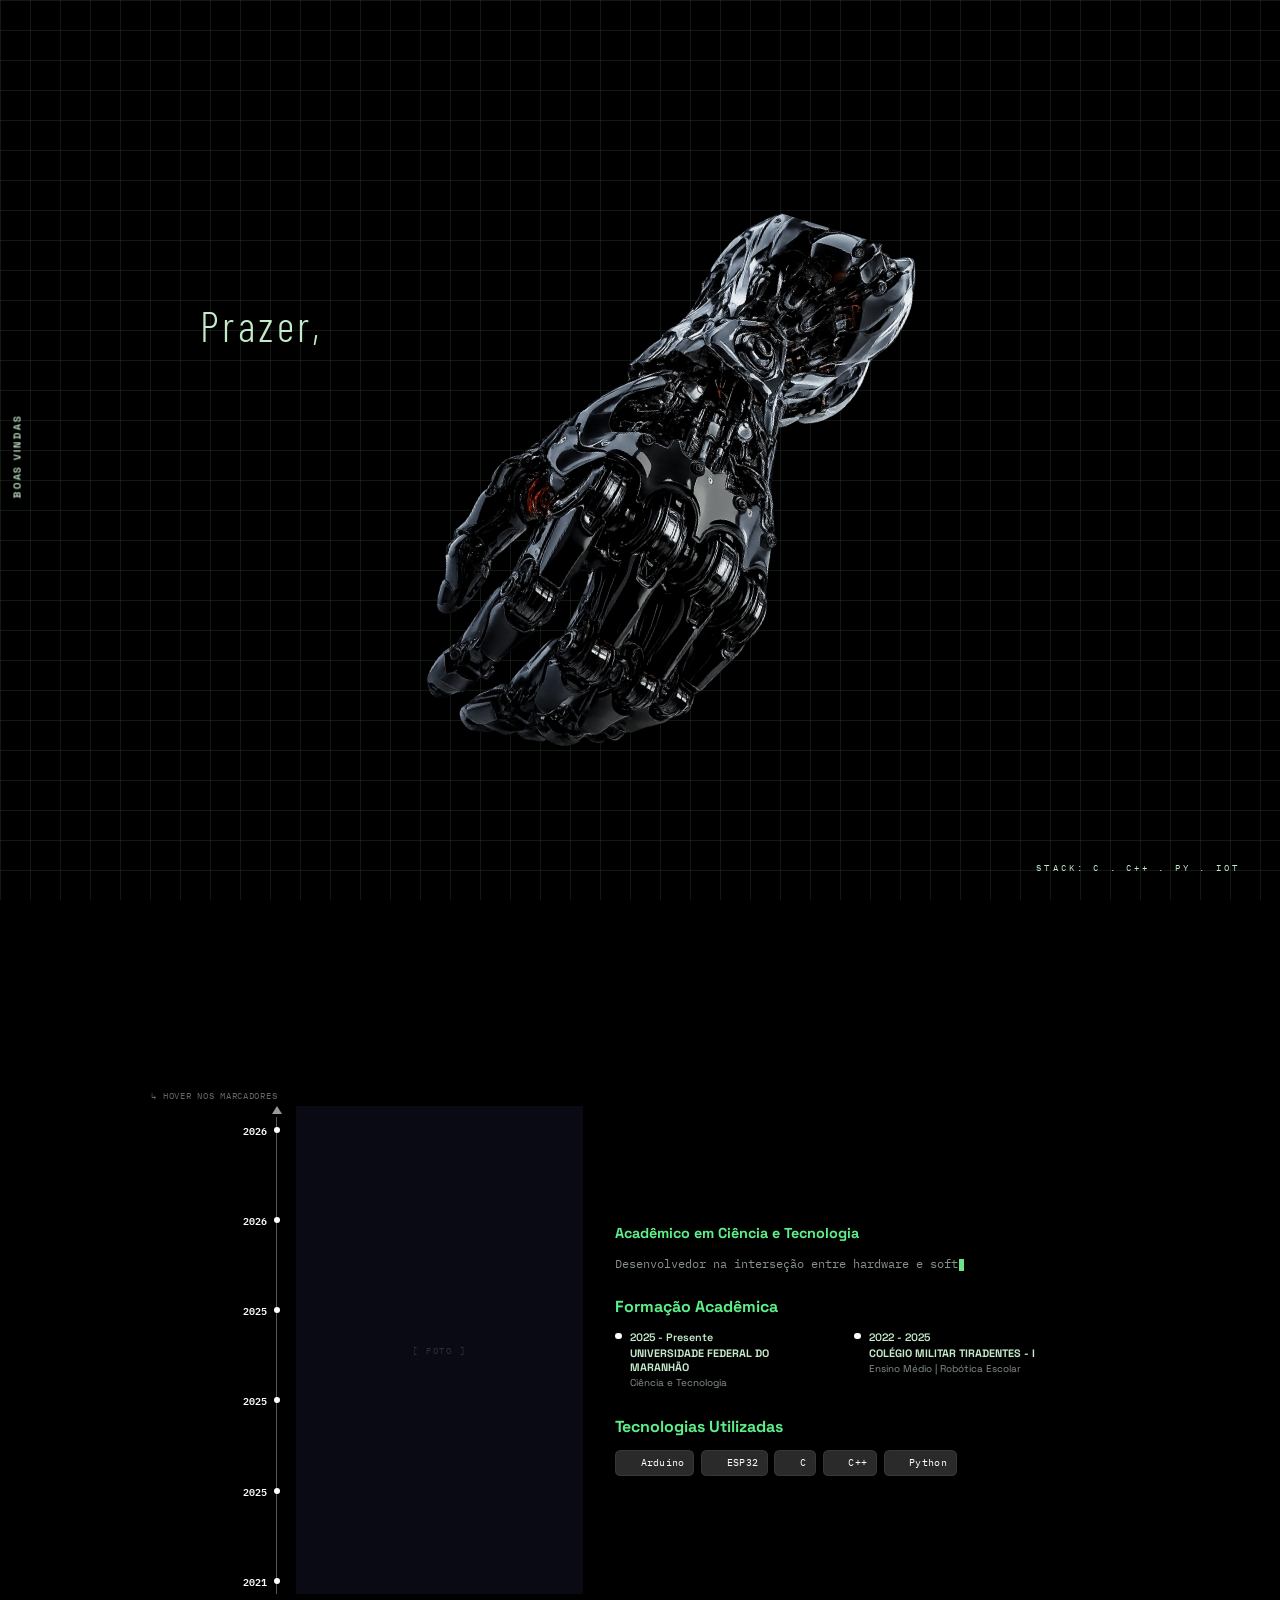
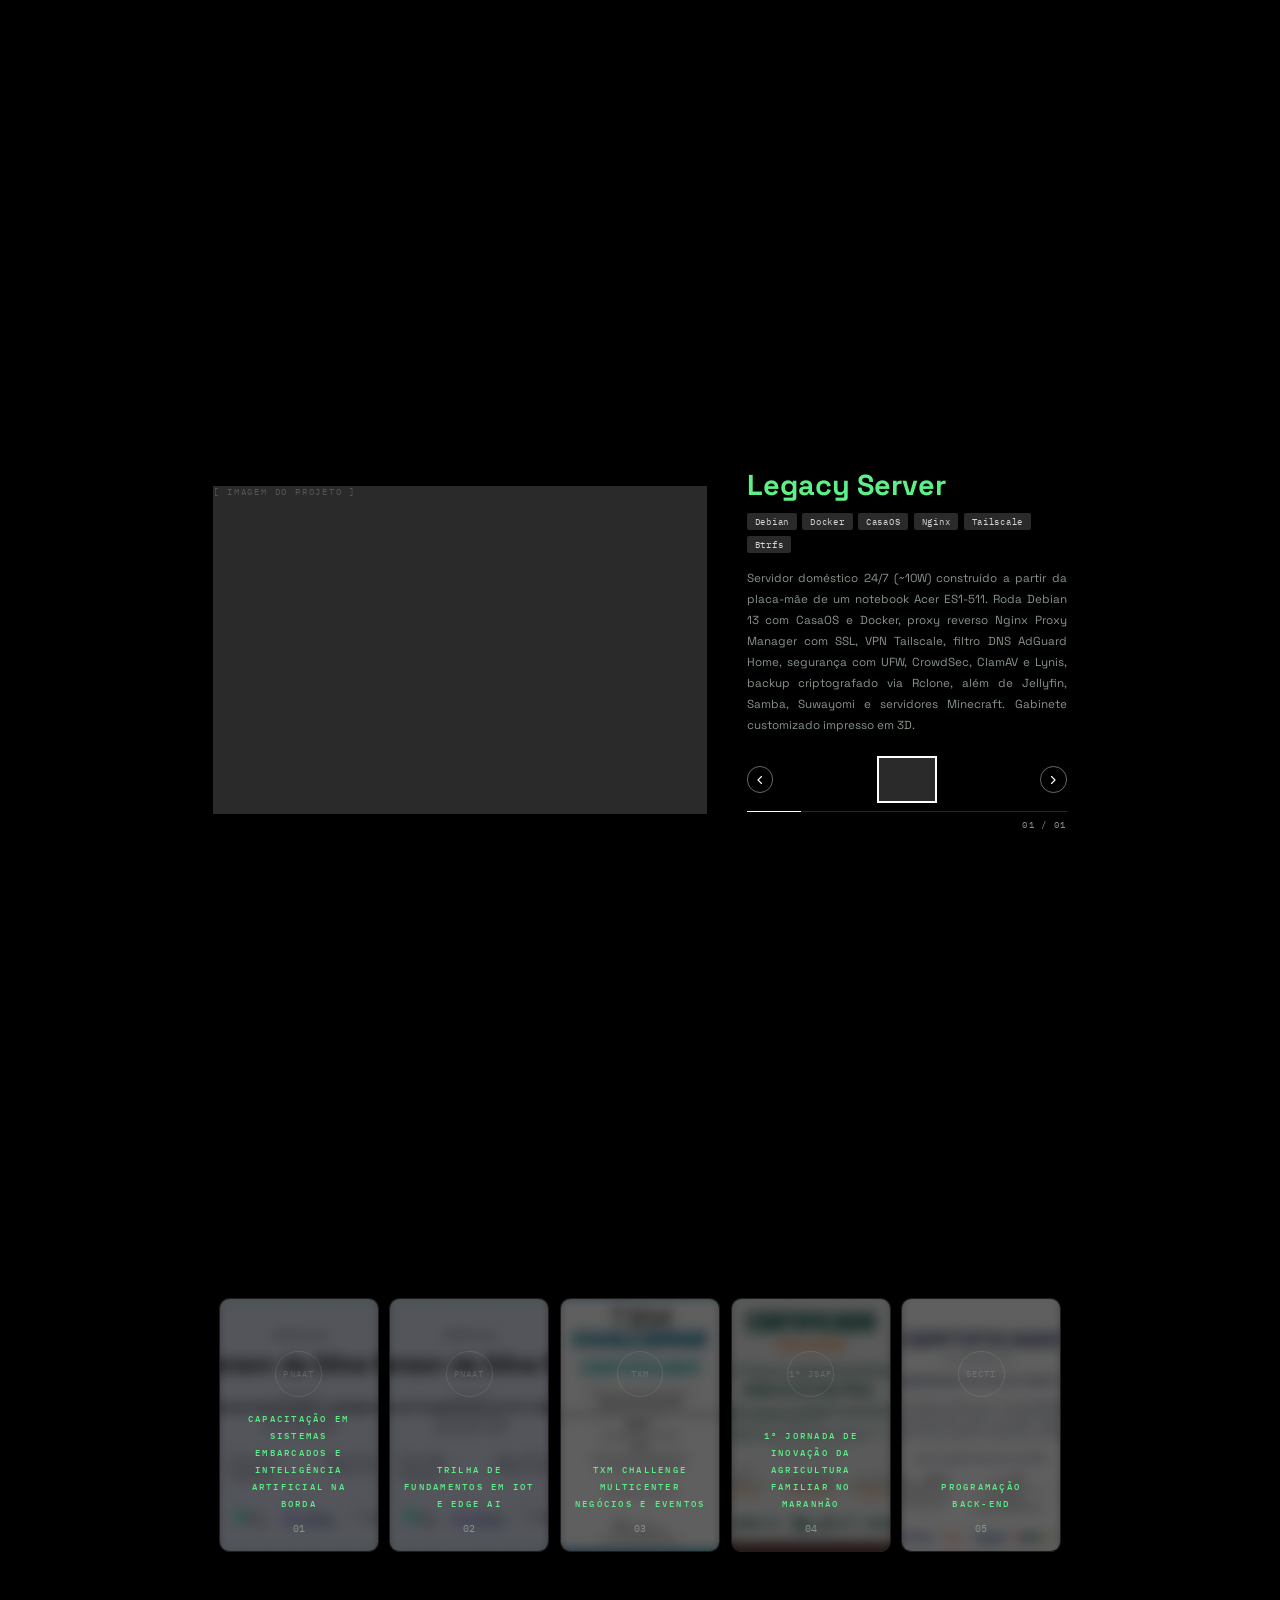
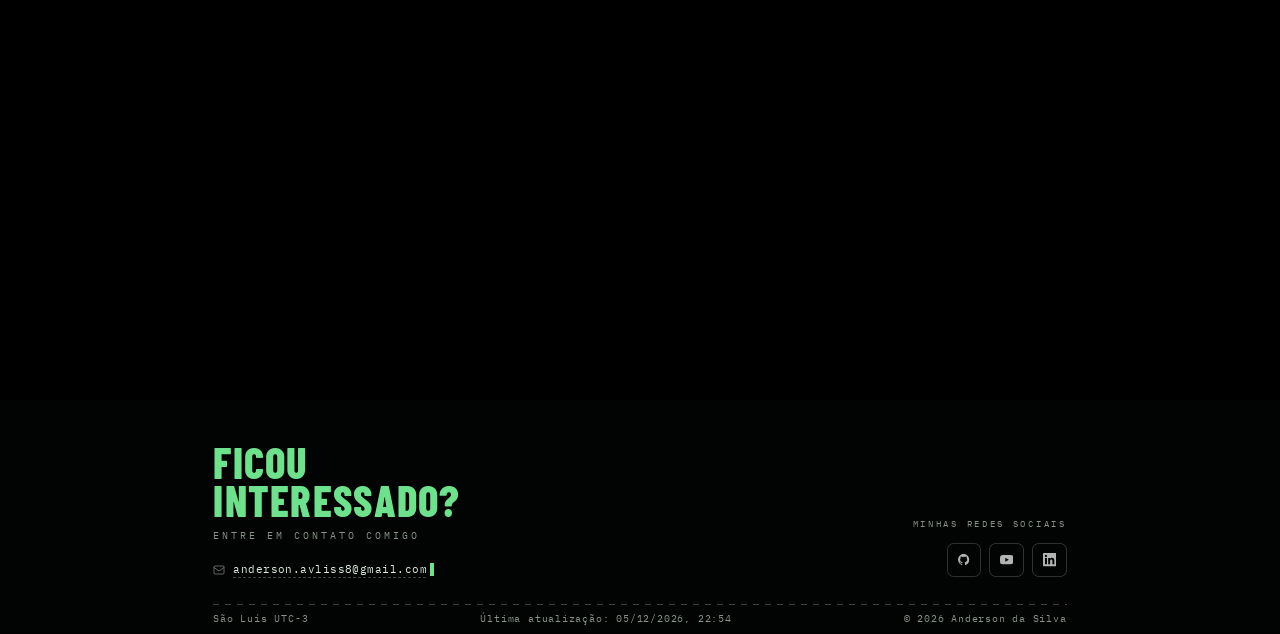
==== index.html @ a04d7fc9 "Add files via upload" ====
<!DOCTYPE html>
<html lang="pt-BR">
 
<head>
<meta charset="UTF-8">
<meta name="viewport" content="width=device-width, initial-scale=1, viewport-fit=cover">
<title>Ansi Labs</title>
<meta name="description" content="Portfólio de Anderson da Silva — Engenheiro de Computação e desenvolvedor IoT/Edge AI. Projetos, certificados e contato.">
<meta name="theme-color" content="#000000">
<meta property="og:type" content="website">
<meta property="og:title" content="Ansi Labs — Anderson da Silva">
<meta property="og:description" content="Engenheiro de Computação e desenvolvedor IoT/Edge AI. Projetos, certificados e contato.">
<meta property="og:locale" content="pt_BR">
<link rel="icon" href="data:image/svg+xml,%3Csvg xmlns='http://www.w3.org/2000/svg' viewBox='0 0 32 32'%3E%3Crect width='32' height='32' rx='6' fill='%23000'/%3E%3Cpath d='M8 9l8 7-8 7' fill='none' stroke='%236ee787' stroke-width='3' stroke-linecap='round' stroke-linejoin='round'/%3E%3Crect x='18' y='21' width='8' height='3' fill='%236ee787'/%3E%3C/svg%3E">
<link rel="preconnect" href="https://fonts.googleapis.com">
<link rel="preconnect" href="https://fonts.gstatic.com" crossorigin>
<link href="https://fonts.googleapis.com/css2?family=Space+Grotesk:wght@300;400;500;600;700&family=IBM+Plex+Mono:wght@300;400;500;600;700&family=Barlow+Condensed:wght@300;700;800&display=swap" rel="stylesheet">

<link rel="stylesheet" href="./css/global.css">
<link rel="stylesheet" href="./css/s0-boot.css">
<link rel="stylesheet" href="./css/s1-hero.css">
<link rel="stylesheet" href="./css/s2-about.css">
<link rel="stylesheet" href="./css/s4-projects.css">
<link rel="stylesheet" href="./css/s5-certificates.css">
<link rel="stylesheet" href="./css/s6-footer.css">
<link rel="stylesheet" href="./css/mobile.css">

<!-- Sem JavaScript: não deixa o site preso no loading nem com conteúdo invisível -->
<noscript><style>
  #loading-screen { display: none; }
  .site-header { opacity: 1; }
  [data-reveal], .timeline-v__point { opacity: 1; transform: none; }
</style></noscript>

<!-- Se a página foi recarregada pela logo, esconde o loading antes do 1º paint -->
<script>try{if(sessionStorage.getItem('skip-loading')==='1')document.documentElement.classList.add('skip-loading')}catch(e){}</script>
<script src="./js/loading.js" defer></script>
<script src="./js/section-certificates.js" defer></script>
<script src="./js/section-indicator.js" defer></script>
<script src="./js/timeline-affordance.js" defer></script>
<script src="./js/scroll-reveal.js" defer></script>
<script src="./js/bio-stream.js" defer></script>
<script src="./js/site-footer.js" defer></script>
<script src="./js/hero-typing.js" defer></script>
<script src="./js/stack-bars.js" defer></script>
<script src="./js/projects.js" defer></script>
<script src="./js/tab-title.js" defer></script>
<script src="./js/logo-reload.js" defer></script>
<script src="./js/mobile-menu.js" defer></script>
</head>

<body>

<!-- HEADER — fixo, visível em todos os tópicos -->
<header class="site-header">
  <a href="#hero" class="site-header__logo" aria-label="Voltar ao início">
    <svg class="site-header__logo-svg" viewBox="0 0 120 120" role="img" aria-label="Ansi Labs">
      <text x="60" y="64" class="site-header__logo-ansi" text-anchor="middle">ANSI</text>

      <g class="site-header__logo-bars">
        <rect x="13" y="76" width="10" height="7"/>
        <rect x="25" y="76" width="10" height="7"/>
        <rect x="37" y="76" width="10" height="7"/>
        <rect x="49" y="76" width="10" height="7"/>
        <rect x="61" y="76" width="10" height="7"/>
        <rect x="73" y="76" width="10" height="7"/>
        <rect x="85" y="76" width="10" height="7"/>
        <rect x="97" y="76" width="10" height="7"/>
      </g>

      <text x="60" y="108" class="site-header__logo-labs" text-anchor="middle">LABS</text>
    </svg>
  </a>

  <!-- SÓ MOBILE (oculto no desktop via CSS): redes + botão do menu -->
  <div class="site-header__actions">
    <a class="site-header__icon" href="https://github.com/Sllvalitz" target="_blank" rel="noopener" aria-label="GitHub"><svg viewBox="0 0 24 24" xmlns="http://www.w3.org/2000/svg"> <path d="M12 2C6.477 2 2 6.484 2 12.017c0 4.425 2.865 8.18 6.839 9.504.5.092.682-.217.682-.483 0-.237-.008-.868-.013-1.703-2.782.605-3.369-1.343 -3.369-1.343-.454-1.158-1.11-1.466-1.11-1.466 -.908-.62.069-.608.069-.608 1.003.07 1.531 1.032 1.531 1.032.892 1.53 2.341 1.088 2.91.832.092 -.647.35-1.088.636-1.338-2.22-.253-4.555-1.113 -4.555-4.951 0-1.093.39-1.988 1.029-2.688 -.103-.253-.446-1.272.098-2.65 0 0 .84-.27 2.75 1.026A9.564 9.564 0 0112 6.844c.85.004 1.705.115 2.504.337 1.909-1.296 2.747-1.027 2.747-1.027.546 1.379.202 2.398.1 2.651.64.7 1.028 1.595 1.028 2.688 0 3.848-2.339 4.695 -4.566 4.943.359.309.678.92.678 1.855 0 1.338-.012 2.419-.012 2.747 0 .268.18.58.688.482 A10.019 10.019 0 0022 12.017C22 6.484 17.522 2 12 2z"/> </svg></a>
    <a class="site-header__icon" href="https://linkedin.com/in/" target="_blank" rel="noopener" aria-label="LinkedIn"><svg viewBox="0 0 24 24" xmlns="http://www.w3.org/2000/svg"> <path d="M20.447 20.452h-3.554v-5.569c0-1.328-.027 -3.037-1.852-3.037-1.853 0-2.136 1.445-2.136 2.939v5.667H9.351V9h3.414v1.561h.046c.477-.9 1.637-1.85 3.37-1.85 3.601 0 4.267 2.37 4.267 5.455v6.286zM5.337 7.433a2.062 2.062 0 01-2.063 -2.065 2.064 2.064 0 112.063 2.065zm1.782 13.019H3.555V9h3.564v11.452zM22.225 0H1.771C.792 0 0 .774 0 1.729v20.542C0 23.227.792 24 1.771 24h20.451C23.2 24 24 23.227 24 22.271V1.729C24 .774 23.2 0 22.222 0h.003z"/> </svg></a>
    <a class="site-header__icon" href="https://www.youtube.com/@AnsiLabs" target="_blank" rel="noopener" aria-label="YouTube"><svg viewBox="0 0 24 24" xmlns="http://www.w3.org/2000/svg"> <path d="M23.498 6.186a3.016 3.016 0 00-2.122-2.136C19.505 3.545 12 3.545 12 3.545s-7.505 0-9.377.505A3.017 3.017 0 00.502 6.186C0 8.07 0 12 0 12s0 3.93.502 5.814a3.016 3.016 0 002.122 2.136c1.871.505 9.376.505 9.376.505s7.505 0 9.377-.505a3.015 3.015 0 002.122-2.136C24 15.93 24 12 24 12s0-3.93-.502-5.814zM9.545 15.568V8.432L15.818 12l-6.273 3.568z"/> </svg></a>
    <button class="site-header__menu-btn" id="menu-btn" type="button" aria-label="Abrir menu" aria-expanded="false" aria-controls="site-nav"><span></span><span></span><span></span></button>
  </div>

  <nav class="navbar" id="site-nav" aria-label="Navegação principal">
    <ul class="navbar__links">
      <li><a href="#about"><span class="navbar__chev" aria-hidden="true">&#8250;</span>Sobre Mim</a></li>
      <li><a href="#projects"><span class="navbar__chev" aria-hidden="true">&#8250;</span>Projetos</a></li>
      <li><a href="#certs"><span class="navbar__chev" aria-hidden="true">&#8250;</span>Certificados</a></li>
      <li><a href="#footer"><span class="navbar__chev" aria-hidden="true">&#8250;</span>Contato</a></li>
    </ul>
  </nav>
</header>

<!-- INDICADOR DE SEÇÃO ATIVA — único elemento fixo, texto trocado via JS
     conforme o scroll (substitui os antigos labels estáticos por seção) -->
<div class="section-indicator" id="section-indicator" aria-hidden="true">
  <span class="section-indicator__text">Boas Vindas</span>
</div>

<!-- SECTION 0: KERNEL BOOTSTRAP -->
  <div id="loading-screen" role="status" aria-label="Carregando portfólio">

    <!-- Coordenadas nos cantos -->
    <div class="coord coord-tl" aria-hidden="true">
      LAT: 2.5564° N<br>
      LON: 44.3039° W
    </div>
    <div class="coord coord-tr" aria-hidden="true">
      ALT: 032 M<br>
      UTC: -03:00
    </div>
    <div class="coord coord-bl" aria-hidden="true">
      GRID: 23M PF<br>
      ZONE: SA-02
    </div>
    <div class="coord coord-br" aria-hidden="true">
      FREQ: 2.4 GHz<br>
      NODE: ACTIVE
    </div>

    <!-- Campo de glyphs/terminal — populado via JS -->
    <div class="terminal-field" aria-hidden="true"></div>

    <!-- Centro: nome + portfólio -->
    <div class="loading-center">
      <p class="loading-name">Anderson da Silva</p>
      <div class="loading-divider"></div>
      <p class="loading-portfolio">Portfólio</p>
    </div>

  </div>

<!-- SECTION 1: HERO -->
<section id="hero">
  <h1 class="sr-only">Anderson da Silva</h1>

  <div class="hero__name-block">
    <span class="hero__prazer">Prazer,</span>
    <span class="hero__anderson" aria-hidden="true">ANDERSON</span>
    <span class="hero__da-silva" aria-hidden="true">DA SILVA</span>
    <span class="hero__subtitle">Engenheiro de Computação &amp; Dev IoT/Edge AI</span>
  </div>

  <!-- Robotic hand placeholder — replace src with your 3D render -->
  <div id="hero-image">
    <img src="./assets/imagens/hand.png" alt="Robotic Hand" decoding="async" fetchpriority="high">
  </div>

  <div class="hero__stack">
    <div class="stack__bars" id="stack-bars"></div>
    <div class="stack__label">STACK: C . C++ . PY . IOT</div>
  </div>
</section>

<!-- SECTION 2: ABOUT -->
<section id="about">

  <div class="about__container container">
    <div class="about__left-col" data-reveal>
      <!-- Linha do tempo vertical — data mais recente no topo -->
      <div class="timeline-v" id="timeline-v">
        <div class="timeline-v__arrow"></div>
        <div class="timeline-v__line"></div>
        <span class="timeline-v__hint" id="timeline-hint">↳ HOVER NOS MARCADORES</span>

        <div class="timeline-v__point" tabindex="0">
          <span class="timeline-v__year">2026</span>
          <span class="timeline-v__dot"></span>
          <div class="timeline-v__card">Participação no Programa Nacional de Aprendizado Acelerado (Sistemas Embarcados e Edge AI).</div>
        </div>

        <div class="timeline-v__point" tabindex="0">
          <span class="timeline-v__year">2026</span>
          <span class="timeline-v__dot"></span>
          <div class="timeline-v__card">Idealizador e Líder no Projeto Ager (Agência Marandu).</div>
        </div>

        <div class="timeline-v__point" tabindex="0">
          <span class="timeline-v__year">2025</span>
          <span class="timeline-v__dot"></span>
          <div class="timeline-v__card">Ingresso na UFMA — Bacharelado em Ciência e Tecnologia.</div>
        </div>

        <div class="timeline-v__point" tabindex="0">
          <span class="timeline-v__year">2025</span>
          <span class="timeline-v__dot"></span>
          <div class="timeline-v__card">3° Lugar no Hackathon SESI e idealização da Protec — monitoramento de sinais vitais industriais.</div>
        </div>

        <div class="timeline-v__point" tabindex="0">
          <span class="timeline-v__year">2025</span>
          <span class="timeline-v__dot"></span>
          <div class="timeline-v__card">Bolsista Back-end no Trilhas Inova 2B e líder de equipes multidisciplinares.</div>
        </div>

        <div class="timeline-v__point" tabindex="0">
          <span class="timeline-v__year">2021</span>
          <span class="timeline-v__dot"></span>
          <div class="timeline-v__card">Ingresso no Espaço Maker do CMT I — início da trajetória em robótica escolar.</div>
        </div>
      </div>

      <div class="about__photo">
        <!-- Replace src with your actual photo -->
        <div class="about__photo-placeholder">[ FOTO ]</div>
        <!-- <img src="anderson.jpg" alt="Anderson da Silva"> -->
      </div>
    </div>

    <!-- Right Col -->
    <div class="about__right-col">
      <div class="about__bio-title" data-reveal>Acadêmico em Ciência e Tecnologia</div>
      <p class="about__bio-text" data-reveal data-reveal-delay="90">
        Desenvolvedor na interseção entre hardware e software, com foco em sistemas embarcados, Edge AI e IoT. Desenvolvo firmware em C/C++ e Python para microcontroladores como o ESP32, integrando sensores, comunicação e processamento de dados na borda. Também trabalho com visão computacional e infraestrutura Linux/Docker, do protótipo eletrônico ao serviço em execução. Tenho base prática em robótica e eletrônica e busco aplicar IA a sistemas robóticos autônomos, em projetos de P&D que unam sistemas de baixo nível e inteligência embarcada.
      </p>

      <div class="about__education" data-reveal data-reveal-delay="180">
        <div class="about__edu-title">Formação Acadêmica</div>
        <div class="about__edu-grid">
          <div class="about__edu-item">
            <div class="about__edu-dot"></div>
            <div>
              <div class="about__edu-year">2025 - Presente</div>
              <div class="about__edu-inst">UNIVERSIDADE FEDERAL DO MARANHÃO</div>
              <div class="about__edu-course">Ciência e Tecnologia</div>
            </div>
          </div>
          <div class="about__edu-item">
            <div class="about__edu-dot"></div>
            <div>
              <div class="about__edu-year">2022 - 2025</div>
              <div class="about__edu-inst">COLÉGIO MILITAR TIRADENTES - I</div>
              <div class="about__edu-course">Ensino Médio | Robótica Escolar</div>
            </div>
          </div>
        </div>
      </div>

      <!-- Stack -->
      <div class="about__stack" data-reveal data-reveal-delay="270">
        <div class="about__edu-title">Tecnologias Utilizadas</div>
        <div class="about__chips">
          <div class="about__chip"><img class="about__chip-icon" src="https://cdn.simpleicons.org/arduino/ffffff" alt="" width="16" height="16" loading="lazy" decoding="async"><span class="about__chip-label">Arduino</span></div>
          <div class="about__chip"><img class="about__chip-icon" src="https://cdn.simpleicons.org/espressif/ffffff" alt="" width="16" height="16" loading="lazy" decoding="async"><span class="about__chip-label">ESP32</span></div>
          <div class="about__chip"><img class="about__chip-icon" src="https://cdn.simpleicons.org/c/ffffff" alt="" width="16" height="16" loading="lazy" decoding="async"><span class="about__chip-label">C</span></div>
          <div class="about__chip"><img class="about__chip-icon" src="https://cdn.simpleicons.org/cplusplus/ffffff" alt="" width="16" height="16" loading="lazy" decoding="async"><span class="about__chip-label">C++</span></div>
          <div class="about__chip"><img class="about__chip-icon" src="https://cdn.simpleicons.org/python/ffffff" alt="" width="16" height="16" loading="lazy" decoding="async"><span class="about__chip-label">Python</span></div>
        </div>
      </div>
    </div>
  </div>
</section>

<!-- SECTION 4: PROJECTS -->
<section id="projects">

  <div class="projects__main container" data-reveal>
    <!-- Featured Image -->
    <div>
      <div id="featured-project-image">
        <div class="featured-project-image__content" id="featured-project-image-content">
          <div class="img-placeholder">[ IMAGEM DO PROJETO ]</div>
        </div>
        <div class="featured-project-image__overlay" aria-hidden="true">
          <span class="featured-project-image__overlay-text">EXPLORAR PROJETO</span>
        </div>
      </div>
    </div>

    <!-- Content -->
    <div class="project__content">
      <h2 class="project__title" id="proj-title">Título do Projeto</h2>
      <div class="project__tags" id="proj-tags">
        <span class="project__tag">C++</span>
        <span class="project__tag">IoT</span>
        <span class="project__tag">RTOS</span>
      </div>
      <p class="project__desc" id="proj-desc">
        Descrição resumida do projeto. Substitua este texto com a descrição real do projeto ao preencher o array de dados abaixo.
      </p>

      <!-- Carousel -->
      <div class="project__carousel">
        <button class="carousel__nav" id="prev-btn" aria-label="Projeto anterior"><svg viewBox="0 0 24 24" fill="none" stroke="currentColor" stroke-width="2.25" stroke-linecap="round" stroke-linejoin="round" aria-hidden="true"><path d="M15 5l-7 7 7 7"/></svg></button>
        <div class="carousel__thumbs" id="carousel-thumbs"></div>
        <button class="carousel__nav" id="next-btn" aria-label="Próximo projeto"><svg viewBox="0 0 24 24" fill="none" stroke="currentColor" stroke-width="2.25" stroke-linecap="round" stroke-linejoin="round" aria-hidden="true"><path d="M9 5l7 7-7 7"/></svg></button>
      </div>
      <div class="carousel__progress">
        <div class="carousel__progress-fill" id="progress-fill"></div>
      </div>
      <div class="carousel__counter" id="carousel-counter">01 / 03</div>
    </div>
  </div>
</section>

<!-- ====================================================================
     MODAL DE EXPANSÃO DE PROJETO — camada sobre a página (não é rota).
     Etapa 2: conteúdo das duas guias (Visão Geral com carrossel de
     imagens próprio do projeto, e Guia do Projeto em Markdown + PDF).
     ==================================================================== -->
<div class="project-modal" id="project-modal" hidden>
  <div class="project-modal__backdrop" id="project-modal-backdrop"></div>

  <div class="project-modal__box" role="dialog" aria-modal="true" aria-label="Detalhes do projeto">
    <header class="project-modal__header">
      <button class="project-modal__nav-arrow" id="project-modal-prev" aria-label="Projeto anterior" title="Projeto anterior"><svg viewBox="0 0 24 24" fill="none" stroke="currentColor" stroke-width="2.25" stroke-linecap="round" stroke-linejoin="round" aria-hidden="true"><path d="M15 5l-7 7 7 7"/></svg></button>

      <div class="project-modal__tabs" role="tablist">
        <button class="project-modal__tab is-active" id="tab-overview" type="button"
                role="tab" aria-selected="true" aria-controls="panel-overview">Visão Geral</button>
        <button class="project-modal__tab" id="tab-guide" type="button"
                role="tab" aria-selected="false" aria-controls="panel-guide">Guia do Projeto</button>
      </div>

      <button class="project-modal__nav-arrow" id="project-modal-next" aria-label="Próximo projeto" title="Próximo projeto"><svg viewBox="0 0 24 24" fill="none" stroke="currentColor" stroke-width="2.25" stroke-linecap="round" stroke-linejoin="round" aria-hidden="true"><path d="M9 5l7 7-7 7"/></svg></button>

      <span class="project-modal__counter" id="project-modal-counter" aria-live="polite">01 / 03</span>

      <button class="project-modal__close" id="project-modal-close" aria-label="Fechar detalhes do projeto">&#10005;</button>
    </header>

    <div class="project-modal__body">

      <!-- GUIA 1: VISÃO GERAL -->
      <div class="project-modal__panel" id="panel-overview" role="tabpanel" aria-labelledby="tab-overview">
        <div class="project-overview">

          <div class="project-overview__top">
            <!-- Carrossel de imagens específico do projeto -->
            <div class="project-overview__gallery">
              <div class="project-overview__image-wrap">
                <img class="project-overview__image" id="overview-image" alt="" hidden>
                <div class="project-overview__image-placeholder" id="overview-image-placeholder">[ SEM IMAGENS CADASTRADAS ]</div>

                <button class="project-overview__nav project-overview__nav--prev" id="overview-img-prev"
                        type="button" aria-label="Imagem anterior" hidden>&#8249;</button>
                <button class="project-overview__nav project-overview__nav--next" id="overview-img-next"
                        type="button" aria-label="Próxima imagem" hidden>&#8250;</button>
              </div>
              <div class="project-overview__counter" id="overview-img-counter" aria-live="polite">00 / 00</div>
            </div>

            <!-- Informações completas do projeto -->
            <div class="project-overview__info">
              <div class="project-overview__difficulty">
                <span class="project-overview__difficulty-label">Dificuldade</span>
                <div class="project-overview__stars" id="overview-stars"></div>
              </div>

              <h3 class="project-overview__title" id="overview-title">Título do Projeto</h3>
              <div class="project-overview__tags" id="overview-tags"></div>
              <div class="project-overview__links" id="overview-links"></div>
            </div>
          </div>

          <!-- Descrição — abaixo da composição galeria + informações -->
          <div class="project-overview__desc-wrap">
            <h4 class="project-overview__desc-title">Descrição do Projeto</h4>
            <p class="project-overview__desc" id="overview-desc"></p>
          </div>

        </div>
      </div>      

      <!-- GUIA 2: GUIA DO PROJETO -->
      <div class="project-modal__panel" id="panel-guide" hidden role="tabpanel" aria-labelledby="tab-guide">
        <div class="project-guide">
          <div class="project-guide__markdown" id="guide-markdown-content">
            <p class="project-guide__empty">Guia técnica ainda não disponível para este projeto.</p>
          </div>

          <div class="project-guide__pdf-wrap">
            <a class="project-guide__pdf-btn" id="guide-pdf-btn" href="#" target="_blank" rel="noopener" hidden>
              <svg width="13" height="13" viewBox="0 0 24 24" fill="none" stroke="currentColor" stroke-width="2" stroke-linecap="round" stroke-linejoin="round">
                <path d="M21 15v4a2 2 0 01-2 2H5a2 2 0 01-2-2v-4M7 10l5 5 5-5M12 15V3"/>
              </svg>
              VER GUIA EM PDF
            </a>
          </div>
        </div>
      </div>

    </div>
  </div>
</div>


<!-- SECTION 5: CERTIFICADOS -->
<section id="certs">

  <div class="certs__container container">
    <!-- Cards row — gerado via JS a partir do array CERTS -->
    <div class="certs__row" id="certs-row"></div>

    <!-- Painel de detalhes — inline, abaixo da galeria (não é modal) -->
    <div class="cert-panel" id="cert-panel" hidden>
      <div class="cert-panel__preview">
        <img class="cert-panel__preview-img" id="panel-preview-img" alt="" hidden>
        <div class="cert-panel__preview-placeholder" id="panel-preview-placeholder">[ CERTIFICADO ]</div>
      </div>
      <div class="cert-panel__info">
        <p class="cert-panel__counter" id="panel-counter">01 / 05</p>
        <h3 class="cert-panel__title" id="panel-title">TÍTULO</h3>

        <div class="cert-panel__field">
          <p class="cert-panel__label">Instituição</p>
          <p class="cert-panel__value" id="panel-inst">—</p>
        </div>
        <div class="cert-panel__field" id="panel-carga-wrap">
          <p class="cert-panel__label">Carga Horária</p>
          <p class="cert-panel__value" id="panel-carga">—</p>
        </div>
        <div class="cert-panel__field">
          <p class="cert-panel__label">Conclusão</p>
          <p class="cert-panel__value" id="panel-conclusao">—</p>
        </div>

        <button class="cert-panel__cta" id="panel-cta" type="button">
          <svg width="14" height="14" viewBox="0 0 24 24" fill="none" stroke="currentColor" stroke-width="1.5" stroke-linecap="round" stroke-linejoin="round">
            <path d="M8 3H3v5M16 3h5v5M21 16v5h-5M8 21H3v-5"/>
          </svg>
          VER EM TELA CHEIA
        </button>
      </div>
    </div>
  </div>

</section>

<!-- ==================== FOOTER (contato + redes + metadados) ==================== -->
<footer id="footer" class="site-footer">
  <div class="site-footer__inner container">

    <div class="site-footer__main">

      <!-- Esquerda: CTA + e-mail -->
      <div class="site-footer__cta" data-reveal>
        <h2 class="site-footer__title">FICOU<br>INTERESSADO?</h2>
        <p class="site-footer__subtitle">ENTRE EM CONTATO COMIGO</p>
        <div class="site-footer__email-row">
          <!-- Envelope icon (inline SVG, no external dependency) -->
          <svg class="site-footer__email-icon" viewBox="0 0 24 24" fill="none"
               xmlns="http://www.w3.org/2000/svg" aria-hidden="true">
            <rect x="2" y="4" width="20" height="16" rx="2"
                  stroke="white" stroke-width="1.5"/>
            <path d="M2 7l10 7 10-7"
                  stroke="white" stroke-width="1.5" stroke-linecap="round"/>
          </svg>
          <span class="site-footer__email-line">
            <a href="mailto:anderson.avliss8@gmail.com" class="site-footer__email">anderson.avliss8@gmail.com</a>
            <span class="site-footer__caret" aria-hidden="true"></span>
          </span>
        </div>
      </div>

      <!-- Direita: redes sociais -->
      <div class="site-footer__social" data-reveal data-reveal-delay="90">
        <p class="site-footer__social-title">Minhas Redes Sociais</p>
        <div class="site-footer__social-links">

      <!-- GitHub -->
      <a href="https://github.com/Sllvalitz" target="_blank" rel="noopener"
         class="site-footer__social-btn" title="GitHub" aria-label="GitHub">
        <svg viewBox="0 0 24 24" xmlns="http://www.w3.org/2000/svg">
          <path d="M12 2C6.477 2 2 6.484 2 12.017c0 4.425
            2.865 8.18 6.839 9.504.5.092.682-.217.682-.483
            0-.237-.008-.868-.013-1.703-2.782.605-3.369-1.343
            -3.369-1.343-.454-1.158-1.11-1.466-1.11-1.466
            -.908-.62.069-.608.069-.608 1.003.07 1.531 1.032
            1.531 1.032.892 1.53 2.341 1.088 2.91.832.092
            -.647.35-1.088.636-1.338-2.22-.253-4.555-1.113
            -4.555-4.951 0-1.093.39-1.988 1.029-2.688
            -.103-.253-.446-1.272.098-2.65 0 0 .84-.27
            2.75 1.026A9.564 9.564 0 0112 6.844c.85.004
            1.705.115 2.504.337 1.909-1.296 2.747-1.027
            2.747-1.027.546 1.379.202 2.398.1 2.651.64.7
            1.028 1.595 1.028 2.688 0 3.848-2.339 4.695
            -4.566 4.943.359.309.678.92.678 1.855 0
            1.338-.012 2.419-.012 2.747 0 .268.18.58.688.482
            A10.019 10.019 0 0022 12.017C22 6.484 17.522 2
            12 2z"/>
        </svg>
      </a>

      <!-- YouTube -->
      <a href="https://www.youtube.com/@AnsiLabs" target="_blank" rel="noopener"
         class="site-footer__social-btn" title="YouTube" aria-label="YouTube">
        <svg viewBox="0 0 24 24" xmlns="http://www.w3.org/2000/svg">
          <path d="M23.498 6.186a3.016 3.016 0 00-2.122-2.136C19.505
            3.545 12 3.545 12 3.545s-7.505 0-9.377.505A3.017 3.017 0
            00.502 6.186C0 8.07 0 12 0 12s0 3.93.502 5.814a3.016
            3.016 0 002.122 2.136c1.871.505 9.376.505 9.376.505s7.505
            0 9.377-.505a3.015 3.015 0 002.122-2.136C24 15.93 24 12
            24 12s0-3.93-.502-5.814zM9.545 15.568V8.432L15.818
            12l-6.273 3.568z"/>
        </svg>
      </a>

      <!-- LinkedIn -->
      <a href="https://linkedin.com/in/" target="_blank" rel="noopener"
         class="site-footer__social-btn" title="LinkedIn" aria-label="LinkedIn">
        <svg viewBox="0 0 24 24" xmlns="http://www.w3.org/2000/svg">
          <path d="M20.447 20.452h-3.554v-5.569c0-1.328-.027
            -3.037-1.852-3.037-1.853 0-2.136 1.445-2.136
            2.939v5.667H9.351V9h3.414v1.561h.046c.477-.9
            1.637-1.85 3.37-1.85 3.601 0 4.267 2.37 4.267
            5.455v6.286zM5.337 7.433a2.062 2.062 0 01-2.063
            -2.065 2.064 2.064 0 112.063 2.065zm1.782
            13.019H3.555V9h3.564v11.452zM22.225 0H1.771C.792
            0 0 .774 0 1.729v20.542C0 23.227.792 24 1.771
            24h20.451C23.2 24 24 23.227 24 22.271V1.729C24
            .774 23.2 0 22.222 0h.003z"/>
        </svg>
      </a>


        </div>
      </div>

    </div>

    <p class="site-footer__rule" aria-hidden="true"></p>

    <div class="site-footer__meta">
      <span class="site-footer__meta-item">São Luís UTC-3</span>
      <span class="site-footer__meta-item" id="footer-updated-item" hidden>Última atualização: <time id="footer-updated"></time></span>
      <span class="site-footer__meta-item">&copy; 2026 Anderson da Silva</span>
    </div>

  </div>
</footer>

<!-- ==================== JAVASCRIPT ==================== -->


<!-- Sentinela de fim de página — usado por section-indicator.js para
     detectar quando o scroll chegou ao fundo real do documento -->
<div id="bottom-sentinel" aria-hidden="true"></div>

</body>
</html>
---- css/global.css ----
:root {
  /* ═════════════ PALETA — fonte única de cores do site ═════════════
     Nenhum outro arquivo CSS deve ter cor literal: tudo sai daqui.
     Todas as cores são declaradas em oklch(). */

  /* ---- Base ---- */
  --black:      oklch(0 0 0);
  --white:      oklch(1 0 0);
  --gray-mid:   oklch(0.285 0 0);

  /* ---- Superfícies escuras (painéis, cards, modais) ---- */
  --surface-0:     oklch(0.1448 0 0);
  --surface-photo: oklch(0.1505 0.0214 283.53);
  --surface-1:     oklch(0.1591 0 0);
  --surface-2:     oklch(0.1776 0 0);
  --surface-hover: oklch(0.3211 0 0);

  /* ---- Verde de acento (matiz 150) ---- */
  --accent-green:       oklch(0.82 0.16 150);  /* caret, textos em destaque */
  --text-heading:       oklch(0.85 0.19 150);  /* títulos de destaque */
  --text-soft:          oklch(0.90 0.06 150);  /* texto secundário claro */
  --text-muted:         oklch(0.65 0.02 150);  /* texto de apoio/corpo */
  --nav-link:           var(--text-soft);      /* navbar — repouso */
  --nav-link-hover:     var(--text-heading);   /* navbar — hover/ativo */
  --grid-line:          oklch(0.62 0.06 150 / 0.16);  /* grid CRT do Hero */

  /* ---- Footer ---- */
  --footer-bg:     oklch(0.1 0.014 160);
  --footer-email:  oklch(0.93 0.02 150);
  --footer-muted:  var(--text-muted);
  --footer-rule:   oklch(0.65 0.02 150 / 0.45);

  /* ---- Branco com transparência (texto, bordas, fundos de vidro) ---- */
  --white-a00: oklch(1 0 0 / 0);
  --white-a018: oklch(1 0 0 / 0.018);
  --white-a03: oklch(1 0 0 / 0.03);
  --white-a04: oklch(1 0 0 / 0.04);
  --white-a05: oklch(1 0 0 / 0.05);
  --white-a06: oklch(1 0 0 / 0.06);
  --white-a07: oklch(1 0 0 / 0.07);
  --white-a08: oklch(1 0 0 / 0.08);
  --white-a10: oklch(1 0 0 / 0.10);
  --white-a12: oklch(1 0 0 / 0.12);
  --white-a14: oklch(1 0 0 / 0.14);
  --white-a15: oklch(1 0 0 / 0.15);
  --white-a16: oklch(1 0 0 / 0.16);
  --white-a18: oklch(1 0 0 / 0.18);
  --white-a20: oklch(1 0 0 / 0.20);
  --white-a22: oklch(1 0 0 / 0.22);
  --white-a25: oklch(1 0 0 / 0.25);
  --white-a28: oklch(1 0 0 / 0.28);
  --white-a30: oklch(1 0 0 / 0.30);
  --white-a32: oklch(1 0 0 / 0.32);
  --white-a35: oklch(1 0 0 / 0.35);
  --white-a40: oklch(1 0 0 / 0.40);
  --white-a45: oklch(1 0 0 / 0.45);
  --white-a50: oklch(1 0 0 / 0.50);
  --white-a55: oklch(1 0 0 / 0.55);
  --white-a60: oklch(1 0 0 / 0.60);
  --white-a75: oklch(1 0 0 / 0.75);
  --white-a80: oklch(1 0 0 / 0.80);
  --white-a85: oklch(1 0 0 / 0.85);

  /* ---- Preto com transparência (overlays, sombras) ---- */
  --black-a40: oklch(0 0 0 / 0.40);
  --black-a45: oklch(0 0 0 / 0.45);
  --black-a50: oklch(0 0 0 / 0.50);
  --black-a55: oklch(0 0 0 / 0.55);
  --black-a60: oklch(0 0 0 / 0.60);
  --black-a70: oklch(0 0 0 / 0.70);
  --black-a72: oklch(0 0 0 / 0.72);

  /* ═════════════ FONTES / ALIASES / MOVIMENTO ═════════════ */
  --mono:    'IBM Plex Mono', monospace;
  --display: 'Barlow Condensed', sans-serif;
  --body:    'Space Grotesk', sans-serif;


  --ease-out-expo: cubic-bezier(0.16, 1, 0.3, 1);

  --dur-hover: 200ms;
  --dur-carousel: 320ms;
  --dur-modal: 350ms;
  --dur-section: 600ms;

  /* ═════════════ ESCALA FLUIDA (desktop-first) ═════════════
     1 u = 1px na composição de referência 1920×960 (monitor Full HD
     com a barra do navegador). A unidade segue o MENOR entre largura e
     altura da janela, então a composição inteira cabe de notebook
     pequeno (~1280×600) a ultrawide (3440×1440+), sempre com as mesmas
     proporções. O piso/teto evitam extremos.
       • dimensões, espaços e posições:  calc(N * var(--u))
       • textos: max(piso, calc(N * var(--u))) — o piso mantém a leitura
         em telas pequenas */
  --u: clamp(0.56px, min(100vw / 1920, 100vh / 960), 1.6px);
}

/* ---- ACESSIBILIDADE: visível só para leitores de tela ---- */
.sr-only {
  position: absolute;
  width: 1px;
  height: 1px;
  margin: -1px;
  overflow: hidden;
  clip-path: inset(50%);
  white-space: nowrap;
}

/* ---- RESET ---- */
*, *::before, *::after {
  box-sizing: border-box;
  margin: 0;
  padding: 0;
}

/* ---- ROOT SCROLL ENGINE ----
   'proximity' em vez de 'mandatory': as seções 1–4 (hero/about/skills/
   projects) continuam encaixando suavemente quando o scroll passa perto
   delas, mas o scroll não fica "preso" tentando voltar a um ponto de
   snap quando o usuário desce para certificados/contato (que não têm
   scroll-snap-align e, portanto, rolagem livre). */
html {
  scroll-snap-type: y proximity;
  scroll-behavior: smooth;
  overflow-y: scroll;
  height: 100%;
  background: var(--black);

  /* Esconde a scrollbar visualmente, sem desativar o scroll */
  scrollbar-width: none;     /* Firefox */
  -ms-overflow-style: none;  /* IE/Edge legado */
}

/* Chrome, Safari, Edge (Blink/WebKit) */
html::-webkit-scrollbar {
  display: none;
}

body {
  font-family: var(--body);
  background: var(--black);
  color: var(--white);
  height: 100%;
}

/* ---- SECTION BASE ---- */
section {
  scroll-snap-align: start;
  min-height: 100vh; /* cresce se o conteúdo não couber (janelas muito baixas) */
  width: 100%;
  position: relative;
  overflow: hidden;
}

/* ---- CONTAINER (compartilhado por todas as seções) ----
   Hierarquia: viewport → container centralizado → grid/flex das
   colunas → largura de leitura dos blocos de texto (definida em
   cada seção, não aqui). Não usar margin-left/padding-left avulso
   por elemento — a seção inteira nasce dentro deste container. */
.container {
  width: calc(1280 * var(--u));
  max-width: calc(100% - 48px); /* segurança em janelas muito estreitas */
  margin-inline: auto;
}

/* Sentinela de fim de página (ver section-indicator.js) — precisa de
   altura real para ser observável, mas não deve ocupar espaço visual */
#bottom-sentinel {
  height: 1px;
  width: 100%;
}

/* ---- HEADER (fixo — visível em todos os tópicos) ----
   Logo e menu são posicionados de forma independente: a logo fica
   ancorada perto do canto superior esquerdo, e o menu é centralizado
   em relação à VIEWPORT INTEIRA (left:50% do próprio .navbar, que é
   full-width), não em relação ao espaço sobrando ao lado da logo. */
.site-header {
  position: fixed;
  top: 0;
  left: 0;
  width: 100%;
  height: calc(130 * var(--u));
  z-index: 40;
  pointer-events: none;

  opacity: 0;
  transition: opacity 0.7s var(--ease-out-expo) 0.1s;
}

/* nav-ready → sai do boot screen; a partir daí o header fica sempre visível */
body.nav-ready .site-header {
  opacity: 1;
}

.site-header__logo {
  position: absolute;
  top: calc(42 * var(--u));
  left: calc(100 * var(--u));
  width: max(36px, calc(46 * var(--u)));
  height: max(36px, calc(46 * var(--u)));

  display: flex;
  align-items: center;
  justify-content: center;

  border: 1px solid var(--white-a32);
  background: var(--white-a03);

  pointer-events: auto;
  overflow: hidden;
  text-decoration: none;

  transition:
    border-color 0.2s,
    background 0.2s;
}

.site-header__logo-svg {
  width: 100%;
  height: 100%;
  display: block;
}

.site-header__logo-ansi {
  font-family: var(--display);
  font-size: 58px;
  font-weight: 800;
  fill: var(--white);
}

.site-header__logo-labs {
  font-family: var(--display);
  font-size: 24px;
  font-weight: 600;
  letter-spacing: 9px;
  fill: var(--text-muted);
}

.site-header__logo-bars rect {
  fill: var(--gray-mid);
  opacity: 0.8;
}

.site-header__logo-bars rect:nth-child(-n + 5) {
  fill: var(--accent-green);
  opacity: 1;
}

/* ANIMAÇÃO DA BARRA */

.site-header__logo-bars rect:nth-child(6) {
  animation: logo-bar-6 3.6s steps(1) infinite;
}

.site-header__logo-bars rect:nth-child(7) {
  animation: logo-bar-7 3.6s steps(1) infinite;
}

.site-header__logo-bars rect:nth-child(8) {
  animation: logo-bar-8 3.6s steps(1) infinite;
}

@keyframes logo-bar-6 {
  0%, 16% {
    fill: var(--gray-mid);
  }
  17%, 78% {
    fill: var(--accent-green);
  }
  79%, 100% {
    fill: var(--gray-mid);
  }
}

@keyframes logo-bar-7 {
  0%, 32% {
    fill: var(--gray-mid);
  }
  33%, 78% {
    fill: var(--accent-green);
  }
  79%, 100% {
    fill: var(--gray-mid);
  }
}

@keyframes logo-bar-8 {
  0%, 48% {
    fill: var(--gray-mid);
  }
  49%, 78% {
    fill: var(--accent-green);
  }
  79%, 100% {
    fill: var(--gray-mid);
  }
}

.site-header__logo:hover {
  border-color: var(--white-a60);
  background: var(--white-a06);
}

.navbar {
  position: absolute;
  top: 0;
  left: 0;
  width: 100%;
  height: 100%;
  display: flex;
  align-items: center;
  justify-content: center;
  pointer-events: none;
}

.navbar__links {
  display: flex;
  align-items: center;
  justify-content: center;
  gap: calc(57.6 * var(--u));
  list-style: none;
  pointer-events: auto;
}

.navbar__links li a {
  position: relative;
  display: inline-flex;
  align-items: baseline;
  font-family:    var(--mono);
  font-weight:    300;
  font-size: max(10.1px, calc(11.2 * var(--u)));
  letter-spacing: 0.22em;
  text-transform: uppercase;
  color: var(--nav-link);
  text-decoration: none;
  white-space: nowrap;

  transition: color 0.25s ease;
}

.navbar__links li a:hover,
.navbar__links li a:focus-visible,
.navbar__links li a.is-active {
  color: var(--nav-link-hover);
}

/* Prompt de terminal ('›') que desliza da esquerda, como uma linha de
   shell nova — aparece no hover/foco e permanece fixo no item ativo
   (estado atualizado via JS em section-indicator.js). Ref.: CodeFronts
   "CSS Blinking Cursor Underline Hover Effect", variante C. */
.navbar__chev {
  display: inline-block;
  width: 0;
  overflow: hidden;
  color: var(--nav-link-hover);
  translate: -8px 0;
  opacity: 0;
  transition: width 0.3s, translate 0.3s cubic-bezier(.3,1.3,.4,1), opacity 0.25s;
}

.navbar__links li a:hover .navbar__chev,
.navbar__links li a:focus-visible .navbar__chev,
.navbar__links li a.is-active .navbar__chev {
  width: 1.4ch;
  translate: 0 0;
  opacity: 1;
}

@media (prefers-reduced-motion: reduce) {
  .navbar__chev {
    transition: none;
  }
}

/* ---- SECTION INDICATOR ----
   Indicador único e fixo (substitui os antigos v-labels estáticos por
   seção). O texto é trocado via JS (section-indicator.js) conforme a
   seção ativa muda durante o scroll livre — sem scroll-snap. Girado
   90° (mesma lógica dos antigos v-labels: top:50% + translateX(-50%)
   + rotate, sem precisar de translateY). Some após alguns segundos
   parado (.is-idle) e volta a aparecer a cada troca de seção. */
.section-indicator {
  position: fixed;
  left: calc(26 * var(--u));
  top: 50%;
  transform: translateX(-50%) rotate(-90deg);
  transform-origin: center center;
  z-index: 35;
  pointer-events: none;

  opacity: 0;
  transition: opacity 0.5s var(--ease-out-expo);
}

.section-indicator.is-visible {
  opacity: 1;
}

.section-indicator.is-idle {
  opacity: 0;
}

.section-indicator__text {
  display: block;
  font-family: var(--body);
  font-size: max(9.9px, calc(11 * var(--u)));
  font-weight: 600;
  letter-spacing: 0.18em;
  text-transform: uppercase;
  color: var(--text-soft);
  white-space: nowrap;

  opacity: 1;
  transform: translateY(0);
  transition: opacity 0.28s ease, transform 0.28s ease;
}

.section-indicator.is-changing .section-indicator__text {
  opacity: 0;
  transform: translateY(6px);
}

/* ---- SCROLL REVEAL — entrada das seções + stagger ---- */
[data-reveal] {
  opacity: 0;
  transform: translateY(20px);
  transition: opacity var(--dur-section) var(--ease-out-expo),
              transform var(--dur-section) var(--ease-out-expo);
}

[data-reveal].reveal-in {
  opacity: 1;
  transform: translateY(0);
}

/* ---- REDUÇÃO DE MOVIMENTO ---- */
@media (prefers-reduced-motion: reduce) {
  [data-reveal] {
    transition: none !important;
    opacity: 1 !important;
    transform: none !important;
  }

  *, *::before, *::after {
    animation-duration: 0.001ms !important;
    animation-iteration-count: 1 !important;
    transition-duration: 0.001ms !important;
    scroll-behavior: auto !important;
  }
}

.site-header__logo:hover {
  border-color: var(--white-a60);
  background: var(--white-a06);
}

/* Barra de redes + botão de menu: só existem no mobile (ver mobile.css) */
.site-header__actions { display: none; }
---- css/s0-boot.css ----
/* =============================================================
   s0-boot.css — Kernel Bootstrap / Loading Screen
   Portfolio: Anderson da Silva
   ============================================================= */

#loading-screen {
  position: fixed;
  inset: 0;
  background: var(--black);
  z-index: 9999;
  display: flex;
  align-items: center;
  justify-content: center;
  overflow: hidden;

  /* Shutter: saída por dois painéis que fecham para cima/baixo */
  transition: none;
}

/* Recarga pela logo do header: pula o loading (ver logo-reload.js) */
.skip-loading #loading-screen {
  display: none;
}

/* ── Shutter panels (fade-out via clip) ── */
#loading-screen.hide {
  animation: loading-fadeout 0.55s cubic-bezier(0.76, 0, 0.24, 1) forwards;
}

@keyframes loading-fadeout {
  0%   { opacity: 1; transform: scaleY(1); }
  60%  { opacity: 1; transform: scaleY(1); }
  100% { opacity: 0; transform: scaleY(0.96); pointer-events: none; }
}

/* ── Scanline overlay ── */
#loading-screen::before {
  content: '';
  position: absolute;
  inset: 0;
  background: repeating-linear-gradient(
    to bottom,
    transparent 0px,
    transparent 3px,
    var(--white-a018) 3px,
    var(--white-a018) 4px
  );
  pointer-events: none;
  z-index: 1;
}

/* ── Vignette ── */
#loading-screen::after {
  content: '';
  position: absolute;
  inset: 0;
  background: radial-gradient(ellipse at center,
    transparent 40%,
    var(--black-a70) 100%
  );
  pointer-events: none;
  z-index: 1;
}

/* ══════════════════════════════════════
   TERMINAL NOISE — glyphs flutuantes
══════════════════════════════════════ */
.terminal-field {
  position: absolute;
  inset: 0;
  z-index: 2;
  pointer-events: none;
  overflow: hidden;
}

.t-glyph {
  position: absolute;
  font-family: var(--mono);
  font-size: max(8.9px, calc(9.92 * var(--u)));
  color: var(--white-a28);
  white-space: nowrap;
  line-height: 1.4;
  animation: glyph-flicker var(--dur, 0.18s) step-start infinite;
  animation-delay: var(--delay, 0s);
}

@keyframes glyph-flicker {
  0%  { opacity: var(--op-a, 0.28); content: attr(data-a); }
  50% { opacity: var(--op-b, 0.08); }
  100%{ opacity: var(--op-a, 0.28); }
}

/* Grupo de texto estático rápido — VALIDATING / SYSTEM CHECK */
.t-status {
  position: absolute;
  font-family: var(--mono);
  font-size: max(8.4px, calc(9.28 * var(--u)));
  letter-spacing: 0.1em;
  color: var(--white-a22);
  animation: status-blink var(--blink, 0.4s) step-start infinite;
  animation-delay: var(--delay, 0s);
}

@keyframes status-blink {
  0%, 49% { opacity: 1; }
  50%, 100%{ opacity: 0; }
}

/* ══════════════════════════════════════
   CENTRO — Nome + Portfólio
══════════════════════════════════════ */
.loading-center {
  position: relative;
  z-index: 3;
  display: flex;
  flex-direction: column;
  align-items: center;
  gap: 0;
  text-align: center;
}

/* Linha fina acima do nome */
.loading-center::before {
  content: '';
  display: block;
  width: 1px;
  height: calc(40 * var(--u));
  background: var(--white-a35);
  margin-bottom: calc(18 * var(--u));
  animation: line-grow 0.5s var(--ease-out-expo) forwards;
  transform-origin: top;
}

/* Linha fina abaixo de Portfólio */
.loading-center::after {
  content: '';
  display: block;
  width: 1px;
  height: calc(40 * var(--u));
  background: var(--white-a35);
  margin-top: calc(18 * var(--u));
  animation: line-grow 0.5s var(--ease-out-expo) 0.2s forwards;
  transform-origin: bottom;
}

@keyframes line-grow {
  from { transform: scaleY(0); opacity: 0; }
  to   { transform: scaleY(1); opacity: 1; }
}

.loading-name {
  font-family: var(--display);
  font-weight: 300;
  font-size: max(18.6px, calc(23.2 * var(--u)));
  letter-spacing: 0.35em;
  text-transform: uppercase;
  color: var(--white);
  opacity: 0;
  animation: text-appear 0.5s ease forwards 0.1s;
}

.loading-divider {
  width: calc(32 * var(--u));
  height: 1px;
  background: var(--white-a30);
  margin: calc(14 * var(--u)) auto calc(14 * var(--u));
  opacity: 0;
  animation: text-appear 0.4s ease forwards 0.25s;
}

.loading-portfolio {
  font-family: var(--display);
  font-weight: 700;
  font-size: max(11.2px, calc(12.48 * var(--u)));
  letter-spacing: 0.5em;
  text-transform: uppercase;
  color: var(--white-a50);
  opacity: 0;
  animation: text-appear 0.4s ease forwards 0.35s;
}

@keyframes text-appear {
  from { opacity: 0; transform: translateY(6px); }
  to   { opacity: 1; transform: translateY(0);   }
}

/* ── Saída (reverso da entrada) ──
   Ordem de entrada foi: nome → divisor → portfólio
   Ordem de saída é o espelho: portfólio → divisor → nome */
@keyframes text-disappear {
  from { opacity: 1; transform: translateY(0);   }
  to   { opacity: 0; transform: translateY(6px); }
}

.loading-center.is-exiting .loading-portfolio {
  animation: text-disappear 0.3s ease forwards 0s;
}
.loading-center.is-exiting .loading-divider {
  animation: text-disappear 0.3s ease forwards 0.1s;
}
.loading-center.is-exiting .loading-name {
  animation: text-disappear 0.3s ease forwards 0.2s;
}

/* As linhas finas acima/abaixo (::before/::after) encolhem junto,
   no mesmo espelhamento de tempo do line-grow original */
.loading-center.is-exiting::after {
  animation: line-shrink 0.3s var(--ease-out-expo) 0s forwards;
  transform-origin: bottom;
}
.loading-center.is-exiting::before {
  animation: line-shrink 0.3s var(--ease-out-expo) 0.2s forwards;
  transform-origin: top;
}

@keyframes line-shrink {
  from { transform: scaleY(1); opacity: 1; }
  to   { transform: scaleY(0); opacity: 0; }
}

/* ── Coordenadas cantos ── */
.coord {
  position: absolute;
  font-family: var(--mono);
  font-size: max(8.6px, calc(9.6 * var(--u)));
  letter-spacing: 0.12em;
  color: var(--white-a20);
  z-index: 3;
  animation: coord-pulse 0.9s ease-in-out infinite alternate;
}
.coord-tl { top: calc(36 * var(--u)); left: calc(48 * var(--u)); }
.coord-tr { top: calc(36 * var(--u)); right: calc(48 * var(--u)); text-align: right; }
.coord-bl { bottom: calc(36 * var(--u)); left: calc(48 * var(--u)); }
.coord-br { bottom: calc(36 * var(--u)); right: calc(48 * var(--u)); text-align: right; }

@keyframes coord-pulse {
  from { opacity: 0.15; }
  to   { opacity: 0.45; }
}
---- css/s1-hero.css ----
/* =============================================================
   s1-hero.css — Hero HUD / Boas Vindas
   Portfolio: Anderson da Silva
   ============================================================= */

#hero {
  height: 100vh; /* composição fixa na altura da janela */
  /* Grid CRT estático: linhas de 1px em células de 30×30px.
     Fica no próprio background da seção, portanto sempre atrás de
     todo o conteúdo do Hero — sem animação, movimento ou parallax. */
  background-color: transparent;
  background-image:
    linear-gradient(var(--grid-line) 1px, transparent 1px),
    linear-gradient(90deg, var(--grid-line) 1px, transparent 1px);
  background-size: 30px 30px;
  background-position: 0 0;
  display: flex;
  align-items: center;
  justify-content: center;
}

.hero__name-block {
  /* Centralizado SEM transform e SEM z-index: assim este bloco não cria
     um contexto de empilhamento próprio, e cada texto abaixo se empilha
     diretamente com #hero-image (z-index 5):
       DA SILVA (4) < hero-image (5) < Prazer / ANDERSON / subtítulo (6) */
  position: absolute;
  inset: 0;
  margin: auto;
  /* Palco de 1920×600 (em u), centralizado: em ultrawide a composição
     fica no meio e o grid CRT do fundo continua nas laterais. */
  width: calc(1920 * var(--u));
  height: calc(600 * var(--u));
  --hero-col-x: calc(1120 * var(--u)); /* início da coluna de "DA SILVA" e do subtítulo */
  --hero-name-w: calc(128 * 4.42 * var(--u)); /* largura de "DA SILVA": 8 car. mono − letter/word-spacing */
  display: flex;
  flex-direction: column;
  justify-content: center;
}

.hero__prazer {
  font-family: var(--display);
  font-size: calc(64 * var(--u));
  font-weight: 300;
  letter-spacing: 0.08em;
  color: var(--text-soft);

  position: relative;
  z-index: 6;
  margin-left: calc(300 * var(--u));
  margin-top: calc(-100 * var(--u));
}

.hero__anderson {
  font-family: var(--mono);
  font-size: calc(128 * var(--u));
  font-weight: 700; /* IBM Plex Mono vai até 700 */
  line-height: 0.9;
  color: var(--text-heading);
  letter-spacing: -0.01em;
  width: calc(700 * var(--u));
  position: relative;
  z-index: 6;

  position: relative;
  left: calc(300 * var(--u));
  top: 0;
}

.hero__da-silva {
  font-family: var(--mono);
  font-size: calc(128 * var(--u));
  font-weight: 700; /* IBM Plex Mono vai até 700 */
  line-height: 0.9;
  color: var(--text-heading);
  letter-spacing: -0.01em;
  word-spacing: -0.3em;
  align-self: flex-start;
  position: relative;
  z-index: 4; /* atrás da hero-image (z-index 5) */

  margin-left: var(--hero-col-x);
  margin-top: calc(10 * var(--u));
}

.hero__subtitle {
  font-family: var(--body);
  font-size: max(11px, calc(18 * var(--u)));
  font-weight: 300;
  letter-spacing: 0.12em;
  color: var(--text-soft);

  position: relative;
  z-index: 6;
  /* Mesma coluna e mesma largura do "DA SILVA": o texto termina na borda
     direita dele. flex-end + nowrap: se faltar espaço, o excesso vaza
     para a ESQUERDA, nunca além do "DA SILVA". */
  display: flex;
  justify-content: flex-end;
  white-space: nowrap;
  align-self: flex-start;
  width: var(--hero-name-w);
  margin-left: var(--hero-col-x);
  margin-top: calc(10 * var(--u));
}

/* ---- 3D ASSET SLOT ---- */
#hero-image {
  position: absolute;
  top: calc(50% + 48 * var(--u));   /* 55% de 960 = 480 + 48 */
  left: calc(50% - 38.4 * var(--u)); /* 48% do palco de 1920 */
  pointer-events: none;
  z-index: 5;
  display: flex;
  align-items: center;
  justify-content: center;

  transform: translate(-42%, -50%) rotate(17deg);
  width: calc(800 * var(--u));
  height: calc(880 * var(--u));
}

#hero-image img {
  width: 100%;
  height: 100%;
  object-fit: contain;
  object-position: center;
}

/* ---- STACK (barras decorativas + rótulo) ---- */
.hero__stack {
  position: absolute;
  bottom: calc(40 * var(--u));
  right: calc(60 * var(--u));
  text-align: right;
  z-index: 20;
}

.stack__bars {
  width: calc(200 * var(--u));
  height: calc(42 * var(--u));
  display: flex;
  align-items: stretch;
  justify-content: flex-end;
  gap: 1.5px;
  margin-bottom: calc(6 * var(--u));
  overflow: hidden;
}

.stack__bar {
  background: var(--white);
  flex-shrink: 0;
}

.stack__label {
  font-family: var(--mono);
  font-size: max(9px, calc(10 * var(--u)));
  letter-spacing: 0.35em;
  color: var(--text-soft);
  text-transform: uppercase;
  white-space: nowrap;
}

/* =============================================================
   ANIMAÇÕES DO HERO — só rodam depois do Loading
   (hero-typing.js adiciona .hero-live em #hero ao fim do loading)
   ============================================================= */

/* ---- DIGITAÇÃO: "ANDERSON" / "DA SILVA" ----
   Todos os caracteres já estão no DOM (opacity 0) e são revelados um a
   um — o texto reserva seu espaço final desde o início, então nada
   desloca/redimensiona durante a digitação. */
.hero__anderson,
.hero__da-silva {
  white-space: nowrap;
}

.hero__char {
  opacity: 0;
}

.hero__char.is-typed {
  opacity: 1;
}

/* ---- CARET ----
   Tamanho: 0.25em × 1em, 4px de afastamento,
   alinhado à base da linha, piscando 1s em steps(1). Posicionado em
   absoluto (left calculado pelo hero-typing.js) para NÃO alterar a
   altura da linha nem empurrar o layout. Fica fora de .hero__name-text,
   dentro do wrapper — igual ao cursor do exemplo. */
.hero__caret {
  position: absolute;
  left: 0;
  bottom: 0;
  width: 0.25em;
  height: 1em;
  margin-left: calc(4 * var(--u));
  background: var(--accent-green);
  pointer-events: none;
  animation: hero-caret-blink 1s steps(1) infinite;
}

@keyframes hero-caret-blink {
  0%, 49%   { opacity: 1; }
  50%, 100% { opacity: 0; }
}

/* ---- FLICKER CRT — "ANDERSON DA SILVA" ----
   Mesmo funcionamento do "NEURAL LINK" (tempos, steps e keyframes),
   sem a cor/glow. Duas camadas de opacidade aninhadas:
     • wrapper (.hero__anderson / .hero__da-silva): queda forte, ciclo 5s
     • texto interno (.hero__name-text): tremida leve, ciclo 0.15s */
.hero-live .hero__anderson,
.hero-live .hero__da-silva {
  animation: hero-name-big-flicker 5s steps(1) infinite;
}

@keyframes hero-name-big-flicker {
  0%, 90%, 92%, 94%, 100% { opacity: 1; }
  91%, 93%                { opacity: 0.3; }
}

.hero-live .hero__name-text {
  animation: hero-name-crt-flicker 0.15s steps(1) infinite;
}

@keyframes hero-name-crt-flicker {
  0%   { opacity: 1; }
  50%  { opacity: 0.97; }
  75%  { opacity: 1; }
}

/* ---- SUBTÍTULO — entra depois de "DA SILVA" ----
   Fica oculto até TODOS os .hero__char de "DA SILVA" terem .is-typed
   (:has — sem depender do JS). Aí liga em salto seco (steps, como o
   resto do HUD) e, ao fim da entrada, começa o flicker contínuo.
   Sem suporte a :has, o subtítulo simplesmente fica visível. */
@supports selector(:has(*)) {
  .hero__subtitle { opacity: 0; }
}

.hero-live .hero__da-silva:has(.hero__char):not(:has(.hero__char:not(.is-typed))) ~ .hero__subtitle {
  opacity: 1;
  animation:
    hero-subtitle-in 600ms steps(1) backwards,
    hero-subtitle-flicker 2s linear 600ms infinite;
}

@keyframes hero-subtitle-in {
  0%   { opacity: 0; }
  15%  { opacity: 1; }
  30%  { opacity: 0.2; }
  45%  { opacity: 1; }
  60%  { opacity: 0.5; }
  75%  { opacity: 1; }
}

/* ---- FLICKER — subtítulo ----
   Mesmo funcionamento do "847.3 THz": ciclo 2s linear, queda a 0.4
   em 90% e retorno gradual até o fim do ciclo. */

@keyframes hero-subtitle-flicker {
  0%, 89%, 100% { opacity: 1; }
  90%           { opacity: 0.4; }
}

@media (prefers-reduced-motion: reduce) {
  .hero__char { opacity: 1; }
  .hero__caret,
  .hero-live .hero__anderson,
  .hero-live .hero__da-silva,
  .hero-live .hero__name-text,
  .hero-live .hero__da-silva ~ .hero__subtitle { animation: none; }
  .hero__subtitle { opacity: 1; }
}
---- css/s2-about.css ----
/* =============================================================
   s2-about.css — About & Bio / Sobre Mim
   Portfolio: Anderson da Silva
   ============================================================= */

#about {
  background: var(--black);
  display: flex;
  align-items: center;
  justify-content: center;
  overflow: hidden;
  padding-block: calc(100 * var(--u)); /* respiro do header fixo */
}

/* ---- CONTAINER CENTRALIZADO ----
   Largura herdada de .container (global.css) — este bloco só define
   a distribuição interna em duas colunas (fr, não % — fr já desconta
   o gap corretamente, evitando overflow). Proporção um pouco mais
   generosa para a esquerda (~45/55) e gap reduzido para a foto
   ganhar largura e se aproximar do bloco de texto. */
.about__container {
  display: grid;
  grid-template-columns: 9fr 11fr;
  gap: calc(48 * var(--u));
  align-items: center;
}

/* ---- LEFT COLUMN ----
   Linha do tempo vertical (mais recente no topo) + foto lado a lado. */
.about__left-col {
  display: flex;
  align-items: stretch;
  gap: calc(24 * var(--u));
}

.about__photo {
  flex: 1;
  width: auto;
  max-width: calc(480 * var(--u));
  aspect-ratio: 1 / 1.7;
  background: var(--surface-photo);
  position: relative;
  overflow: hidden;
}

.about__photo img {
  width: 100%;
  height: 100%;
  object-fit: cover;
  object-position: top center;
}

.about__photo-placeholder {
  width: 100%;
  height: 100%;
  display: flex;
  align-items: center;
  justify-content: center;
  font-family: var(--mono);
  font-size: max(9px, calc(10 * var(--u)));
  color: var(--white-a15);
  letter-spacing: 0.2em;
}

/* ---- LINHA DO TEMPO VERTICAL ----
   Ano à esquerda, linha/pontos à direita (colados na foto) — deixa
   o bloco mais leve visualmente e dá mais respiro para a foto. */
.timeline-v {
  position: relative;
  width: calc(100 * var(--u));
  flex-shrink: 0;
  display: flex;
  flex-direction: column;
  justify-content: space-between;
  padding: calc(22 * var(--u)) 0 calc(6 * var(--u));
}

/* Seta no topo indicando a direção de avanço da linha do tempo */
.timeline-v__arrow {
  position: absolute;
  top: 0;
  right: calc(4 * var(--u));
  transform: translateX(50%);
  width: 0;
  height: 0;
  border-left: 5px solid transparent;
  border-right: 5px solid transparent;
  border-bottom: 8px solid var(--white);
  opacity: 0.6;
}

.timeline-v__line {
  position: absolute;
  top: calc(16 * var(--u));
  bottom: 0;
  right: calc(4 * var(--u));
  width: 1px;
  background: var(--white);
  opacity: 0.35;
}

.timeline-v__point {
  position: relative;
  display: flex;
  align-items: center;
  justify-content: flex-end;
  gap: calc(10 * var(--u));
  cursor: pointer;

  opacity: 0;
  transform: translateY(18px);
  transition: opacity 0.55s var(--ease-out-expo), transform 0.55s var(--ease-out-expo);
}

.timeline-v__point.is-visible {
  opacity: 1;
  transform: translateY(0);
}

.timeline-v__dot {
  width: calc(9 * var(--u));
  height: calc(9 * var(--u));
  border-radius: 50%;
  background: var(--white);
  flex-shrink: 0;
  z-index: 2;
  transition: transform 0.25s ease, box-shadow 0.25s ease;
}

.timeline-v__point:hover .timeline-v__dot {
  transform: scale(1.4);
  box-shadow: 0 0 0 calc(6 * var(--u)) var(--white-a12);
}

/* Pulso de descoberta — dispara 1x via JS (timeline-affordance.js)
   quando a seção entra na viewport pela primeira vez. Roda só
   2 vezes e para; não é uma animação decorativa permanente. */
@keyframes timeline-discover-pulse {
  0%   { transform: scale(1);   box-shadow: 0 0 0 0 var(--white-a40); }
  40%  { transform: scale(1.5); box-shadow: 0 0 0 calc(8 * var(--u)) var(--white-a00); }
  100% { transform: scale(1);   box-shadow: 0 0 0 0 var(--white-a00); }
}

.timeline-v__dot.discover-pulse {
  animation: timeline-discover-pulse 1.1s ease-out 2;
}

/* Dica temporária "↳ HOVER NOS MARCADORES" — some sozinha após alguns segundos */
.timeline-v__hint {
  position: absolute;
  top: calc(-24 * var(--u));
  right: calc(4 * var(--u));
  font-family: var(--mono);
  font-size: max(9px, calc(10 * var(--u)));
  letter-spacing: 0.08em;
  color: var(--white-a40);
  white-space: nowrap;
  opacity: 0;
  transition: opacity 0.6s ease;
  pointer-events: none;
}

.timeline-v__hint.is-visible {
  opacity: 1;
}

.timeline-v__year {
  font-family: var(--mono);
  font-size: max(9.9px, calc(11 * var(--u)));
  font-weight: 600;
  color: var(--white);
  white-space: nowrap;
}

.timeline-v__card {
  position: absolute;
  right: 100%;
  top: 50%;
  transform: translateY(-50%) translateX(6px);
  margin-right: calc(14 * var(--u));
  background: var(--surface-2);
  border: 1px solid var(--white-a15);
  padding: calc(12 * var(--u)) calc(16 * var(--u));
  width: calc(220 * var(--u));
  font-size: max(9.9px, calc(11 * var(--u)));
  line-height: 1.5;
  color: var(--text-muted);
  pointer-events: none;
  opacity: 0;
  transition: opacity 0.25s ease, transform 0.25s ease;
  z-index: 30;
  white-space: normal;
}

.timeline-v__point:hover .timeline-v__card,
.timeline-v__point:focus-visible .timeline-v__card {
  opacity: 1;
  transform: translateY(-50%) translateX(0);
}

.timeline-v__point:focus-visible {
  outline: none; /* o destaque é o dot ampliado + o card aberto */
}

.timeline-v__point:focus-visible .timeline-v__dot {
  transform: scale(1.4);
  box-shadow: 0 0 0 calc(6 * var(--u)) var(--white-a12);
}

/* ---- RIGHT COLUMN ---- */
.about__right-col {
  display: flex;
  flex-direction: column;
  justify-content: flex-start;
  min-width: 0; /* evita que o texto force a coluna a crescer além do grid */
}

.about__bio-title {
  font-family: var(--body);
  font-size: max(14.4px, calc(18 * var(--u)));
  font-weight: 700;
  margin-bottom: calc(16 * var(--u));
  color: var(--text-heading);
}

.about__bio-text {
  font-size: max(11.7px, calc(13 * var(--u)));
  line-height: 1.8;
  color: var(--text-muted);
  text-align: justify;
  max-width: calc(650 * var(--u));
}

/* =============================================================
   BIO STREAM — digitação com auto-correção (ref.: CodeFronts "LLM
   Token Stream Glitch", sem o estado "thinking"/spinner/badge do
   demo original — só o stream de caracteres + correção). Disparado
   uma única vez via bio-stream.js quando a seção entra na viewport.
   ============================================================= */
.about__bio-text.bio-stream {
  font-family: var(--mono);
  /* Justificado também durante o stream (antes havia text-align: left
     aqui, que sobrescrevia o justify de .about__bio-text). */
  text-align: justify;
  text-justify: inter-word;
}

.bio-stream__char {
  display: inline;
  /* white-space normal: com pre-wrap o navegador pode deixar de
     justificar o parágrafo. Os espaços não colapsam porque cada
     espaço fica entre dois caracteres não-espaço. */
  white-space: normal;
}

/* Token "errado" — aparece, recebe um risco vermelho, depois some */
.bio-stream__wrong {
  position: relative;
  display: inline-block;
  white-space: pre;
  color: var(--accent-green);
}

.bio-stream__wrong::after {
  content: '';
  position: absolute;
  left: 0;
  top: 50%;
  width: 0;
  height: 1.5px;
  background: var(--text-heading);
}

.bio-stream__wrong.is-striking::after {
  animation: bio-stream-strike 280ms cubic-bezier(.65,0,.35,1) forwards;
}

@keyframes bio-stream-strike {
  to { width: 100%; }
}

.bio-stream__wrong.is-removing {
  animation: bio-stream-collapse 200ms ease forwards;
}

@keyframes bio-stream-collapse {
  to { opacity: 0; max-width: 0; }
}

/* Cursor — steps(1), nunca fade; pisca enquanto digita, some no final */
.bio-stream__cursor {
  display: inline-block;
  width: calc(7 * var(--u));
  height: 1em;
  margin-left: 1px;
  vertical-align: text-bottom;
  background: var(--accent-green);
  animation: bio-stream-blink 0.9s steps(1) infinite;
}

.bio-stream__cursor.is-flickering {
  animation: bio-stream-flicker 110ms steps(1) 3;
}

@keyframes bio-stream-blink {
  50% { opacity: 0; }
}

@keyframes bio-stream-flicker {
  0%, 100% { opacity: 1; background: var(--accent-green); }
  50%      { opacity: 0; background: var(--text-heading); }
}

@media (prefers-reduced-motion: reduce) {
  .bio-stream__cursor { animation: none; }
  .bio-stream__wrong::after { animation: none; }
}

/* ---- EDUCATION ---- */
.about__education {
  margin-top: calc(32 * var(--u));
}

.about__edu-title {
  font-family: var(--body);
  font-size: max(16px, calc(20 * var(--u)));
  font-weight: 700;
  margin-bottom: calc(20 * var(--u));
  color: var(--text-heading);
}

.about__edu-grid {
  display: grid;
  grid-template-columns: 1fr 1fr;
  gap: calc(40 * var(--u));
}

.about__edu-item {
  display: flex;
  align-items: flex-start;
  gap: calc(12 * var(--u));
}

.about__edu-dot {
  width: calc(10 * var(--u)); height: calc(10 * var(--u));
  border-radius: 50%;
  background: var(--white);
  margin-top: calc(4 * var(--u));
  flex-shrink: 0;
}

.about__edu-year {
  font-size: max(10.8px, calc(12 * var(--u)));
  font-weight: 600;
  color: var(--text-soft);
}

.about__edu-inst {
  font-size: max(10.8px, calc(12 * var(--u)));
  font-weight: 700;
  color: var(--text-soft);
  margin-top: 2px;
}

.about__edu-course {
  font-size: max(9.9px, calc(11 * var(--u)));
  color: var(--text-muted);
  margin-top: 2px;
}

/* ---- STACK (chips — movido da antiga seção Competências) ---- */
.about__stack {
  margin-top: calc(40 * var(--u));
}

.about__chips {
  display: flex;
  flex-wrap: wrap;
  gap: calc(10 * var(--u));
}

.about__chip {
  display: inline-flex;
  align-items: center;
  gap: calc(8 * var(--u));
  background: var(--gray-mid);
  border: 1px solid var(--white-a06);
  border-radius: calc(8 * var(--u));
  padding: calc(8 * var(--u)) calc(13 * var(--u));
  cursor: default;
  transition: background 0.2s, border-color 0.2s;
}

.about__chip:hover {
  background: var(--surface-hover);
  border-color: var(--white-a16);
}

.about__chip-icon {
  width: calc(16 * var(--u));
  height: calc(16 * var(--u));
  flex-shrink: 0;
}

.about__chip-icon {
  object-fit: contain;
  display: block;
}

.about__chip-label {
  font-family: var(--mono);
  font-size: max(9.9px, calc(11 * var(--u)));
  color: var(--white);
  letter-spacing: 0.03em;
  white-space: nowrap;
}
---- css/s4-projects.css ----
/* =============================================================
   s4-projects.css — Projects Carousel / Projetos
   Portfolio: Anderson da Silva
   ============================================================= */

#projects {
  background: transparent; /* herda o preto do body */
  padding-block: calc(100 * var(--u)); /* respiro do header fixo */
  display: flex;
  align-items: center;
  justify-content: center;
}

/* Largura/centralização vêm de .container (global.css) */
.projects__main {
  display: grid;
  grid-template-columns: 1fr calc(480 * var(--u));
  gap: calc(60 * var(--u));
  align-items: center;
}

/* ---- FEATURED IMAGE ---- */
#featured-project-image {
  width: 100%;
  aspect-ratio: 3 / 2;
  background: var(--gray-mid);
  display: flex;
  align-items: center;
  justify-content: center;
  position: relative;
  overflow: hidden;
  cursor: pointer;
}

#featured-project-image:focus-visible {
  outline: 1px solid var(--white-a50);
  outline-offset: 3px;
}

.featured-project-image__content {
  width: 100%;
  height: 100%;
  transition: filter var(--dur-hover) ease, opacity var(--dur-carousel) var(--ease-out-expo);
}

.featured-project-image__content img {
  width: 100%;
  height: 100%;
  object-fit: cover;
}

.featured-project-image__overlay {
  position: absolute;
  inset: 0;
  z-index: 2;
  display: flex;
  align-items: center;
  justify-content: center;
  background: var(--black-a45);
  opacity: 0;
  pointer-events: none;
  transition: opacity var(--dur-hover) ease;
}

.featured-project-image__overlay-text {
  font-family: var(--mono);
  font-size: max(10.8px, calc(12 * var(--u)));
  letter-spacing: 0.25em;
  text-transform: uppercase;
  color: var(--white);
  opacity: 0;
  transform: translateY(6px);
  transition: opacity var(--dur-hover) ease, transform var(--dur-hover) ease;
}

#featured-project-image:hover .featured-project-image__content,
#featured-project-image:focus-visible .featured-project-image__content {
  filter: blur(3px);
}

#featured-project-image:hover .featured-project-image__overlay,
#featured-project-image:focus-visible .featured-project-image__overlay {
  opacity: 1;
}

#featured-project-image:hover .featured-project-image__overlay-text,
#featured-project-image:focus-visible .featured-project-image__overlay-text {
  opacity: 1;
  transform: translateY(0);
}

#featured-project-image .img-placeholder {
  font-family: var(--mono);
  font-size: max(9px, calc(10 * var(--u)));
  color: var(--white-a20);
  letter-spacing: 0.2em;
}

/* ---- CONTENT BLOCK ---- */
.project__content {
  display: flex;
  flex-direction: column;
}

.project__title {
  font-family: var(--body);
  font-size: max(28.8px, calc(36 * var(--u)));
  font-weight: 700;
  color: var(--text-heading);
  line-height: 1.1;
  margin-bottom: calc(16 * var(--u));
  transition: opacity var(--dur-carousel) var(--ease-out-expo), transform var(--dur-carousel) var(--ease-out-expo);
  cursor: pointer;
  width: fit-content;
}

.project__tags {
  display: flex;
  flex-wrap: wrap;
  gap: calc(8 * var(--u));
  margin-bottom: calc(20 * var(--u));
  transition: opacity var(--dur-carousel) var(--ease-out-expo), transform var(--dur-carousel) var(--ease-out-expo);
}

.project__tag {
  background: var(--gray-mid);
  color: var(--white-a80);
  font-family: var(--mono);
  font-size: max(9px, calc(10 * var(--u)));
  letter-spacing: 0.08em;
  padding: calc(5 * var(--u)) calc(12 * var(--u));
  border-radius: calc(3 * var(--u));
}

.project__desc {
  font-size: max(11.7px, calc(13 * var(--u)));
  line-height: 1.8;
  color: var(--text-muted);
  text-align: justify;
  transition: opacity var(--dur-carousel) var(--ease-out-expo), transform var(--dur-carousel) var(--ease-out-expo);
}

/* ---- CAROUSEL ---- */
.carousel__counter {
  margin-top: calc(10 * var(--u));
  text-align: right;
  font-family: var(--mono);
  font-size: max(9px, calc(10 * var(--u)));
  letter-spacing: 0.15em;
  color: var(--text-muted);
}

.project__carousel {
  margin-top: calc(32 * var(--u));
  display: flex;
  align-items: center;
  gap: calc(12 * var(--u));
}

.carousel__nav {
  width: calc(40 * var(--u)); height: calc(40 * var(--u));
  border-radius: 50%;
  border: 1px solid var(--white-a40);
  background: transparent;
  color: var(--white);
  font-size: max(12.6px, calc(14 * var(--u)));
  cursor: pointer;
  display: flex;
  align-items: center;
  justify-content: center;
  transition: border-color 0.2s, background 0.2s, transform var(--dur-hover) ease-out;
  flex-shrink: 0;
}

.carousel__nav:hover {
  border-color: var(--white);
  background: var(--white-a05);
}

/* Setas em SVG (stroke 2.25, pontas arredondadas) — nítidas em qualquer zoom */
.carousel__nav svg,
.project-modal__nav-arrow svg {
  display: block;
  width: calc(18 * var(--u));
  height: calc(18 * var(--u));
}

.carousel__thumbs {
  display: flex;
  gap: calc(10 * var(--u));
  flex: 1;
  justify-content: center;
}

.carousel__thumb {
  width: calc(90 * var(--u)); height: calc(70 * var(--u));
  background: var(--gray-mid);
  cursor: pointer;
  position: relative;
  overflow: hidden;
  border: 2px solid transparent;
  transition: border-color 0.2s, transform var(--dur-hover) ease-out;
}

.carousel__thumb.active { border-color: var(--white); }

.carousel__thumb img {
  width: 100%;
  height: 100%;
  object-fit: cover;
}

/* ---- PROGRESS BAR ---- */
.carousel__progress {
  width: 100%;
  height: 1px;
  background: var(--white-a15);
  margin-top: calc(12 * var(--u));
  position: relative;
  overflow: hidden;
}

.carousel__progress-fill {
  position: absolute;
  top: 0; left: 0;
  height: 100%;
  background: var(--white);
  transition: width 0.1s linear;
}

/* =============================================================
   PROJECT MODAL — expansão do projeto (camada sobre a página)
   Etapa 1: estrutura, abertura/fechamento, header e navegação.
   Segue o mesmo padrão visual do .pdf-viewer (s5-certificates.css).
   ============================================================= */

/* Título vira gatilho de abertura do modal */

.project__title:hover {
  opacity: 0.8;
}

.project-modal {
  position: fixed;
  inset: 0;
  z-index: 10000;
  display: flex;
  align-items: center;
  justify-content: center;
  opacity: 0;
  pointer-events: none;
  transition: opacity 0.4s var(--ease-out-expo);
}

.project-modal.open {
  opacity: 1;
  pointer-events: auto;
}

.project-modal__backdrop {
  position: absolute;
  inset: 0;
  background: var(--black-a55);
  backdrop-filter: blur(18px);
  -webkit-backdrop-filter: blur(calc(18 * var(--u)));
}

.project-modal__box {
  position: relative;
  width: min(84vw, calc(1320 * var(--u)));
  height: min(80vh, calc(760 * var(--u)));
  min-height: calc(560 * var(--u));
  background: var(--surface-0);
  border: 1px solid var(--white-a12);
  border-radius: calc(16 * var(--u));
  box-shadow: 0 calc(24 * var(--u)) calc(64 * var(--u)) var(--black-a60);
  overflow: hidden;
  display: flex;
  flex-direction: column;

  transform: scale(0.98);
  transition: transform var(--dur-modal) cubic-bezier(0.25, 0.46, 0.45, 0.94);
}

.project-modal.open .project-modal__box {
  transform: scale(1);
}

/* ---- HEADER ---- */
.project-modal__header {
  flex-shrink: 0;
  position: relative;
  display: flex;
  align-items: center;
  justify-content: center;
  gap: calc(40 * var(--u));
  padding: calc(22 * var(--u)) calc(76 * var(--u));
  border-bottom: 1px solid var(--white-a08);
}

.project-modal__nav-arrow {
  width: calc(40 * var(--u)); height: calc(40 * var(--u));
  border-radius: 50%;
  border: 1px solid var(--white-a28);
  background: transparent;
  color: var(--white);
  font-size: max(14.4px, calc(16 * var(--u)));
  cursor: pointer;
  display: flex;
  align-items: center;
  justify-content: center;
  flex-shrink: 0;
  transition: border-color 0.2s, background 0.2s, opacity 0.2s, transform var(--dur-hover) ease-out;
}

.project-modal__nav-arrow:hover {
  border-color: var(--white);
  background: var(--white-a06);
}

.project-modal__nav-arrow:disabled {
  opacity: 0.25;
  cursor: default;
}

.project-modal__nav-arrow:disabled:hover {
  border-color: var(--white-a28);
  background: transparent;
}

.project-modal__tabs {
  display: flex;
  gap: calc(8 * var(--u));
}

.project-modal__tab {
  background: transparent;
  border: 1px solid var(--white-a15);
  color: var(--white-a55);
  font-family: var(--mono);
  font-size: max(9.9px, calc(11 * var(--u)));
  letter-spacing: 0.18em;
  text-transform: uppercase;
  padding: calc(10 * var(--u)) calc(20 * var(--u));
  border-radius: calc(8 * var(--u));
  cursor: pointer;
  transition: color 0.2s, border-color 0.2s, background 0.2s;
}

.project-modal__tab:hover {
  color: var(--white-a85);
  border-color: var(--white-a30);
}

.project-modal__tab.is-active {
  color: var(--white);
  border-color: var(--white-a50);
  background: var(--white-a06);
}

.project-modal__counter {
  position: absolute;
  right: calc(76 * var(--u));
  font-family: var(--mono);
  font-size: max(9px, calc(10 * var(--u)));
  letter-spacing: 0.15em;
  color: var(--text-muted);
  white-space: nowrap;
}

.project-modal__close {
  position: absolute;
  top: calc(16 * var(--u));
  right: calc(16 * var(--u));
  width: calc(38 * var(--u)); height: calc(38 * var(--u));
  border-radius: 50%;
  border: 1px solid var(--white-a25);
  background: var(--black-a40);
  color: var(--white);
  font-size: max(13.5px, calc(15 * var(--u)));
  cursor: pointer;
  display: flex;
  align-items: center;
  justify-content: center;
  transition: background 0.2s, border-color 0.2s;
}

.project-modal__close:hover {
  background: var(--white-a10);
  border-color: var(--white-a50);
}

/* ---- BODY (guias) ---- */
.project-modal__body {
  flex: 1;
  overflow-y: auto;
  position: relative;
  scrollbar-width: thin;              /* Firefox */
  scrollbar-color: var(--black) transparent;  /* Firefox: thumb / track */
}

.project-modal__body::-webkit-scrollbar {
  width: calc(4 * var(--u));
}

.project-modal__body::-webkit-scrollbar-track {
  background: transparent;
}

.project-modal__body::-webkit-scrollbar-thumb {
  background: var(--black);
  border-radius: 2px;
}

.project-modal__panel {
  padding: calc(40 * var(--u)) calc(60 * var(--u));
  min-height: 100%;
}

#panel-overview:not([hidden]) {
  display: flex;
  align-items: center;
  justify-content: center;
  min-height: 100%;
}

/* =============================================================
   PROJECT MODAL — GUIA 1: VISÃO GERAL
   ============================================================= */
.project-overview {
  display: flex;
  flex-direction: column;
  gap: calc(32 * var(--u));
  max-width: calc(1020 * var(--u));
  width: 100%;
  margin: 0 auto;
}

.project-overview__top {
  display: grid;
  grid-template-columns: 11fr 9fr;
  gap: calc(48 * var(--u));
  align-items: start;
}

.project-overview__image-wrap {
  position: relative;
  width: 100%;
  aspect-ratio: 16 / 10;
  background: var(--gray-mid);
  overflow: hidden;
  border: 1px solid var(--white-a08);
}

.project-overview__image {
  width: 100%;
  height: 100%;
  object-fit: cover;
  display: block;
  transition: opacity 0.3s ease;
}

.project-overview__image-placeholder {
  width: 100%;
  height: 100%;
  display: flex;
  align-items: center;
  justify-content: center;
  font-family: var(--mono);
  font-size: max(9px, calc(10 * var(--u)));
  letter-spacing: 0.2em;
  color: var(--white-a20);
}

.project-overview__nav {
  position: absolute;
  top: 50%;
  transform: translateY(-50%);
  width: calc(38 * var(--u)); height: calc(38 * var(--u));
  border-radius: 50%;
  border: 1px solid var(--white-a35);
  background: var(--black-a45);
  color: var(--white);
  font-size: max(13.5px, calc(15 * var(--u)));
  cursor: pointer;
  display: flex;
  align-items: center;
  justify-content: center;
  transition: border-color 0.2s, background 0.2s, opacity 0.2s, transform var(--dur-hover) ease-out;
}

.project-overview__nav:hover {
  border-color: var(--white);
  background: var(--black-a70);
}

.project-overview__nav:disabled {
  opacity: 0.25;
  cursor: default;
}

.project-overview__nav--prev { left: calc(14 * var(--u)); }
.project-overview__nav--next { right: calc(14 * var(--u)); }

.project-overview__counter {
  margin-top: calc(12 * var(--u));
  font-family: var(--mono);
  font-size: max(9px, calc(10 * var(--u)));
  letter-spacing: 0.15em;
  color: var(--text-muted);
  text-align: right;
}

.project-overview__info {
  min-width: 0;
  margin-top: calc(24 * var(--u));
}

.project-overview__title {
  font-family: var(--body);
  font-size: max(24px, calc(30 * var(--u)));
  font-weight: 700;
  color: var(--text-heading);
  line-height: 1.15;
  margin-bottom: calc(18 * var(--u));
}

.project-overview__tags {
  display: flex;
  flex-wrap: wrap;
  gap: calc(8 * var(--u));
  margin-bottom: calc(22 * var(--u));
}

.project-overview__difficulty {
  display: flex;
  align-items: center;
  gap: calc(12 * var(--u));
  margin-bottom: calc(14 * var(--u));
}

.project-overview__difficulty-label {
  font-family: var(--mono);
  font-size: max(9px, calc(10 * var(--u)));
  letter-spacing: 0.2em;
  text-transform: uppercase;
  color: var(--white-a40);
}

.project-overview__stars {
  display: flex;
  gap: calc(4 * var(--u));
}

.difficulty-star {
  position: relative;
  font-size: max(13.5px, calc(15 * var(--u)));
  line-height: 1;
  color: var(--white-a22);
  cursor: pointer;
  outline: none;
  transition: color var(--dur-hover) ease-out, transform var(--dur-hover) ease-out;
}

.difficulty-star.is-filled {
  color: var(--white);
}

.difficulty-star:focus-visible {
  outline: 1px solid var(--white-a50);
  outline-offset: 3px;
  border-radius: 2px;
}

/* Tooltip — mesmo conceito visual/comportamental do .timeline-v__card */
.difficulty-star__tooltip {
  position: absolute;
  bottom: 100%;
  left: 50%;
  transform: translateX(-50%) translateY(6px);
  margin-bottom: calc(10 * var(--u));
  background: var(--surface-2);
  border: 1px solid var(--white-a15);
  padding: calc(10 * var(--u)) calc(14 * var(--u));
  width: calc(230 * var(--u));
  font-family: var(--body);
  font-size: max(9.9px, calc(11 * var(--u)));
  line-height: 1.5;
  color: var(--white-a80);
  text-align: left;
  white-space: normal;
  pointer-events: none;
  opacity: 0;
  z-index: 30;
  transition: opacity 0.25s ease, transform 0.25s ease;
}

.difficulty-star:hover .difficulty-star__tooltip,
.difficulty-star:focus-visible .difficulty-star__tooltip {
  opacity: 1;
  transform: translateX(-50%) translateY(0);
}

/* 4ª e 5ª estrela: ancora o tooltip pela direita para não estourar a borda */
.difficulty-star:nth-child(4) .difficulty-star__tooltip,
.difficulty-star:nth-child(5) .difficulty-star__tooltip {
  left: auto;
  right: 0;
  transform: translateY(6px);
}

.difficulty-star:nth-child(4):hover .difficulty-star__tooltip,
.difficulty-star:nth-child(4):focus-visible .difficulty-star__tooltip,
.difficulty-star:nth-child(5):hover .difficulty-star__tooltip,
.difficulty-star:nth-child(5):focus-visible .difficulty-star__tooltip {
  transform: translateY(0);
}

.project-overview__links {
  display: flex;
  flex-wrap: wrap;
  gap: calc(10 * var(--u));
}

.project-overview__link-btn {
  display: inline-flex;
  align-items: center;
  gap: calc(7 * var(--u));
  background: transparent;
  border: 1px solid var(--white-a25);
  color: var(--white);
  font-family: var(--mono);
  font-size: max(9px, calc(10 * var(--u)));
  letter-spacing: 0.15em;
  text-transform: uppercase;
  text-decoration: none;
  padding: calc(9 * var(--u)) calc(16 * var(--u));
  border-radius: calc(6 * var(--u));
  transition: background 0.2s, border-color 0.2s;
}

.project-overview__link-btn:hover {
  background: var(--white-a06);
  border-color: var(--white-a50);
}

.project-overview__link-btn svg {
  width: calc(13 * var(--u));
  height: calc(13 * var(--u));
  flex-shrink: 0;
}

.project-overview__desc-wrap {
  border-top: 1px solid var(--white-a08);
  padding-top: calc(26 * var(--u));
}

.project-overview__desc-title {
  font-family: var(--body);
  font-size: max(12.6px, calc(14 * var(--u)));
  font-weight: 700;
  color: var(--text-soft);
  margin-bottom: calc(10 * var(--u));
}

.project-overview__desc {
  font-size: max(11.7px, calc(13 * var(--u)));
  line-height: 1.85;
  color: var(--text-muted);
  text-align: justify;
}

/* =============================================================
   PROJECT MODAL — GUIA 2: GUIA DO PROJETO (Markdown + PDF)
   ============================================================= */
.project-guide {
  max-width: calc(760 * var(--u));
  margin: 0 auto;
}

.project-guide__markdown {
  font-size: max(12.6px, calc(14 * var(--u)));
  line-height: 1.85;
  color: var(--white-a75);
}

.project-guide__empty,
.project-guide__loading {
  font-family: var(--mono);
  font-size: max(9.9px, calc(11 * var(--u)));
  letter-spacing: 0.05em;
  color: var(--white-a35);
  font-style: normal;
}

.project-guide__markdown h1,
.project-guide__markdown h2,
.project-guide__markdown h3,
.project-guide__markdown h4 {
  font-family: var(--body);
  font-weight: 700;
  color: var(--white);
  line-height: 1.3;
  margin: calc(34 * var(--u)) 0 calc(14 * var(--u));
}

.project-guide__markdown h1:first-child,
.project-guide__markdown h2:first-child,
.project-guide__markdown h3:first-child {
  margin-top: 0;
}

.project-guide__markdown h1 { font-size: max(20.8px, calc(26 * var(--u))); border-bottom: 1px solid var(--white-a10); padding-bottom: calc(12 * var(--u)); }
.project-guide__markdown h2 { font-size: max(16px, calc(20 * var(--u))); }
.project-guide__markdown h3 { font-size: max(14.4px, calc(16 * var(--u))); }
.project-guide__markdown h4 { font-size: max(11.7px, calc(13 * var(--u))); letter-spacing: 0.04em; text-transform: uppercase; color: var(--white-a60); }

.project-guide__markdown p {
  margin: 0 0 calc(16 * var(--u));
}

.project-guide__markdown ul,
.project-guide__markdown ol {
  margin: 0 0 calc(16 * var(--u));
  padding-left: calc(22 * var(--u));
}

.project-guide__markdown li {
  margin-bottom: calc(6 * var(--u));
}

.project-guide__markdown strong { color: var(--white); font-weight: 700; }
.project-guide__markdown em { font-style: italic; }

.project-guide__markdown a {
  color: var(--white);
  text-decoration: underline;
  text-underline-offset: 3px;
  text-decoration-color: var(--white-a35);
  transition: text-decoration-color 0.2s;
}
.project-guide__markdown a:hover {
  text-decoration-color: var(--white);
}

.project-guide__markdown img {
  max-width: 100%;
  display: block;
  margin: calc(20 * var(--u)) 0;
  border: 1px solid var(--white-a08);
}

.project-guide__markdown code {
  font-family: var(--mono);
  font-size: max(10.8px, calc(12 * var(--u)));
  background: var(--white-a07);
  border: 1px solid var(--white-a08);
  border-radius: calc(4 * var(--u));
  padding: 2px calc(6 * var(--u));
  color: var(--white-a85);
}

.project-guide__markdown pre {
  background: var(--surface-1);
  border: 1px solid var(--white-a10);
  border-radius: calc(8 * var(--u));
  padding: calc(18 * var(--u)) calc(20 * var(--u));
  overflow-x: auto;
  margin: 0 0 calc(20 * var(--u));
}

.project-guide__markdown pre code {
  background: none;
  border: none;
  padding: 0;
  font-size: max(10.8px, calc(12 * var(--u)));
  line-height: 1.6;
  color: var(--white-a80);
}

.project-guide__markdown table {
  display: block;
  width: 100%;
  max-width: 100%;
  overflow-x: auto;
  -webkit-overflow-scrolling: touch;
  border-collapse: collapse;
  margin: 0 0 calc(24 * var(--u));
  font-size: max(11.2px, calc(12.5 * var(--u)));
}

.project-guide__markdown th,
.project-guide__markdown td {
  border: 1px solid var(--white-a12);
  padding: calc(9 * var(--u)) calc(12 * var(--u));
  text-align: left;
}

.project-guide__markdown th {
  font-family: var(--mono);
  font-size: max(9px, calc(10 * var(--u)));
  letter-spacing: 0.1em;
  text-transform: uppercase;
  color: var(--white-a55);
  background: var(--white-a04);
}

.project-guide__markdown hr {
  border: none;
  border-top: 1px solid var(--white-a10);
  margin: calc(28 * var(--u)) 0;
}

.project-guide__markdown blockquote {
  margin: 0 0 calc(16 * var(--u));
  padding: calc(4 * var(--u)) calc(18 * var(--u));
  border-left: 2px solid var(--white-a25);
  color: var(--white-a55);
}

/* ---- BOTÃO "VER GUIA EM PDF" ---- */
.project-guide__pdf-wrap {
  margin-top: calc(32 * var(--u));
  padding-top: calc(24 * var(--u));
  border-top: 1px solid var(--white-a08);
}

.project-guide__pdf-btn {
  display: inline-flex;
  align-items: center;
  gap: calc(8 * var(--u));
  background: transparent;
  border: 1px solid var(--white-a25);
  color: var(--white);
  font-family: var(--mono);
  font-size: max(9px, calc(10 * var(--u)));
  letter-spacing: 0.2em;
  text-transform: uppercase;
  text-decoration: none;
  padding: calc(12 * var(--u)) calc(20 * var(--u));
  border-radius: calc(6 * var(--u));
  cursor: pointer;
  transition: background 0.2s, border-color 0.2s;
}

.project-guide__pdf-btn:hover {
  background: var(--white-a06);
  border-color: var(--white-a50);
}

/* Setas do carrossel principal — deslocamento na direção da ação */
#prev-btn:hover { transform: translateX(-2px); }
#next-btn:hover { transform: translateX(2px); }

/* Thumbnails — leve escala no hover */
.carousel__thumb:hover { transform: scale(1.04); }
.carousel__thumb:focus-visible {
  outline: 2px solid var(--text-heading);
  outline-offset: 2px;
}

/* Setas do modal de projeto */
#project-modal-prev:hover { transform: translateX(-2px); }
#project-modal-next:hover { transform: translateX(2px); }

/* Setas da galeria (Visão Geral) — preservam o translateY(-50%) de centralização */
.project-overview__nav--prev:hover { transform: translateY(-50%) translateX(-2px); }
.project-overview__nav--next:hover { transform: translateY(-50%) translateX(2px); }

/* Botões de fechar */
.project-modal__close,
.pdf-viewer__close {
  transition: background 0.2s, border-color 0.2s, transform var(--dur-hover) ease-out;
}
.project-modal__close:hover,
.pdf-viewer__close:hover { transform: translateY(-1px); }

/* GitHub / YouTube e botão de PDF do guia */
.project-overview__link-btn,
.project-guide__pdf-btn {
  transition: background 0.2s, border-color 0.2s, transform var(--dur-hover) ease-out;
}
.project-overview__link-btn:hover,
.project-guide__pdf-btn:hover { transform: translateY(-2px); }

/* Estrelas de dificuldade — feedback individual no hover/foco */
.difficulty-star:hover,
.difficulty-star:focus-visible {
  color: var(--white);
  transform: scale(1.15);
}

.project-overview,
.project-guide {
  transition: opacity var(--dur-carousel) var(--ease-out-expo);
}
---- css/s5-certificates.css ----
/* =============================================================
   s5-certificates.css — Certificados
   Portfolio: Anderson da Silva
   ============================================================= */

#certs {
  background: transparent; /* herda o preto do body */
  min-height: 100vh;
  scroll-snap-align: none;
  position: relative;
  overflow: visible;
  display: flex;
  align-items: center;
  padding: calc(120 * var(--u)) 0 calc(60 * var(--u));
}

/* Largura vem de .container (global.css): 1280 * u, centralizado */

/* ---- GALERIA HORIZONTAL ---- */
.certs__row {
  display: flex;
  height: calc(380 * var(--u));
}

/* ---- CARD INDIVIDUAL ----
   flex-grow controlado via JS (GSAP) no hover: o card sob o cursor
   cresce sutilmente (~1.25) enquanto os demais permanecem em 1 —
   a distribuição inteira é recalculada, não uma sobreposição. */
.cert-card {
  flex: 1 1 0;
  position: relative;
  cursor: pointer;
  border-radius: calc(16 * var(--u));
  margin: 0 calc(8 * var(--u));
  overflow: hidden;
  background: var(--white-a04);
  border: 1px solid var(--white-a08);
  display: flex;
  flex-direction: column;
  align-items: center;
  justify-content: flex-end; /* título + índice ancorados embaixo */
  padding: calc(30 * var(--u)) calc(20 * var(--u)) calc(24 * var(--u));
  transition: border-color 0.3s ease, flex-grow 0.4s cubic-bezier(0.25, 0.46, 0.45, 0.94);
}

/* O card sob o cursor — ou o card ativo (clicado) — cresce sutilmente;
   os demais se redistribuem */
.cert-card:hover,
.cert-card.active {
  flex-grow: 1.25;
}

.cert-card:hover,
.cert-card.active {
  border-color: var(--white-a22);
}

.cert-card:focus-visible {
  outline: 2px solid var(--text-heading);
  outline-offset: 3px;
}

/* Background close-up (certificate as texture) */
.cert-card__bg {
  position: absolute;
  inset: 0;
  background-size: cover;
  background-position: center;
  opacity: 0.35;
  filter: blur(6px);
  transform: scale(1.08); /* evita halo transparente nas bordas ao desfocar */
  transition: opacity 0.5s ease, filter 0.5s ease;
  z-index: 0;
}

.cert-card:hover .cert-card__bg,
.cert-card.active .cert-card__bg {
  opacity: 1;
  filter: blur(0);
}

/* Dark overlay for legibility */
.cert-card__overlay {
  position: absolute;
  inset: 0;
  background: var(--black-a72);
  z-index: 1;
  opacity: 0;
  transition: opacity 0.5s ease;
}

.cert-card:hover .cert-card__overlay,
.cert-card.active .cert-card__overlay {
  opacity: 1;
}

/* SCANLINE SWEEP */
.cert-card__scan {
  position: absolute;
  top: 0; left: 0;
  width: 60%;
  transform: translateX(-100%); /* parado fora do card, à esquerda */
  height: 100%;
  background: linear-gradient(
    90deg,
    transparent 0%,
    var(--white-a06) 40%,
    var(--white-a14) 50%,
    var(--white-a06) 60%,
    transparent 100%
  );
  z-index: 8;
  pointer-events: none;
}

/* Varredura única ao entrar no card (antes feita via GSAP) */
.cert-card:hover .cert-card__scan {
  animation: cert-card-scan 0.65s cubic-bezier(0.5, 1, 0.89, 1);
}

@keyframes cert-card-scan {
  from { transform: translateX(-100%); }
  to   { transform: translateX(184%); }
}

/* ---- LOGO AREA ---- */
/* Posição fixa: fora do fluxo, não depende da altura do título */
.cert-card__logo-wrap {
  position: absolute;
  top: calc(72 * var(--u));
  left: 0;
  width: 100%;
  height: calc(80 * var(--u));
  z-index: 5;
  display: flex;
  align-items: center;
  justify-content: center;
}

.cert-card__logo {
  width: calc(80 * var(--u)); height: calc(80 * var(--u));
  object-fit: contain;
  filter: brightness(0) invert(1);
  opacity: 0.35;
  transition: opacity 0.4s, transform 0.4s;
}

.cert-card:hover .cert-card__logo,
.cert-card.active .cert-card__logo {
  opacity: 0.75;
  transform: scale(1.08);
}

.cert-card__logo-placeholder {
  width: calc(70 * var(--u)); height: calc(70 * var(--u));
  border: 1px solid var(--white-a20);
  border-radius: 50%;
  display: flex;
  align-items: center;
  justify-content: center;
  font-family: var(--mono);
  font-size: max(9px, calc(10 * var(--u)));
  letter-spacing: 0.12em;
  color: var(--white-a30);
  opacity: 0.5;
  transition: opacity 0.3s;
}

.cert-card:hover .cert-card__logo-placeholder { opacity: 1; }

/* ---- STACKED TITLE ---- */
.cert-card__title {
  position: relative;
  z-index: 5;
  text-align: center;
  font-family: var(--mono);
  font-size: max(9px, calc(10 * var(--u)));
  font-weight: 500;
  letter-spacing: 0.25em;
  color: var(--text-heading);
  line-height: 1.9;
  text-transform: uppercase;
  transition: color 0.3s;
}

.cert-card:hover .cert-card__title,
.cert-card.active .cert-card__title {
  color: var(--text-heading);
}

/* ---- INDEX ---- */
.cert-card__index {
  position: relative;
  z-index: 5;
  font-family: var(--mono);
  font-size: max(9.9px, calc(11 * var(--u)));
  color: var(--text-muted);
  margin-top: calc(14 * var(--u));
  transition: color 0.3s;
}

.cert-card:hover .cert-card__index,
.cert-card.active .cert-card__index {
  color: var(--text-muted);
}

/* =============================================================
   PAINEL DE DETALHES — inline, abaixo da galeria (não é modal)
   ============================================================= */
.cert-panel {
  margin: calc(28 * var(--u)) auto 0;
  width: 50%;
  min-width: calc(460 * var(--u));
  display: grid;
  grid-template-columns: calc(340 * var(--u)) 1fr;
  background: var(--surface-1);
  border: 1px solid var(--white-a12);
  border-radius: calc(16 * var(--u));
  overflow: hidden;

  opacity: 0;
  transform: translateY(16px);
  transition: opacity 0.4s ease, transform 0.4s ease;
}

.cert-panel.is-open {
  opacity: 1;
  transform: translateY(0);
}

.cert-panel__preview,
.cert-panel__info {
  transition: opacity 0.18s ease;
}

.cert-panel.is-changing .cert-panel__preview,
.cert-panel.is-changing .cert-panel__info {
  opacity: 0.25;
}

.cert-panel__preview {
  background: var(--surface-2);
  display: flex;
  align-items: center;
  justify-content: center;
  min-height: calc(320 * var(--u));
  padding: calc(28 * var(--u));
}

.cert-panel__preview-img {
  width: 100%;
  height: auto;
  max-height: 100%;
  object-fit: contain;
  border-radius: calc(6 * var(--u));
  display: block;
}

.cert-panel__preview-placeholder {
  width: 100%;
  aspect-ratio: 16 / 9;
  background: var(--white-a04);
  border: 1px dashed var(--white-a12);
  border-radius: calc(6 * var(--u));
  display: flex;
  align-items: center;
  justify-content: center;
  font-family: var(--mono);
  font-size: max(9px, calc(10 * var(--u)));
  color: var(--white-a20);
  letter-spacing: 0.2em;
}

.cert-panel__info {
  padding: calc(34 * var(--u)) calc(32 * var(--u));
  display: flex;
  flex-direction: column;
  border-left: 1px solid var(--white-a07);
}

.cert-panel__counter {
  font-family: var(--mono);
  font-size: max(9px, calc(10 * var(--u)));
  color: var(--text-muted);
  letter-spacing: 0.15em;
  margin-bottom: calc(14 * var(--u));
}

.cert-panel__title {
  font-family: var(--display);
  font-size: max(20px, calc(25 * var(--u)));
  font-weight: 700;
  letter-spacing: 0.03em;
  color: var(--text-heading);
  line-height: 1.15;
  margin-bottom: calc(24 * var(--u));
  text-transform: uppercase;
}

.cert-panel__field {
  margin-bottom: calc(18 * var(--u));
}

.cert-panel__label {
  font-family: var(--mono);
  font-size: max(9px, calc(10 * var(--u)));
  letter-spacing: 0.3em;
  color: var(--text-muted);
  text-transform: uppercase;
  margin-bottom: calc(4 * var(--u));
}

.cert-panel__value {
  font-family: var(--body);
  font-size: max(12.6px, calc(14 * var(--u)));
  color: var(--text-soft);
  font-weight: 500;
}

.cert-panel__cta {
  margin-top: auto;
  align-self: flex-start;
  display: flex;
  align-items: center;
  gap: calc(8 * var(--u));
  background: transparent;
  border: 1px solid var(--white-a25);
  color: var(--text-soft);
  font-family: var(--mono);
  font-size: max(9px, calc(10 * var(--u)));
  letter-spacing: 0.2em;
  text-transform: uppercase;
  padding: calc(12 * var(--u)) calc(20 * var(--u));
  cursor: pointer;
  border-radius: calc(6 * var(--u));
  transition: background 0.2s, border-color 0.2s;
}

.cert-panel__cta:hover {
  background: var(--white-a06);
  border-color: var(--white-a50);
}

/* =============================================================
   VISUALIZADOR DE PDF — overlay quase fullscreen, vidro fosco
   ============================================================= */
.pdf-viewer {
  position: fixed;
  inset: 0;
  z-index: 9000;
  display: flex;
  align-items: center;
  justify-content: center;
  opacity: 0;
  pointer-events: none;
  transition: opacity 0.35s ease;
}

.pdf-viewer.open {
  opacity: 1;
  pointer-events: auto;
}

.pdf-viewer__backdrop {
  position: absolute;
  inset: 0;
  background: var(--black-a60);
  backdrop-filter: blur(16px);
  -webkit-backdrop-filter: blur(calc(16 * var(--u)));
}

.pdf-viewer__box {
  position: relative;
  width: 70vw;
  height: 70vh;
  background: var(--surface-1);
  border: 1px solid var(--white-a12);
  border-radius: calc(16 * var(--u));
  box-shadow: 0 calc(24 * var(--u)) calc(64 * var(--u)) var(--black-a55);
  overflow: hidden;
  display: flex;
  align-items: center;
  justify-content: center;
  transform: scale(0.97);
  transition: transform 0.35s cubic-bezier(0.25, 0.46, 0.45, 0.94);
}

.pdf-viewer.open .pdf-viewer__box {
  transform: scale(1);
}

.pdf-viewer__img {
  max-width: 100%;
  max-height: 100%;
  width: auto;
  height: auto;
  object-fit: contain;
  display: block;
}

.pdf-viewer__empty {
  width: 100%;
  height: 100%;
  display: flex;
  align-items: center;
  justify-content: center;
  text-align: center;
  padding: calc(40 * var(--u));
  font-family: var(--mono);
  font-size: max(9.9px, calc(11 * var(--u)));
  letter-spacing: 0.1em;
  line-height: 1.8;
  color: var(--white-a35);
}

.pdf-viewer__close {
  position: absolute;
  top: calc(16 * var(--u)); right: calc(16 * var(--u));
  z-index: 10;
  background: var(--black-a50);
  border: 1px solid var(--white-a25);
  color: var(--white);
  width: calc(38 * var(--u)); height: calc(38 * var(--u));
  border-radius: 50%;
  cursor: pointer;
  font-size: max(14.4px, calc(16 * var(--u)));
  display: flex;
  align-items: center;
  justify-content: center;
  transition: background 0.2s, border-color 0.2s;
}

.pdf-viewer__close:hover {
  background: var(--white-a10);
  border-color: var(--white-a50);
}

/* Botão discreto "Baixar PDF" (solução híbrida) */
.pdf-viewer__download {
  position: absolute;
  bottom: calc(16 * var(--u)); right: calc(16 * var(--u));
  z-index: 10;
  display: flex;
  align-items: center;
  gap: calc(8 * var(--u));
  background: var(--black-a55);
  border: 1px solid var(--white-a20);
  color: var(--white-a80);
  font-family: var(--mono);
  font-size: max(9px, calc(10 * var(--u)));
  letter-spacing: 0.15em;
  text-transform: uppercase;
  text-decoration: none;
  padding: calc(10 * var(--u)) calc(16 * var(--u));
  border-radius: calc(6 * var(--u));
  transition: background 0.2s, border-color 0.2s, color 0.2s;
}

.pdf-viewer__download:hover {
  background: var(--white-a08);
  border-color: var(--white-a45);
  color: var(--white);
}

.pdf-viewer__download[hidden] {
  display: none;
}
---- css/s6-footer.css ----
/* =============================================================
   s6-footer.css — Footer (contato + redes + metadados do site)
   Portfolio: Anderson da Silva

   Estrutura:
     footer#footer.site-footer
       .site-footer__inner.container
         .site-footer__main
           .site-footer__cta      → título, subtítulo, e-mail + caret
           .site-footer__social   → redes sociais
         p.site-footer__rule      → divisória tracejada
         .site-footer__meta       → localização · última atualização · ©
   ============================================================= */

/* O footer NÃO é <section>: não herda height:100vh nem scroll-snap
   do seletor genérico "section" do global.css. */
.site-footer {
  position: relative;
  background: var(--footer-bg);
  padding: calc(64 * var(--u)) 0 0;
}

.site-footer__inner {
  display: flex;
  flex-direction: column;
}

/* ---- BLOCO PRINCIPAL ---- */
.site-footer__main {
  margin-bottom: calc(40 * var(--u));
  display: flex;
  align-items: flex-end;
  justify-content: space-between;
  gap: calc(40 * var(--u));
}

.site-footer__cta { flex: 1; }

.site-footer__title {
  font-family: var(--display);
  font-size: max(35.2px, calc(64 * var(--u)));
  font-weight: 800;
  line-height: 0.9;
  letter-spacing: 0.03em;
  color: var(--accent-green);
  text-transform: uppercase;
}

.site-footer__subtitle {
  font-family: var(--mono);
  font-size: max(9.9px, calc(11 * var(--u)));
  letter-spacing: 0.3em;
  color: var(--footer-muted);
  text-transform: uppercase;
  margin-top: calc(14 * var(--u));
  margin-bottom: calc(30 * var(--u));
}

/* ---- E-MAIL + CARET ----
   A linha define a fonte (mono 12.5px) para que o caret (unidades
   ch/em) e o texto do e-mail partilhem a mesma métrica. O sublinhado
   tracejado agora é text-decoration (não border-bottom), então a caixa
   do link tem exatamente a altura do texto e o caret centraliza nela. */
.site-footer__email-row {
  display: flex;
  align-items: center;
  gap: calc(12 * var(--u));
  font-family: var(--mono);
  font-size: max(11.2px, calc(12.5 * var(--u)));
  line-height: 1.4;
}

.site-footer__email-icon {
  width: calc(18 * var(--u));
  height: calc(18 * var(--u));
  opacity: 0.5;
  flex-shrink: 0;
}

.site-footer__email-line {
  display: inline-flex;
  align-items: center;
  gap: calc(4 * var(--u));
}

.site-footer__email {
  color: var(--footer-email);
  letter-spacing: 0.04em;
  text-decoration: underline dashed;
  text-decoration-color: var(--white-a25);
  text-decoration-thickness: 1px;
  text-underline-offset: 4px;
  transition: color 0.18s ease, text-decoration-color 0.18s ease;
}

.site-footer__email:hover {
  color: var(--white);
  text-decoration-style: solid;
  text-decoration-color: currentColor;
}

/* Caret — steps(1), nunca fade. Cadência ~1.06s (padrão VT100) */
.site-footer__caret {
  display: inline-block;
  width: 0.6ch;
  height: 1.2em;
  background: var(--accent-green);
  animation: footer-caret-blink 1.06s steps(1, end) infinite;
}

@keyframes footer-caret-blink {
  50% { opacity: 0; }
}

/* ---- REDES SOCIAIS ---- */
.site-footer__social {
  text-align: right;
  display: flex;
  flex-direction: column;
  align-items: flex-end;
  gap: calc(20 * var(--u));
}

.site-footer__social-title {
  font-family: var(--mono);
  font-size: max(9px, calc(10 * var(--u)));
  letter-spacing: 0.3em;
  color: var(--footer-muted);
  text-transform: uppercase;
}

.site-footer__social-links {
  display: flex;
  gap: calc(12 * var(--u));
}

.site-footer__social-btn {
  width: calc(52 * var(--u));
  height: calc(52 * var(--u));
  border: 1px solid var(--white-a18);
  border-radius: calc(10 * var(--u));
  background: transparent;
  display: flex;
  align-items: center;
  justify-content: center;
  cursor: pointer;
  text-decoration: none;
  color: var(--white);
  transition: background 0.2s, border-color 0.25s, transform 0.2s;
}

.site-footer__social-btn:hover {
  background: var(--white-a07);
  border-color: var(--white-a50);
  transform: translateY(-3px);
}

.site-footer__social-btn svg {
  width: calc(20 * var(--u));
  height: calc(20 * var(--u));
  fill: currentColor;
  opacity: 0.7;
  transition: opacity 0.2s;
}

.site-footer__social-btn:hover svg { opacity: 1; }

/* ---- DIVISÓRIA TRACEJADA ---- */
.site-footer__rule {
  height: 1px;
  width: 100%;
  background: repeating-linear-gradient(
    90deg,
    var(--footer-rule) 0 6px,
    transparent 6px 12px
  );
}

/* ---- METADADOS (3 itens) ---- */
.site-footer__meta {
  display: flex;
  align-items: center;
  justify-content: space-between;
  flex-wrap: wrap;
  gap: calc(4 * var(--u)) calc(32 * var(--u));
  padding: calc(12 * var(--u)) 0;
  line-height: 1.2;
  font-family: var(--mono);
  font-size: max(9.9px, calc(11 * var(--u)));
  letter-spacing: 0.08em;
  color: var(--footer-muted);
}

.site-footer__meta-item { white-space: nowrap; }

@media (prefers-reduced-motion: reduce) {
  .site-footer__caret { animation: none; }
}
---- css/mobile.css ----
/* =============================================================
   mobile.css — Celular e tablet em retrato (≤ 900px)
   Portfolio: Anderson da Silva

   Carregado POR ÚLTIMO e todo dentro de @media: acima de 900px
   NADA daqui é aplicado, então o desktop não muda.

   Estratégia: o desktop usa calc(N * var(--u)). Aqui --u volta a
   valer 1px (os tamanhos "em u" viram px reais) e só o que muda de
   DISPOSIÇÃO é reescrito. Só usa tokens do global.css (sem cor literal).
   ============================================================= */

@media (max-width: 900px) {

  :root {
    --u: 1px;
    /* Área segura (notch, Dynamic Island, cantos arredondados, barra home):
       env() vale 0 onde não há recorte. Exige viewport-fit=cover no <meta>. */
    --m-gutter: max(20px, env(safe-area-inset-left, 0px), env(safe-area-inset-right, 0px));
    --m-header: calc(76px + env(safe-area-inset-top, 0px)); /* 10px de margem + 56px da barra + folga */
  }

  /* ---- BASE ---- */
  html { scroll-snap-type: none; }

  section {
    min-height: 100vh;
    min-height: 100svh;
  }

  .container {
    width: calc(100% - 2 * var(--m-gutter));
    max-width: none;
  }

  /* O indicador vertical invade o conteúdo em telas estreitas */
  .section-indicator { display: none; }

  /* =============================================================
     HEADER — barra compacta: logo + redes + botão de menu.
     Os links de navegação ficam num painel que abre pelo botão.
     ============================================================= */
  .site-header {
    top: calc(10px + env(safe-area-inset-top, 0px));
    left: max(12px, env(safe-area-inset-left, 0px));
    right: max(12px, env(safe-area-inset-right, 0px));
    width: auto;
    height: 56px;
    padding: 0 8px 0 10px;
    display: flex;
    align-items: center;
    justify-content: space-between;
    gap: 10px;
    border: 1px solid var(--white-a12);
    border-radius: 16px;
    background: var(--black-a72);
    backdrop-filter: blur(12px);
    -webkit-backdrop-filter: blur(12px);
    pointer-events: auto;
  }

  .site-header__logo {
    position: relative;
    top: auto;
    left: auto;
    width: 38px;
    height: 38px;
    flex-shrink: 0;
    border-radius: 10px;
  }

  .site-header__actions {
    display: flex;
    align-items: center;
    gap: 8px;
  }

  .site-header__icon,
  .site-header__menu-btn {
    width: 40px;
    height: 40px;
    padding: 0;
    display: flex;
    align-items: center;
    justify-content: center;
    border: 1px solid var(--white-a18);
    border-radius: 10px;
    background: var(--white-a03);
    color: var(--white);
    cursor: pointer;
    text-decoration: none;
    -webkit-tap-highlight-color: transparent;
    transition: background 0.2s, border-color 0.2s;
  }

  .site-header__icon:active,
  .site-header__menu-btn:active {
    background: var(--white-a10);
    border-color: var(--white-a40);
  }

  .site-header__icon svg {
    width: 18px;
    height: 18px;
    fill: currentColor;
    opacity: 0.85;
  }

  /* 3 risquinhos → X quando aberto */
  .site-header__menu-btn {
    flex-direction: column;
    gap: 4px;
  }

  .site-header__menu-btn span {
    display: block;
    width: 18px;
    height: 2px;
    border-radius: 2px;
    background: currentColor;
    transition: transform 0.25s var(--ease-out-expo), opacity 0.2s;
  }

  .site-header.is-open .site-header__menu-btn span:nth-child(1) { transform: translateY(6px) rotate(45deg); }
  .site-header.is-open .site-header__menu-btn span:nth-child(2) { opacity: 0; }
  .site-header.is-open .site-header__menu-btn span:nth-child(3) { transform: translateY(-6px) rotate(-45deg); }

  /* Painel de navegação (a mesma <nav> do desktop) */
  .navbar {
    position: absolute;
    top: calc(100% + 8px);
    left: 0;
    right: 0;
    width: auto;
    height: auto;
    display: none;
    padding: 6px;
    background: var(--surface-0);
    border: 1px solid var(--white-a12);
    border-radius: 16px;
    box-shadow: 0 16px 40px var(--black-a60);
    pointer-events: auto;
  }

  .site-header.is-open .navbar {
    display: block;
    animation: m-menu-in 0.22s var(--ease-out-expo);
  }

  @keyframes m-menu-in {
    from { opacity: 0; transform: translateY(-6px); }
    to   { opacity: 1; transform: translateY(0); }
  }

  .navbar__links {
    flex-direction: column;
    align-items: stretch;
    justify-content: flex-start;
    gap: 0;
    width: 100%;
  }

  .navbar__links li a {
    display: flex;
    align-items: center;
    padding: 16px 14px;
    font-size: 12px;
    letter-spacing: 0.2em;
    border-radius: 10px;
    -webkit-tap-highlight-color: transparent;
  }

  .navbar__links li a:active { background: var(--white-a06); }

  /* o prompt "›" fica sempre visível (não há hover no toque) */
  .navbar__chev {
    width: 1.4ch;
    translate: 0 0;
    opacity: 1;
  }

  /* =============================================================
     HERO — uma coluna só, no mesmo eixo: a mão em cima e o nome
     sobreposto à parte de baixo dela. A largura da mão acompanha a do
     "ANDERSON" (4.6 × tamanho do nome), então os dois "casam" em
     qualquer tela. O grupo todo centraliza entre o header e a stack.
     ============================================================= */
  #hero {
    --hero-name-size: min(17vw, 96px);
    display: flex;
    flex-direction: column;
    align-items: center;
    justify-content: center;
    height: auto;
    min-height: 640px;
    min-height: max(100svh, 640px);
    padding: var(--m-header) 0 76px;
  }

  /* Mão: entra no fluxo, centralizada (fica ATRÁS do texto: z-index 5 < 6) */
  #hero-image {
    position: relative;
    top: auto;
    left: auto;
    order: 1;
    flex: none;
    width: calc(var(--hero-name-size) * 4.6);
    height: auto;
    aspect-ratio: 800 / 880;
    transform: rotate(17deg);
  }

  /* Texto: grupo centralizado, sobreposto à parte de baixo da mão */
  .hero__name-block {
    order: 2;
    position: relative; /* sem z-index: cada texto empilha direto com a mão */
    inset: auto;
    top: calc(var(--hero-name-size) * -0.4); /* sobe o texto sem mexer na mão (NÃO usar transform aqui) */
    flex: none;
    width: fit-content;
    max-width: calc(100% - 2 * var(--m-gutter));
    height: auto;
    margin: calc(var(--hero-name-size) * -1.7) 0 0;
    padding: 0;
    align-items: flex-start;
    justify-content: flex-start;
  }

  .hero__prazer {
    margin: 0 0 4px;
    font-size: calc(var(--hero-name-size) * 0.5);
  }

  .hero__anderson {
    left: 0;
    width: auto;
    font-size: var(--hero-name-size);
  }

  .hero__da-silva {
    z-index: 6; /* na frente da mão (no desktop fica atrás) */
    margin: 4px 0 0 0.3em; /* a tabulação */
    align-self: flex-start;
    font-size: var(--hero-name-size);
  }

  .hero__subtitle {
    display: block;
    width: auto;
    max-width: calc(var(--hero-name-size) * 4.5);
    margin: 12px 0 0 calc(var(--hero-name-size) * 0.3);
    align-self: flex-start;
    white-space: normal;
    text-wrap: balance;
    font-size: clamp(12px, 3.4vw, 17px);
    letter-spacing: 0.06em;
  }

  .hero__stack {
    right: var(--m-gutter);
    bottom: calc(18px + env(safe-area-inset-bottom, 0px));
  }

  /* =============================================================
     SOBRE MIM — 1) bio  2) foto  3) formação + tecnologias
     A linha do tempo não aparece no celular.
     ============================================================= */
  #about {
    display: block;
    padding: calc(var(--m-header) + 28px) 0 56px;
  }

  .about__container {
    display: flex;
    flex-direction: column;
    align-items: stretch;
    gap: 0;
  }

  /* As duas colunas "desaparecem" e seus filhos viram itens do container,
     o que permite reordenar foto / formação / tecnologias com `order`. */
  .about__left-col,
  .about__right-col { display: contents; }

  .timeline-v { display: none; }

  .about__bio-title {
    order: 1;
    margin-bottom: 12px;
    font-size: 20px;
    text-align: center;
  }

  .about__bio-text,
  .about__bio-text.bio-stream {
    order: 2;
    max-width: none;
    margin-bottom: 32px;
    font-size: 14px;
    line-height: 1.75;
    text-align: justify;
    text-justify: inter-word;
    hyphens: auto;
    -webkit-hyphens: auto;
  }

  .about__photo {
    order: 3;
    flex: none;
    width: 100%;
    max-width: 340px;
    align-self: center;
    aspect-ratio: 4 / 5;
    margin-bottom: 36px;
  }

  .about__education {
    order: 4;
    margin-top: 0;
    margin-bottom: 32px;
  }

  .about__stack {
    order: 5;
    margin-top: 0;
  }

  .about__edu-title {
    font-size: 18px;
    text-align: center;
  }

  .about__edu-grid {
    grid-template-columns: 1fr;
    justify-items: center;
    gap: 24px;
  }

  /* cada formação: marcador em cima, textos centralizados embaixo */
  .about__edu-item {
    flex-direction: column;
    align-items: center;
    gap: 8px;
    text-align: center;
  }

  .about__edu-dot { margin-top: 0; }

  .about__chips { justify-content: center; }

  /* =============================================================
     PROJETOS — imagem em cima, texto embaixo
     ============================================================= */
  #projects {
    display: block;
    min-height: 0; /* sem altura mínima: o espaço vazio some */
    padding: calc(var(--m-header) + 28px) 0 48px;
  }

  .projects__main {
    grid-template-columns: 1fr;
    gap: 24px;
  }

  .project__title {
    max-width: 100%;
    margin: 0 auto 16px;
    font-size: 26px;
    text-align: center;
  }
  .project__desc  { text-align: left; font-size: 14px; }
  .project__carousel { margin-top: 24px; gap: 8px; }

  .carousel__thumbs { min-width: 0; gap: 8px; }

  .carousel__thumb {
    flex: 1 1 0;
    min-width: 0;
    max-width: 84px;
    width: auto;
    height: 56px;
  }

  /* ---- MODAL DO PROJETO: quase tela cheia ---- */
  .project-modal__box {
    width: calc(100vw - 16px - env(safe-area-inset-left, 0px) - env(safe-area-inset-right, 0px));
    height: calc(100vh - 16px - env(safe-area-inset-top, 0px) - env(safe-area-inset-bottom, 0px));
    height: calc(100dvh - 16px - env(safe-area-inset-top, 0px) - env(safe-area-inset-bottom, 0px));
    min-height: 0;
    border-radius: 12px;
  }

  /* Linha 1: contador centralizado (o ✕ fica no canto direito)
     Linha 2: [‹ anterior]  [Visão Geral | Guia do Projeto]  [próximo ›] */
  .project-modal__header {
    flex-wrap: wrap;
    justify-content: center;
    align-items: center;
    gap: 10px 8px;
    padding: 12px 14px;
  }

  .project-modal__counter {
    position: static;
    order: -1;
    flex: 0 0 100%;
    height: 38px;
    display: flex;
    align-items: center;
    justify-content: center;
  }

  .project-modal__nav-arrow {
    width: 36px;
    height: 36px;
  }

  .project-modal__tabs {
    flex: 1 1 0;
    min-width: 0;
    gap: 6px;
  }

  .project-modal__tab {
    flex: 1 1 0;
    min-width: 0;
    padding: 9px 4px;
    font-size: 10px;
    letter-spacing: 0.05em;
    line-height: 1.2;
    text-align: center;
  }

  .project-modal__close {
    top: 12px;
    right: 12px;
  }

  .project-modal__panel { padding: 20px 16px; }

  .project-overview__top {
    grid-template-columns: 1fr;
    gap: 22px;
  }

  .project-overview__info { margin-top: 0; }
  .project-overview__title { font-size: 24px; }
  .project-overview__desc,
  .project-guide__markdown { font-size: 14px; }
  .project-overview__desc  { text-align: left; }

  /* Tooltip das estrelas ancorado na linha inteira (cabe na tela) */
  .project-overview__difficulty { position: relative; }
  .difficulty-star { position: static; }

  .difficulty-star:hover,
  .difficulty-star:focus-visible { transform: none; }

  .difficulty-star:nth-child(n) .difficulty-star__tooltip {
    left: 0;
    right: auto;
    width: min(260px, 100%);
    transform: translateY(6px);
  }

  .difficulty-star:nth-child(n):hover .difficulty-star__tooltip,
  .difficulty-star:nth-child(n):focus-visible .difficulty-star__tooltip {
    transform: translateY(0);
  }

  /* =============================================================
     CERTIFICADOS — galeria vira faixa rolável (arrasta pro lado)
     ============================================================= */
  /* Altura = conteúdo. Respiro curto em cima (projetos→certificados) e
     embaixo (certificados→footer): dá a sensação de nova seção sem "buraco".
     Ao abrir o último certificado o painel entra na lista e a seção cresce
     junto, empurrando o footer. */
  #certs {
    min-height: 0;
    padding: 48px 0 32px; /* 48 em cima (respiro dos projetos) · 32 embaixo (footer) */
    align-items: flex-start;
    scroll-margin-top: var(--m-header); /* o link do menu não esconde o conteúdo sob o header */
  }

  /* Cards empilhados, finos e de altura FIXA: a posição da logo/sigla e
     do índice não depende do tamanho do título. */
  .certs__row {
    flex-direction: column;
    height: auto;
    gap: 10px;
  }

  .cert-card {
    flex: none;
    width: 100%;
    height: 92px;
    margin: 0;
    padding: 0 16px 0 88px; /* 88 = 16 (borda) + 56 (logo) + 16 (respiro) */
    flex-direction: row;
    align-items: center;
    justify-content: flex-start;
    gap: 12px;
    border-radius: 12px;
  }

  .cert-card:hover,
  .cert-card.active { flex-grow: 0; }

  .cert-card__logo-wrap {
    top: 50%;
    left: 16px;
    width: 56px;
    height: 56px;
    transform: translateY(-50%);
  }

  .cert-card__logo { width: 44px; height: 44px; }

  .cert-card__logo-placeholder {
    width: 56px;
    height: 56px;
    font-size: 9px;
    letter-spacing: 0.08em;
  }

  .cert-card__title {
    flex: 1;
    min-width: 0;
    text-align: left;
    font-size: 10px;
    letter-spacing: 0.14em;
    line-height: 1.5;
  }

  /* no máximo 3 linhas: o card nunca cresce por causa do título */
  .cert-card__title span {
    display: -webkit-box !important;
    -webkit-box-orient: vertical;
    -webkit-line-clamp: 3;
    overflow: hidden;
  }

  .cert-card__index {
    margin: 0;
    flex-shrink: 0;
  }

  /* O JS move o painel para logo DEPOIS do card clicado (dentro da lista) */
  .cert-card { scroll-margin-top: calc(var(--m-header) + 8px); }

  .cert-panel {
    flex: none;
    width: 100%;
    min-width: 0;
    margin: 0;
    grid-template-columns: 1fr;
  }

  .cert-panel[hidden] { display: none; }

  .cert-panel__preview { min-height: 0; padding: 16px; }

  .cert-panel__info {
    padding: 22px 18px;
    border-left: 0;
    border-top: 1px solid var(--white-a07);
  }

  .cert-panel__title { font-size: 22px; margin-bottom: 16px; }
  .cert-panel__cta   { margin-top: 8px; }

  .pdf-viewer__box {
    width: 94vw;
    height: 80vh;
    height: 80dvh;
  }

  /* =============================================================
     FOOTER — uma coluna
     ============================================================= */
  .site-footer {
    padding-top: 48px;
    padding-bottom: env(safe-area-inset-bottom, 0px);
  }

  .site-footer__main {
    flex-direction: column;
    align-items: center;
    gap: 32px;
    text-align: center;
  }

  .site-footer__cta {
    flex: none;
    width: 100%;
  }

  .site-footer__title { font-size: clamp(38px, 11vw, 60px); }
  .site-footer__subtitle { letter-spacing: 0.2em; }

  .site-footer__email-row {
    justify-content: center;
    flex-wrap: wrap;
  }

  .site-footer__email { overflow-wrap: anywhere; }

  .site-footer__social {
    align-items: center;
    text-align: center;
  }

  .site-footer__social-links { justify-content: center; }

  .site-footer__meta {
    flex-direction: column;
    align-items: center;
    text-align: center;
  }

  .site-footer__meta-item { white-space: normal; }

  /* =============================================================
     LOADING (boot) — coordenadas mais perto das bordas
     ============================================================= */
  .coord-tl, .coord-tr { top: calc(20px + env(safe-area-inset-top, 0px)); }
  .coord-bl, .coord-br { bottom: calc(20px + env(safe-area-inset-bottom, 0px)); }
  .coord-tl, .coord-bl { left: max(20px, env(safe-area-inset-left, 0px)); }
  .coord-tr, .coord-br { right: max(20px, env(safe-area-inset-right, 0px)); }

  /* =============================================================
     PÁGINA 404
     ============================================================= */
  .notfound { padding: calc(96px + env(safe-area-inset-top, 0px)) 0 calc(84px + env(safe-area-inset-bottom, 0px)); }
  .notfound__logo { top: calc(16px + env(safe-area-inset-top, 0px)); left: var(--m-gutter); width: 38px; height: 38px; }
  .notfound__code { font-size: min(30vw, 160px); }
  .notfound__title { font-size: clamp(26px, 7vw, 36px); }
  .notfound__terminal { font-size: 12px; }
  .notfound__actions { gap: 18px 28px; }
  .notfound__hud--tr { display: none; }
  .notfound__hud--bl,
  .notfound__hud--br { bottom: calc(20px + env(safe-area-inset-bottom, 0px)); font-size: 9px; letter-spacing: 0.12em; }
  .notfound__hud--bl { left: var(--m-gutter); }
  .notfound__hud--br { right: var(--m-gutter); }
}

/* ---- Tablet em retrato: as duas formações lado a lado ---- */
@media (min-width: 540px) and (max-width: 900px) {
  .about__edu-grid {
    grid-template-columns: repeat(2, minmax(0, max-content));
    justify-content: center;
    gap: 24px 56px;
  }
}

/* ---- Telas de toque (sem hover): o que antes só aparecia ao passar o
        mouse ganha uma pista visível ---- */
@media (max-width: 900px) and (hover: none) {

  /* sem blur/overlay "grudado" depois do toque */
  #featured-project-image:hover .featured-project-image__content { filter: none; }
  #featured-project-image:hover .featured-project-image__overlay { opacity: 0; }

  /* rótulo fixo no lugar do "EXPLORAR PROJETO" do hover */
  #featured-project-image::after {
    content: 'TOQUE PARA EXPLORAR';
    position: absolute;
    right: 10px;
    bottom: 10px;
    z-index: 3;
    padding: 6px 9px;
    font-family: var(--mono);
    font-size: 9px;
    letter-spacing: 0.15em;
    color: var(--white-a80);
    background: var(--black-a60);
    border: 1px solid var(--white-a18);
    border-radius: 4px;
    pointer-events: none;
  }
}

@media (max-width: 360px) {
  :root { --m-gutter: max(16px, env(safe-area-inset-left, 0px), env(safe-area-inset-right, 0px)); }
  .site-header { left: max(8px, env(safe-area-inset-left, 0px)); right: max(8px, env(safe-area-inset-right, 0px)); padding-right: 6px; }
  .site-header__actions { gap: 6px; }
  .site-header__icon,
  .site-header__menu-btn { width: 38px; height: 38px; }
  .project-modal__tab { font-size: 9.5px; letter-spacing: 0.03em; }
}
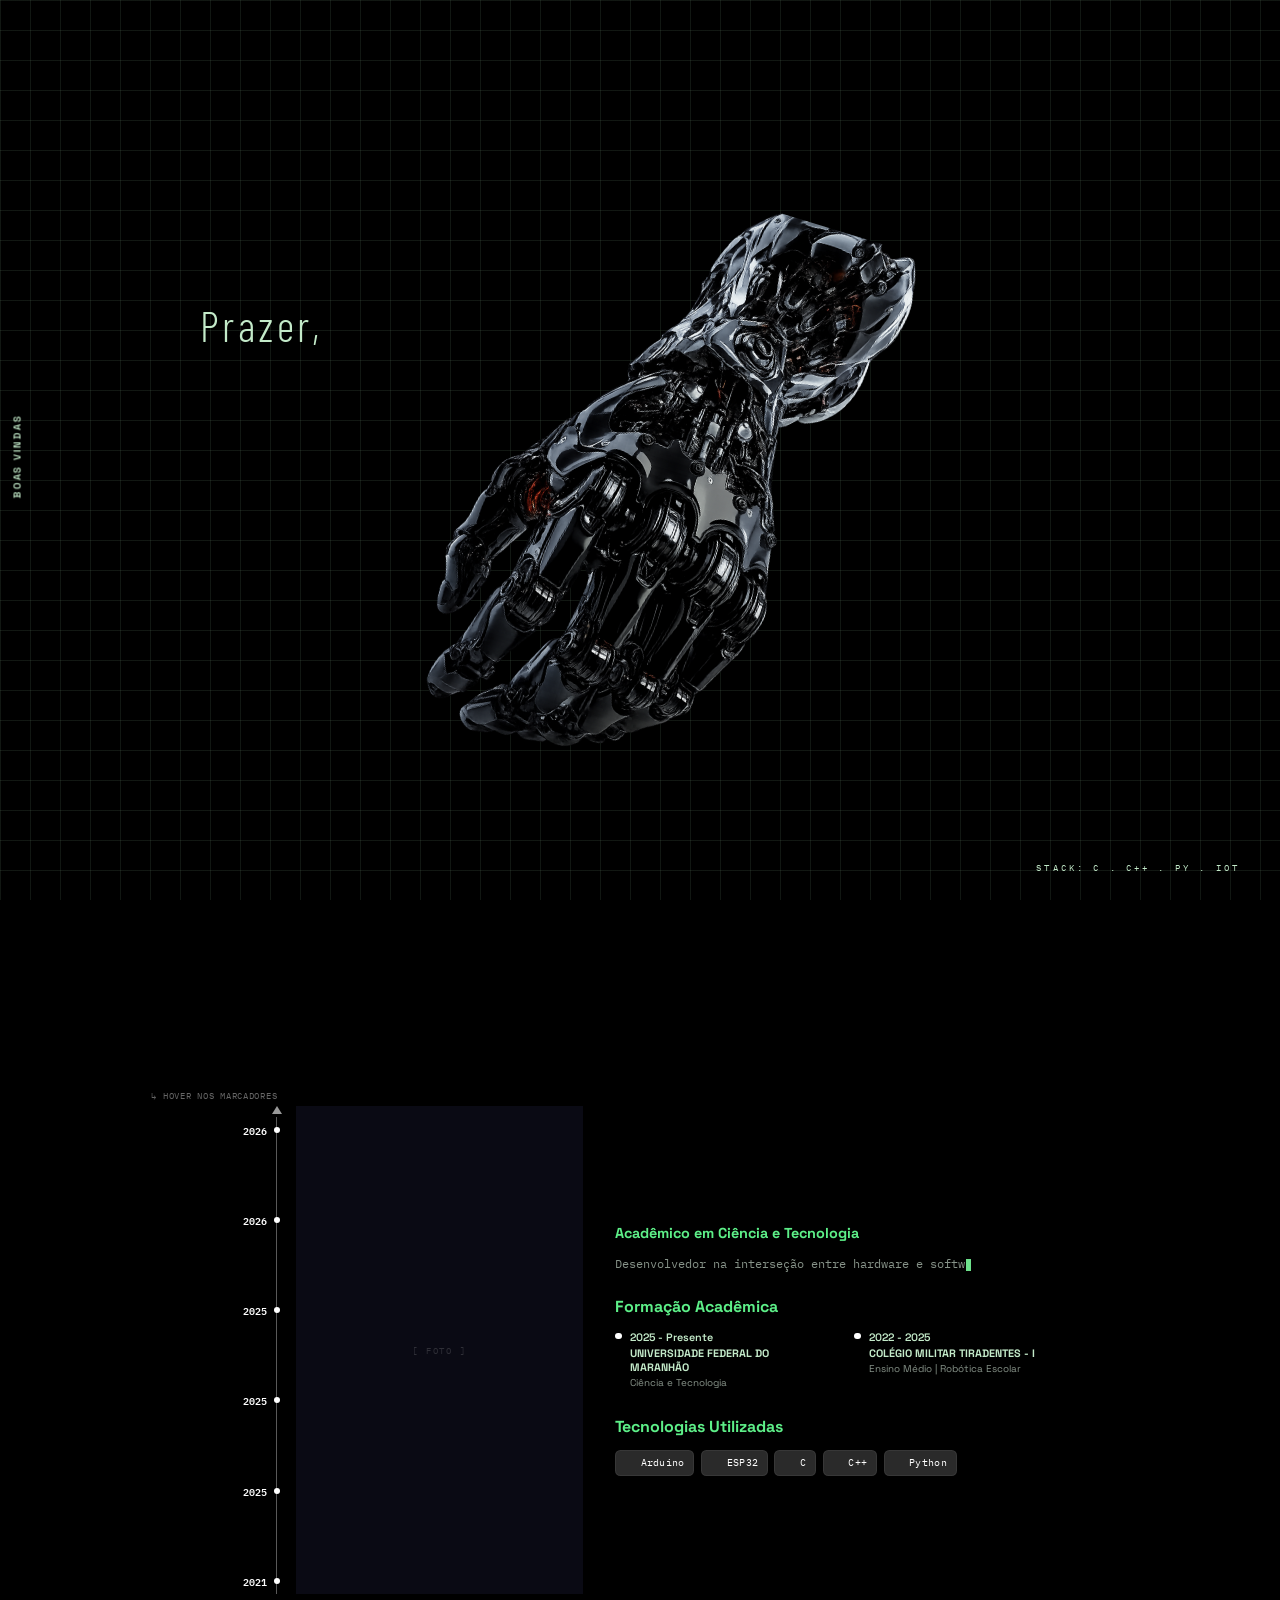
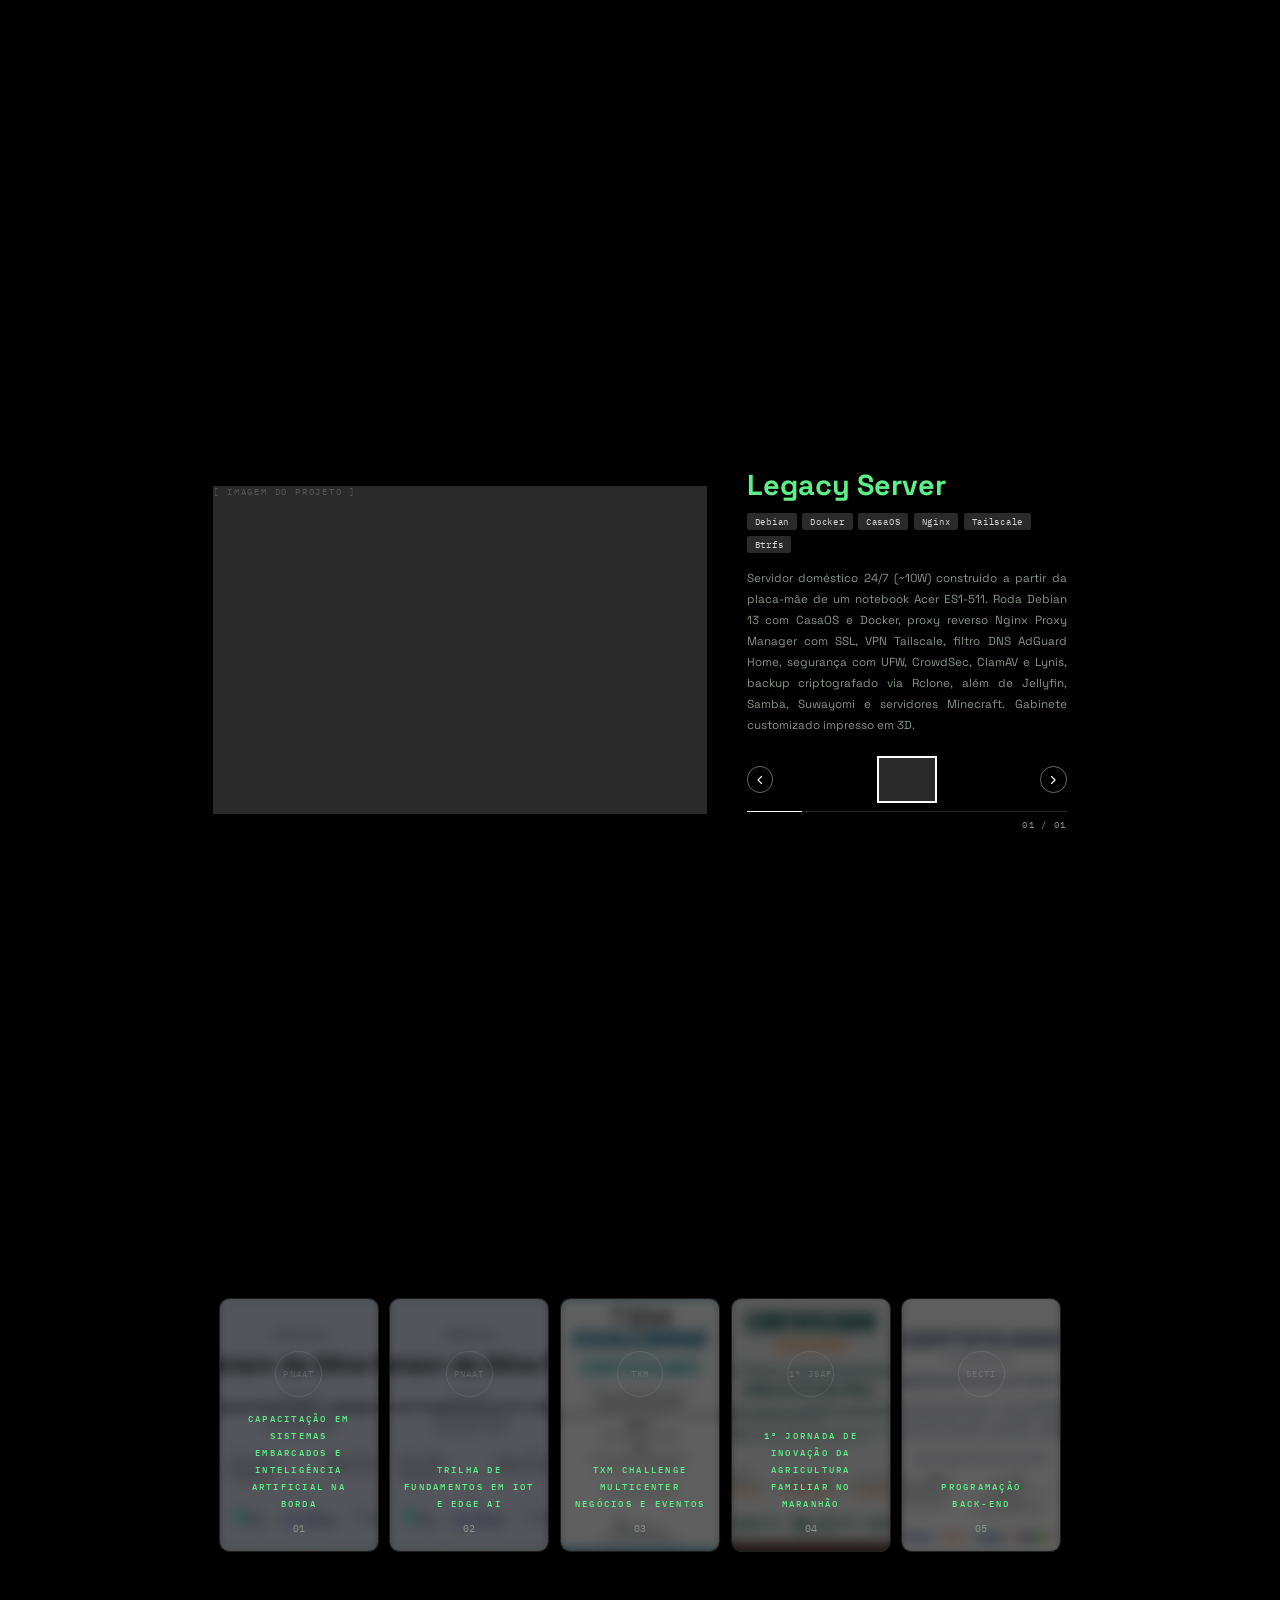
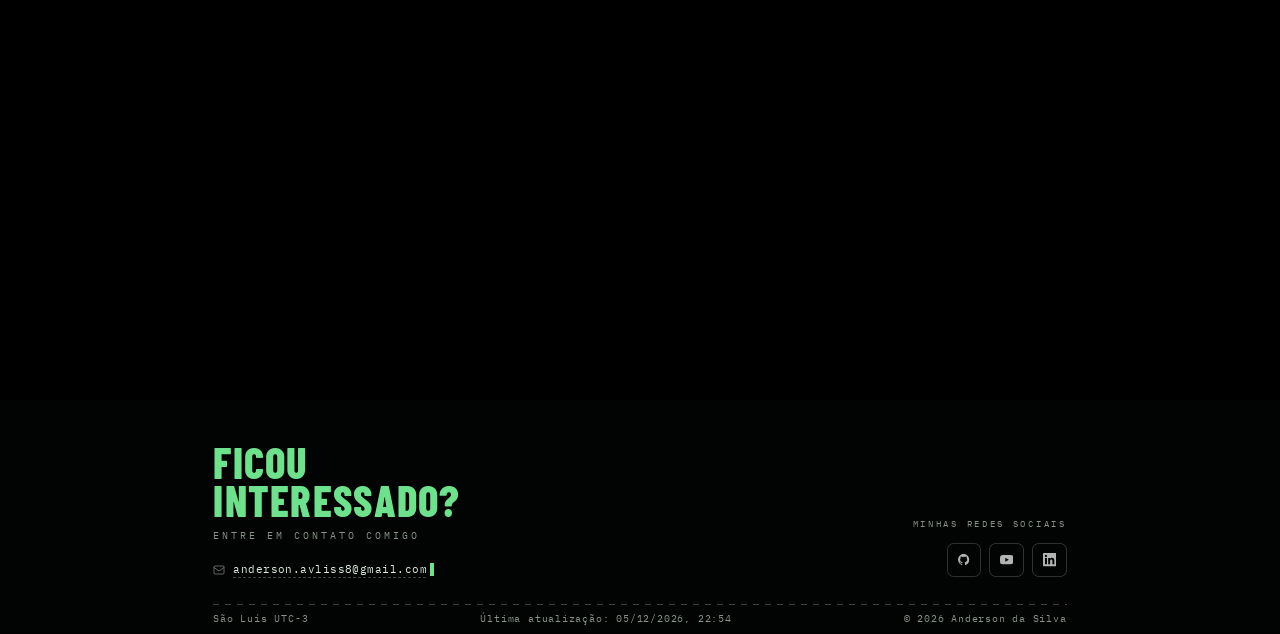
==== commit 305246e7: "Add files via upload" ====
--- a/index.html
+++ b/index.html
@@ -4,6 +4,8 @@
 <head>
 <meta charset="UTF-8">
 <meta name="viewport" content="width=device-width, initial-scale=1, viewport-fit=cover">
+<!-- Deep linking (/projetos/<slug>): faz os caminhos relativos (./css, ./js, assets/...) resolverem sempre a partir da raiz -->
+<base href="/">
 <title>Ansi Labs</title>
 <meta name="description" content="Portfólio de Anderson da Silva — Engenheiro de Computação e desenvolvedor IoT/Edge AI. Projetos, certificados e contato.">
 <meta name="theme-color" content="#000000">
@@ -11,6 +13,19 @@
 <meta property="og:title" content="Ansi Labs — Anderson da Silva">
 <meta property="og:description" content="Engenheiro de Computação e desenvolvedor IoT/Edge AI. Projetos, certificados e contato.">
 <meta property="og:locale" content="pt_BR">
+<meta property="og:url" content="https://portifolio-ten-roan-52.vercel.app/">
+<meta property="og:image" content="https://portifolio-ten-roan-52.vercel.app/assets/og-preview.jpg">
+<meta property="og:image:type" content="image/jpeg">
+<meta property="og:image:width" content="1200">
+<meta property="og:image:height" content="630">
+<meta property="og:image:alt" content="Ansi Labs — Portfólio de Anderson da Silva">
+<meta property="og:site_name" content="Ansi Labs">
+<meta name="twitter:card" content="summary_large_image">
+<meta name="twitter:title" content="Ansi Labs — Anderson da Silva">
+<meta name="twitter:description" content="Engenheiro de Computação e desenvolvedor IoT/Edge AI. Projetos, certificados e contato.">
+<meta name="twitter:image" content="https://portifolio-ten-roan-52.vercel.app/assets/og-preview.jpg">
+<link rel="canonical" href="https://portifolio-ten-roan-52.vercel.app/">
+
 <link rel="icon" href="data:image/svg+xml,%3Csvg xmlns='http://www.w3.org/2000/svg' viewBox='0 0 32 32'%3E%3Crect width='32' height='32' rx='6' fill='%23000'/%3E%3Cpath d='M8 9l8 7-8 7' fill='none' stroke='%236ee787' stroke-width='3' stroke-linecap='round' stroke-linejoin='round'/%3E%3Crect x='18' y='21' width='8' height='3' fill='%236ee787'/%3E%3C/svg%3E">
 <link rel="preconnect" href="https://fonts.googleapis.com">
 <link rel="preconnect" href="https://fonts.gstatic.com" crossorigin>
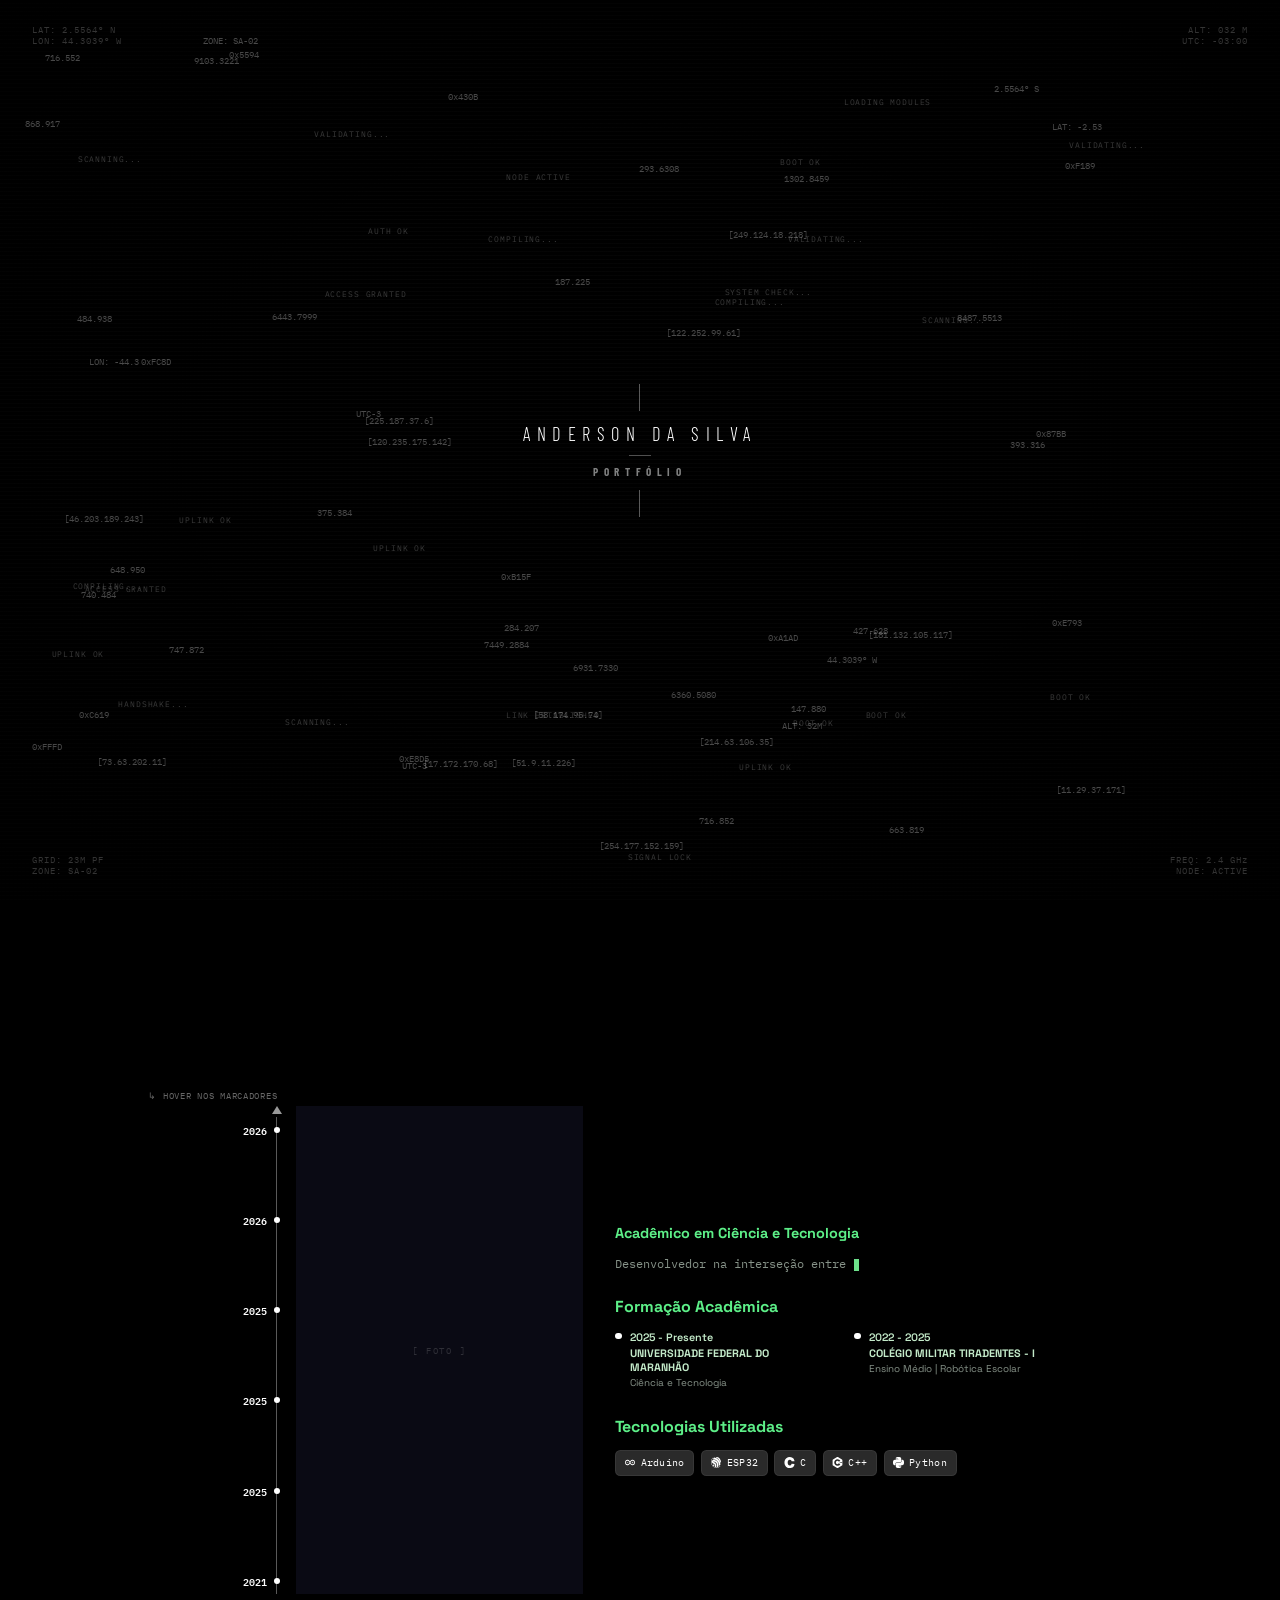
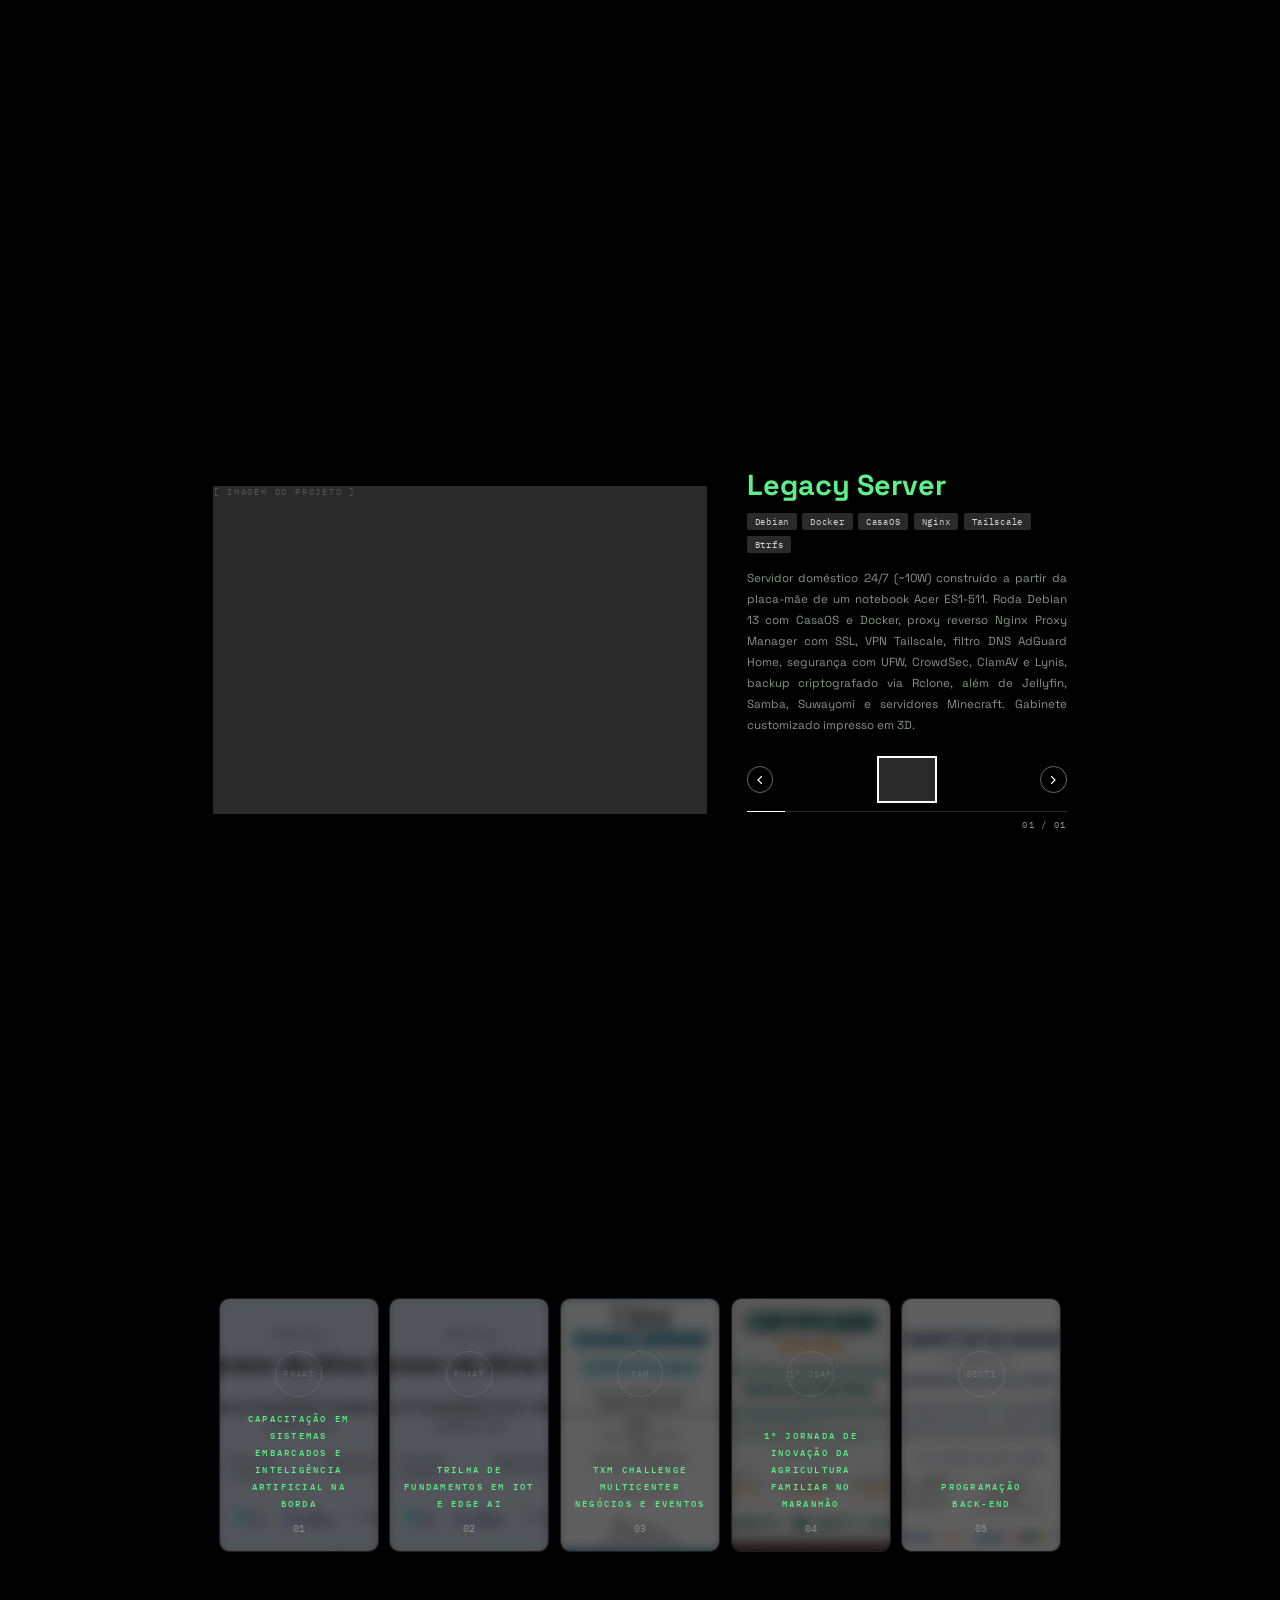
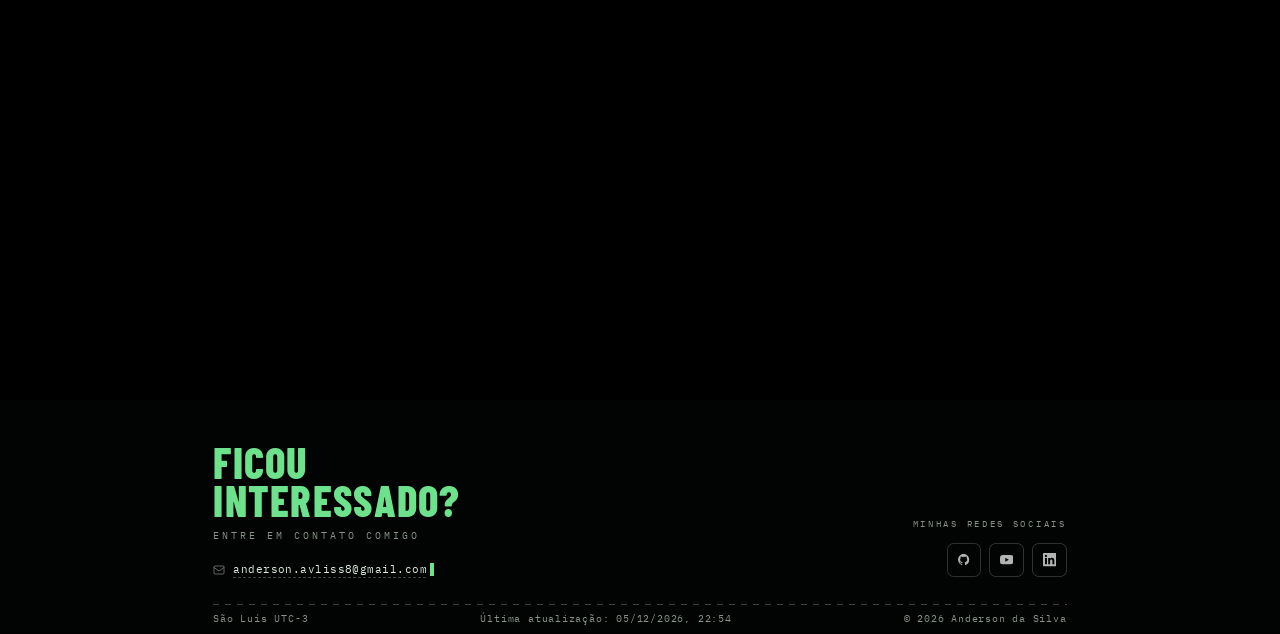
==== commit 8295226e: "Add files via upload" ====
--- a/index.html
+++ b/index.html
@@ -27,9 +27,19 @@
 <link rel="canonical" href="https://portifolio-ten-roan-52.vercel.app/">
 
 <link rel="icon" href="data:image/svg+xml,%3Csvg xmlns='http://www.w3.org/2000/svg' viewBox='0 0 32 32'%3E%3Crect width='32' height='32' rx='6' fill='%23000'/%3E%3Cpath d='M8 9l8 7-8 7' fill='none' stroke='%236ee787' stroke-width='3' stroke-linecap='round' stroke-linejoin='round'/%3E%3Crect x='18' y='21' width='8' height='3' fill='%236ee787'/%3E%3C/svg%3E">
-<link rel="preconnect" href="https://fonts.googleapis.com">
-<link rel="preconnect" href="https://fonts.gstatic.com" crossorigin>
-<link href="https://fonts.googleapis.com/css2?family=Space+Grotesk:wght@300;400;500;600;700&family=IBM+Plex+Mono:wght@300;400;500;600;700&family=Barlow+Condensed:wght@300;700;800&display=swap" rel="stylesheet">
+<!-- Fontes hospedadas localmente (subset latin, font-display:swap): sem dependência do Google Fonts -->
+<style>
+@font-face{font-family:'Space Grotesk';font-style:normal;font-weight:300 700;font-display:swap;src:url('./assets/fonts/space-grotesk-latin-wght-normal.woff2') format('woff2');unicode-range:U+0000-00FF,U+0131,U+0152-0153,U+02BB-02BC,U+02C6,U+02DA,U+02DC,U+0304,U+0308,U+0329,U+2000-206F,U+20AC,U+2122,U+2191,U+2193,U+2212,U+2215,U+FEFF,U+FFFD}
+@font-face{font-family:'IBM Plex Mono';font-style:normal;font-weight:300;font-display:swap;src:url('./assets/fonts/ibm-plex-mono-latin-300-normal.woff2') format('woff2');unicode-range:U+0000-00FF,U+0131,U+0152-0153,U+02BB-02BC,U+02C6,U+02DA,U+02DC,U+0304,U+0308,U+0329,U+2000-206F,U+20AC,U+2122,U+2191,U+2193,U+2212,U+2215,U+FEFF,U+FFFD}
+@font-face{font-family:'IBM Plex Mono';font-style:normal;font-weight:400;font-display:swap;src:url('./assets/fonts/ibm-plex-mono-latin-400-normal.woff2') format('woff2');unicode-range:U+0000-00FF,U+0131,U+0152-0153,U+02BB-02BC,U+02C6,U+02DA,U+02DC,U+0304,U+0308,U+0329,U+2000-206F,U+20AC,U+2122,U+2191,U+2193,U+2212,U+2215,U+FEFF,U+FFFD}
+@font-face{font-family:'IBM Plex Mono';font-style:normal;font-weight:500;font-display:swap;src:url('./assets/fonts/ibm-plex-mono-latin-500-normal.woff2') format('woff2');unicode-range:U+0000-00FF,U+0131,U+0152-0153,U+02BB-02BC,U+02C6,U+02DA,U+02DC,U+0304,U+0308,U+0329,U+2000-206F,U+20AC,U+2122,U+2191,U+2193,U+2212,U+2215,U+FEFF,U+FFFD}
+@font-face{font-family:'IBM Plex Mono';font-style:normal;font-weight:600;font-display:swap;src:url('./assets/fonts/ibm-plex-mono-latin-600-normal.woff2') format('woff2');unicode-range:U+0000-00FF,U+0131,U+0152-0153,U+02BB-02BC,U+02C6,U+02DA,U+02DC,U+0304,U+0308,U+0329,U+2000-206F,U+20AC,U+2122,U+2191,U+2193,U+2212,U+2215,U+FEFF,U+FFFD}
+@font-face{font-family:'IBM Plex Mono';font-style:normal;font-weight:700;font-display:swap;src:url('./assets/fonts/ibm-plex-mono-latin-700-normal.woff2') format('woff2');unicode-range:U+0000-00FF,U+0131,U+0152-0153,U+02BB-02BC,U+02C6,U+02DA,U+02DC,U+0304,U+0308,U+0329,U+2000-206F,U+20AC,U+2122,U+2191,U+2193,U+2212,U+2215,U+FEFF,U+FFFD}
+@font-face{font-family:'Barlow Condensed';font-style:normal;font-weight:300;font-display:swap;src:url('./assets/fonts/barlow-condensed-latin-300-normal.woff2') format('woff2');unicode-range:U+0000-00FF,U+0131,U+0152-0153,U+02BB-02BC,U+02C6,U+02DA,U+02DC,U+0304,U+0308,U+0329,U+2000-206F,U+20AC,U+2122,U+2191,U+2193,U+2212,U+2215,U+FEFF,U+FFFD}
+@font-face{font-family:'Barlow Condensed';font-style:normal;font-weight:700;font-display:swap;src:url('./assets/fonts/barlow-condensed-latin-700-normal.woff2') format('woff2');unicode-range:U+0000-00FF,U+0131,U+0152-0153,U+02BB-02BC,U+02C6,U+02DA,U+02DC,U+0304,U+0308,U+0329,U+2000-206F,U+20AC,U+2122,U+2191,U+2193,U+2212,U+2215,U+FEFF,U+FFFD}
+@font-face{font-family:'Barlow Condensed';font-style:normal;font-weight:800;font-display:swap;src:url('./assets/fonts/barlow-condensed-latin-800-normal.woff2') format('woff2');unicode-range:U+0000-00FF,U+0131,U+0152-0153,U+02BB-02BC,U+02C6,U+02DA,U+02DC,U+0304,U+0308,U+0329,U+2000-206F,U+20AC,U+2122,U+2191,U+2193,U+2212,U+2215,U+FEFF,U+FFFD}
+main{display:contents}
+</style>
 
 <link rel="stylesheet" href="./css/global.css">
 <link rel="stylesheet" href="./css/s0-boot.css">
@@ -68,7 +78,7 @@
 
 <!-- HEADER — fixo, visível em todos os tópicos -->
 <header class="site-header">
-  <a href="#hero" class="site-header__logo" aria-label="Voltar ao início">
+  <a href="#hero" class="site-header__logo" aria-label="Ansi Labs — voltar ao início">
     <svg class="site-header__logo-svg" viewBox="0 0 120 120" role="img" aria-label="Ansi Labs">
       <text x="60" y="64" class="site-header__logo-ansi" text-anchor="middle">ANSI</text>
 
@@ -144,6 +154,7 @@
 
   </div>
 
+<main id="main">
 <!-- SECTION 1: HERO -->
 <section id="hero">
   <h1 class="sr-only">Anderson da Silva</h1>
@@ -157,7 +168,7 @@
 
   <!-- Robotic hand placeholder — replace src with your 3D render -->
   <div id="hero-image">
-    <img src="./assets/imagens/hand.png" alt="Robotic Hand" decoding="async" fetchpriority="high">
+    <img src="./assets/imagens/hand-828.webp" srcset="./assets/imagens/hand-640.webp 640w, ./assets/imagens/hand-828.webp 828w, ./assets/imagens/hand-1024.webp 1024w" sizes="(max-width: 900px) 110vw, 31vw" alt="Robotic Hand" decoding="async" fetchpriority="high">
   </div>
 
   <div class="hero__stack">
@@ -254,11 +265,11 @@
       <div class="about__stack" data-reveal data-reveal-delay="270">
         <div class="about__edu-title">Tecnologias Utilizadas</div>
         <div class="about__chips">
-          <div class="about__chip"><img class="about__chip-icon" src="https://cdn.simpleicons.org/arduino/ffffff" alt="" width="16" height="16" loading="lazy" decoding="async"><span class="about__chip-label">Arduino</span></div>
-          <div class="about__chip"><img class="about__chip-icon" src="https://cdn.simpleicons.org/espressif/ffffff" alt="" width="16" height="16" loading="lazy" decoding="async"><span class="about__chip-label">ESP32</span></div>
-          <div class="about__chip"><img class="about__chip-icon" src="https://cdn.simpleicons.org/c/ffffff" alt="" width="16" height="16" loading="lazy" decoding="async"><span class="about__chip-label">C</span></div>
-          <div class="about__chip"><img class="about__chip-icon" src="https://cdn.simpleicons.org/cplusplus/ffffff" alt="" width="16" height="16" loading="lazy" decoding="async"><span class="about__chip-label">C++</span></div>
-          <div class="about__chip"><img class="about__chip-icon" src="https://cdn.simpleicons.org/python/ffffff" alt="" width="16" height="16" loading="lazy" decoding="async"><span class="about__chip-label">Python</span></div>
+          <div class="about__chip"><img class="about__chip-icon" src="./assets/imagens/icons/arduino.svg" alt="" width="16" height="16" decoding="async"><span class="about__chip-label">Arduino</span></div>
+          <div class="about__chip"><img class="about__chip-icon" src="./assets/imagens/icons/espressif.svg" alt="" width="16" height="16" decoding="async"><span class="about__chip-label">ESP32</span></div>
+          <div class="about__chip"><img class="about__chip-icon" src="./assets/imagens/icons/c.svg" alt="" width="16" height="16" decoding="async"><span class="about__chip-label">C</span></div>
+          <div class="about__chip"><img class="about__chip-icon" src="./assets/imagens/icons/cplusplus.svg" alt="" width="16" height="16" decoding="async"><span class="about__chip-label">C++</span></div>
+          <div class="about__chip"><img class="about__chip-icon" src="./assets/imagens/icons/python.svg" alt="" width="16" height="16" decoding="async"><span class="about__chip-label">Python</span></div>
         </div>
       </div>
     </div>
@@ -440,6 +451,8 @@
   </div>
 
 </section>
+
+</main>
 
 <!-- ==================== FOOTER (contato + redes + metadados) ==================== -->
 <footer id="footer" class="site-footer">
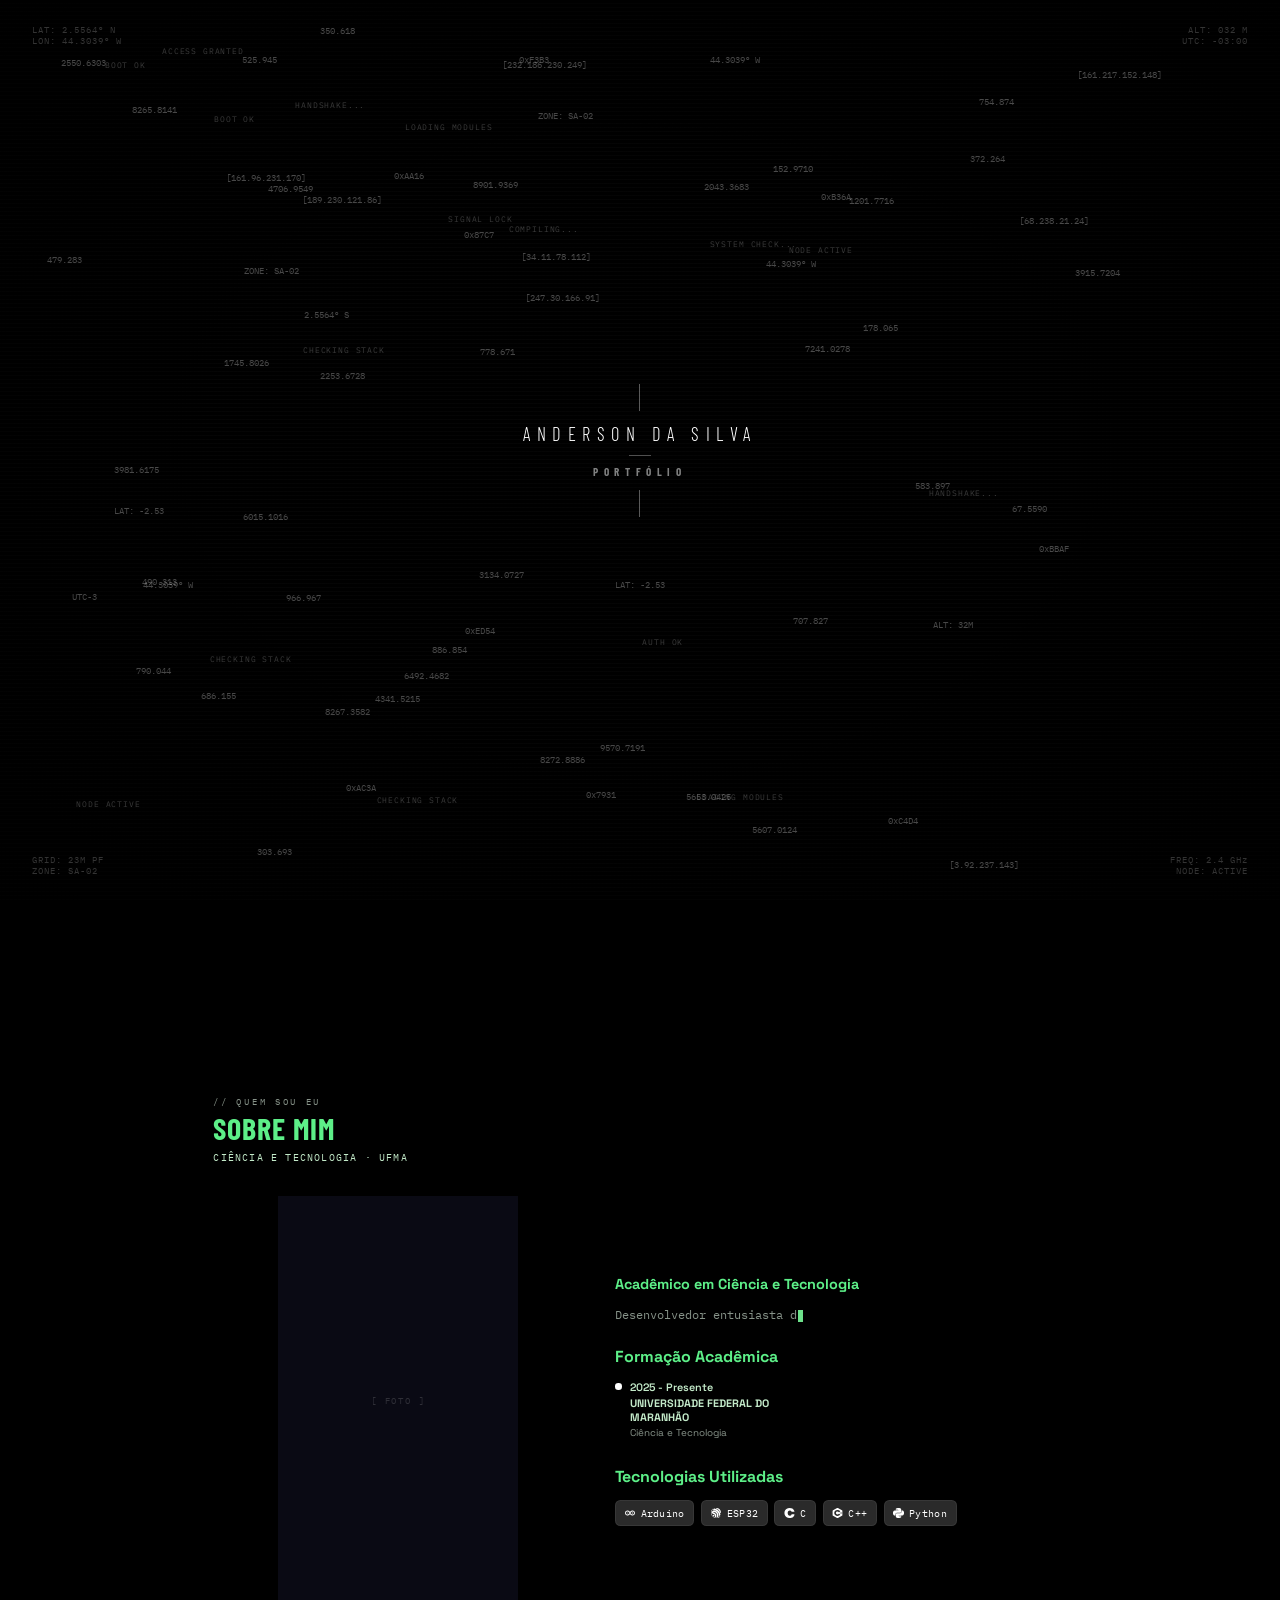
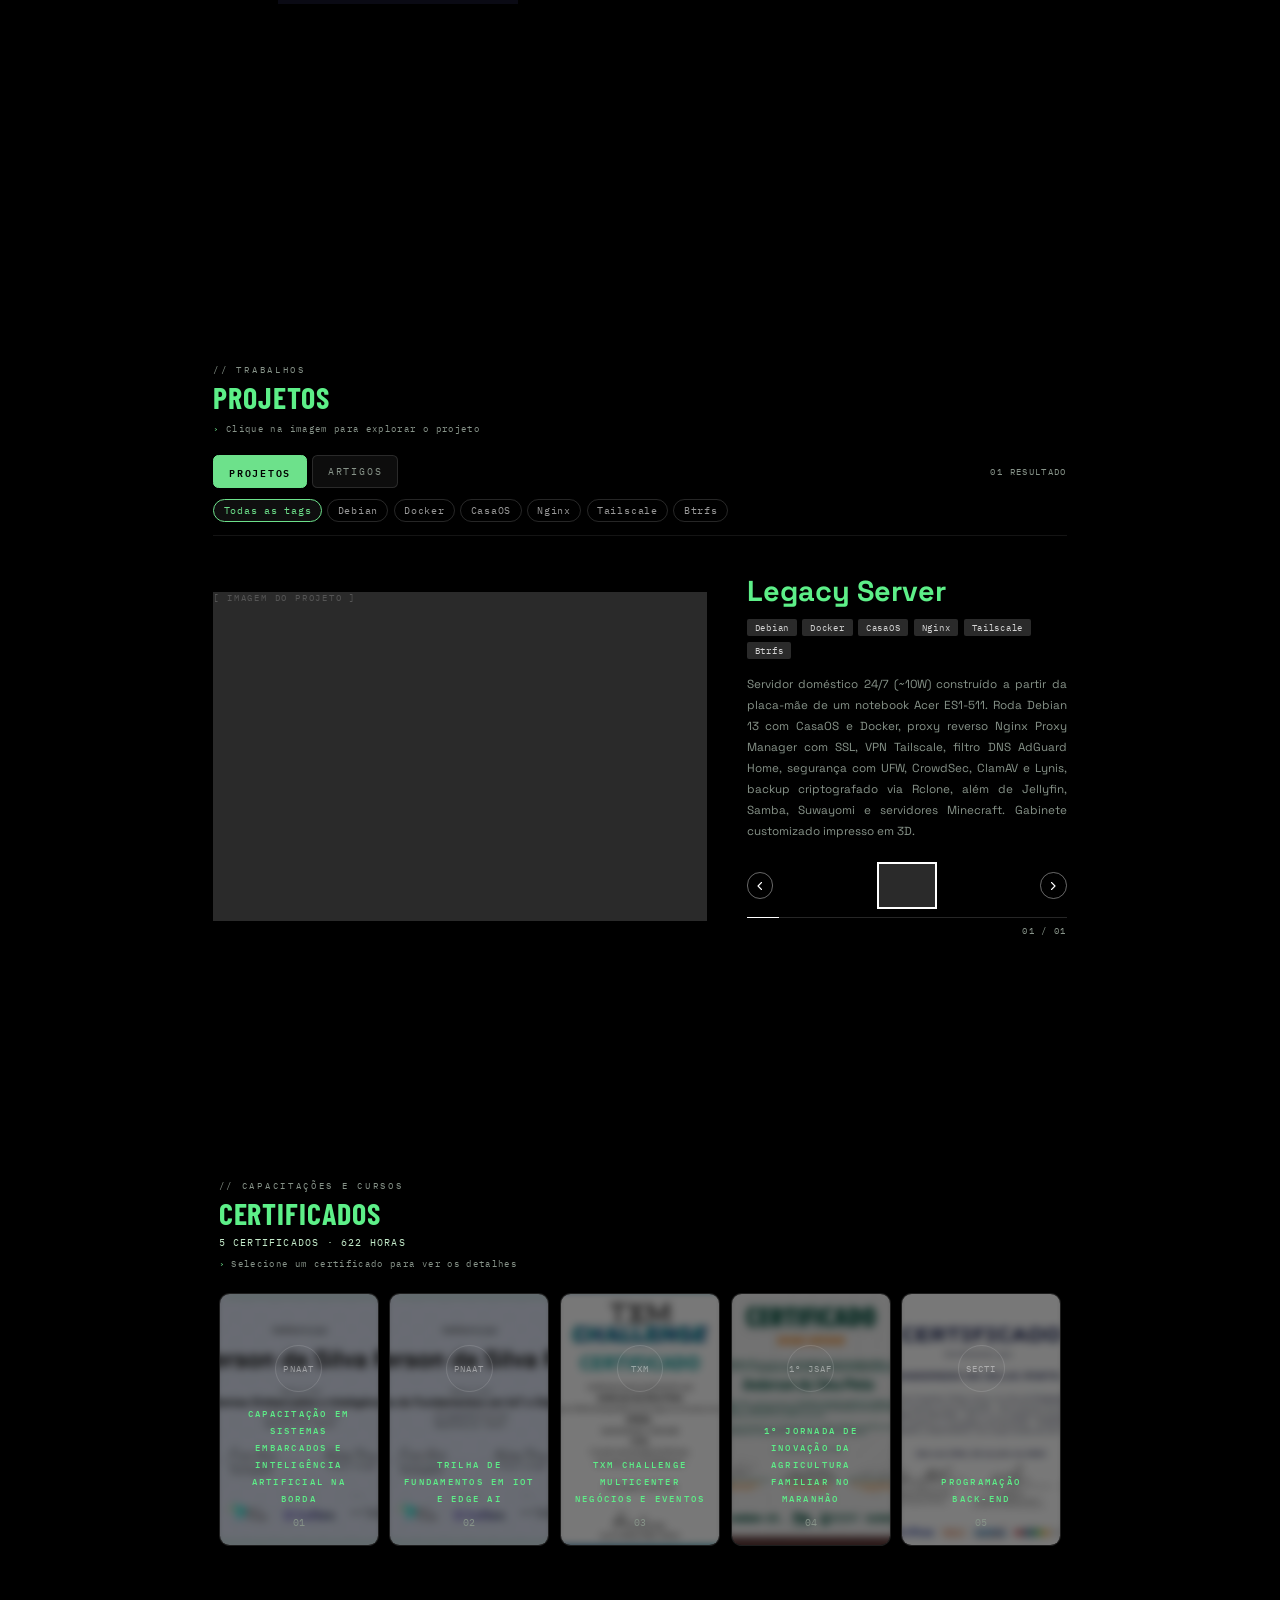
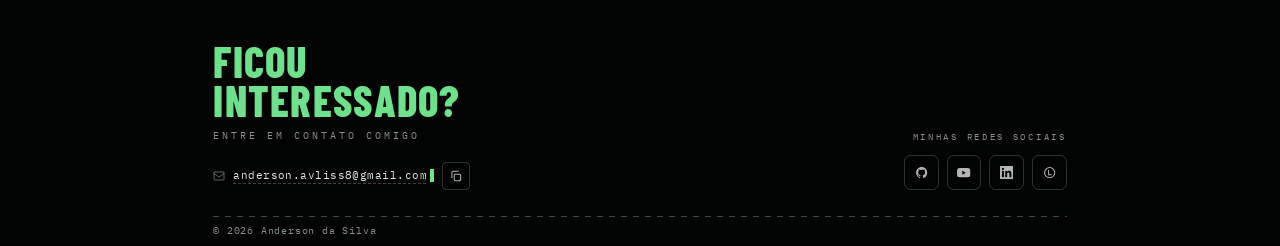
==== commit 86feebcb: "Add files via upload" ====
--- a/index.html
+++ b/index.html
@@ -54,7 +54,7 @@
 <noscript><style>
   #loading-screen { display: none; }
   .site-header { opacity: 1; }
-  [data-reveal], .timeline-v__point { opacity: 1; transform: none; }
+  [data-reveal] { opacity: 1; transform: none; }
 </style></noscript>
 
 <!-- Se a página foi recarregada pela logo, esconde o loading antes do 1º paint -->
@@ -62,16 +62,17 @@
 <script src="./js/loading.js" defer></script>
 <script src="./js/section-certificates.js" defer></script>
 <script src="./js/section-indicator.js" defer></script>
-<script src="./js/timeline-affordance.js" defer></script>
 <script src="./js/scroll-reveal.js" defer></script>
 <script src="./js/bio-stream.js" defer></script>
-<script src="./js/site-footer.js" defer></script>
 <script src="./js/hero-typing.js" defer></script>
 <script src="./js/stack-bars.js" defer></script>
+<script src="./js/articles.js" defer></script>
 <script src="./js/projects.js" defer></script>
 <script src="./js/tab-title.js" defer></script>
 <script src="./js/logo-reload.js" defer></script>
 <script src="./js/mobile-menu.js" defer></script>
+<script src="./js/copy-email.js" defer></script>
+<script src="./js/nav-scroll.js" defer></script>
 </head>
 
 <body>
@@ -97,6 +98,13 @@
     </svg>
   </a>
 
+  <!-- Botão de currículo em destaque. Desktop: canto direito, com texto.
+       Celular: vira botão só com ícone, ao lado das ações. Arquivo: /resume.pdf (raiz do site). -->
+  <a class="site-header__cv" href="./resume.pdf" download aria-label="Baixar currículo (PDF)" title="Baixar currículo (PDF)">
+    <svg viewBox="0 0 24 24" fill="none" stroke="currentColor" stroke-width="2" stroke-linecap="round" stroke-linejoin="round" aria-hidden="true"><path d="M12 3v12m0 0l-4.5-4.5M12 15l4.5-4.5M4 20h16"/></svg>
+    <span class="site-header__cv-label">Currículo</span>
+  </a>
+
   <!-- SÓ MOBILE (oculto no desktop via CSS): redes + botão do menu -->
   <div class="site-header__actions">
     <a class="site-header__icon" href="https://github.com/Sllvalitz" target="_blank" rel="noopener" aria-label="GitHub"><svg viewBox="0 0 24 24" xmlns="http://www.w3.org/2000/svg"> <path d="M12 2C6.477 2 2 6.484 2 12.017c0 4.425 2.865 8.18 6.839 9.504.5.092.682-.217.682-.483 0-.237-.008-.868-.013-1.703-2.782.605-3.369-1.343 -3.369-1.343-.454-1.158-1.11-1.466-1.11-1.466 -.908-.62.069-.608.069-.608 1.003.07 1.531 1.032 1.531 1.032.892 1.53 2.341 1.088 2.91.832.092 -.647.35-1.088.636-1.338-2.22-.253-4.555-1.113 -4.555-4.951 0-1.093.39-1.988 1.029-2.688 -.103-.253-.446-1.272.098-2.65 0 0 .84-.27 2.75 1.026A9.564 9.564 0 0112 6.844c.85.004 1.705.115 2.504.337 1.909-1.296 2.747-1.027 2.747-1.027.546 1.379.202 2.398.1 2.651.64.7 1.028 1.595 1.028 2.688 0 3.848-2.339 4.695 -4.566 4.943.359.309.678.92.678 1.855 0 1.338-.012 2.419-.012 2.747 0 .268.18.58.688.482 A10.019 10.019 0 0022 12.017C22 6.484 17.522 2 12 2z"/> </svg></a>
@@ -181,50 +189,13 @@
 <section id="about">
 
   <div class="about__container container">
+    <header class="section-header" data-reveal>
+      <p class="section-header__eyebrow">// Quem sou eu</p>
+      <h2 class="section-header__title">Sobre mim</h2>
+      <p class="section-header__meta">Ciência e Tecnologia · UFMA</p>
+    </header>
+
     <div class="about__left-col" data-reveal>
-      <!-- Linha do tempo vertical — data mais recente no topo -->
-      <div class="timeline-v" id="timeline-v">
-        <div class="timeline-v__arrow"></div>
-        <div class="timeline-v__line"></div>
-        <span class="timeline-v__hint" id="timeline-hint">↳ HOVER NOS MARCADORES</span>
-
-        <div class="timeline-v__point" tabindex="0">
-          <span class="timeline-v__year">2026</span>
-          <span class="timeline-v__dot"></span>
-          <div class="timeline-v__card">Participação no Programa Nacional de Aprendizado Acelerado (Sistemas Embarcados e Edge AI).</div>
-        </div>
-
-        <div class="timeline-v__point" tabindex="0">
-          <span class="timeline-v__year">2026</span>
-          <span class="timeline-v__dot"></span>
-          <div class="timeline-v__card">Idealizador e Líder no Projeto Ager (Agência Marandu).</div>
-        </div>
-
-        <div class="timeline-v__point" tabindex="0">
-          <span class="timeline-v__year">2025</span>
-          <span class="timeline-v__dot"></span>
-          <div class="timeline-v__card">Ingresso na UFMA — Bacharelado em Ciência e Tecnologia.</div>
-        </div>
-
-        <div class="timeline-v__point" tabindex="0">
-          <span class="timeline-v__year">2025</span>
-          <span class="timeline-v__dot"></span>
-          <div class="timeline-v__card">3° Lugar no Hackathon SESI e idealização da Protec — monitoramento de sinais vitais industriais.</div>
-        </div>
-
-        <div class="timeline-v__point" tabindex="0">
-          <span class="timeline-v__year">2025</span>
-          <span class="timeline-v__dot"></span>
-          <div class="timeline-v__card">Bolsista Back-end no Trilhas Inova 2B e líder de equipes multidisciplinares.</div>
-        </div>
-
-        <div class="timeline-v__point" tabindex="0">
-          <span class="timeline-v__year">2021</span>
-          <span class="timeline-v__dot"></span>
-          <div class="timeline-v__card">Ingresso no Espaço Maker do CMT I — início da trajetória em robótica escolar.</div>
-        </div>
-      </div>
-
       <div class="about__photo">
         <!-- Replace src with your actual photo -->
         <div class="about__photo-placeholder">[ FOTO ]</div>
@@ -236,7 +207,7 @@
     <div class="about__right-col">
       <div class="about__bio-title" data-reveal>Acadêmico em Ciência e Tecnologia</div>
       <p class="about__bio-text" data-reveal data-reveal-delay="90">
-        Desenvolvedor na interseção entre hardware e software, com foco em sistemas embarcados, Edge AI e IoT. Desenvolvo firmware em C/C++ e Python para microcontroladores como o ESP32, integrando sensores, comunicação e processamento de dados na borda. Também trabalho com visão computacional e infraestrutura Linux/Docker, do protótipo eletrônico ao serviço em execução. Tenho base prática em robótica e eletrônica e busco aplicar IA a sistemas robóticos autônomos, em projetos de P&D que unam sistemas de baixo nível e inteligência embarcada.
+        Desenvolvedor entusiasta de sistemas embarcados, Edge AI e IoT, com atuação em projetos que envolvem treinamento de modelos de IA e criação de firmware. Desenvolvo projetos utilizando C/C++ e Python em microcontroladores como o ESP32, explorando integração de sensores, comunicação sem fio e processamento de dados na borda, onde minha experiência prática em eletrônica e robótica são o diferencial. Também busco expandir meus conhecimentos em visão computacional, infraestrutura Linux/Docker e iniciativas de PD&I. 
       </p>
 
       <div class="about__education" data-reveal data-reveal-delay="180">
@@ -250,14 +221,6 @@
               <div class="about__edu-course">Ciência e Tecnologia</div>
             </div>
           </div>
-          <div class="about__edu-item">
-            <div class="about__edu-dot"></div>
-            <div>
-              <div class="about__edu-year">2022 - 2025</div>
-              <div class="about__edu-inst">COLÉGIO MILITAR TIRADENTES - I</div>
-              <div class="about__edu-course">Ensino Médio | Robótica Escolar</div>
-            </div>
-          </div>
         </div>
       </div>
 
@@ -280,6 +243,36 @@
 <section id="projects">
 
   <div class="projects__main container" data-reveal>
+    <header class="section-header">
+      <p class="section-header__eyebrow">// Trabalhos</p>
+      <h2 class="section-header__title">Projetos</h2>
+      <p class="section-header__hint"><span aria-hidden="true">›</span> Clique na imagem para explorar o projeto</p>
+    </header>
+
+    <!-- Barra de controles: abas (Projetos/Artigos), contador e filtros por tag.
+         Os chips são montados em projects.js a partir das tags dos dados. -->
+    <div class="browse-controls" id="browse-controls">
+      <div class="browse-controls__row">
+        <div class="browse-tabs" role="tablist" aria-label="Tipo de conteúdo">
+          <button class="browse-tab is-active" id="browse-tab-projects" type="button" role="tab"
+                  data-tab="projects" aria-selected="true" aria-controls="browse-panel-projects">Projetos</button>
+          <button class="browse-tab" id="browse-tab-articles" type="button" role="tab"
+                  data-tab="articles" aria-selected="false" aria-controls="browse-panel-articles" tabindex="-1">Artigos</button>
+        </div>
+        <p class="browse-count" id="browse-count" role="status" aria-live="polite"></p>
+      </div>
+      <!-- Chips montados em projects.js (aba Artigos: [categorias] | [palavras-chave]). O botão "+ Filtros"
+           é reposicionado pelo JS no fim da linha de chips; o excedente vai para o menu. -->
+      <div class="browse-filters" id="browse-filters" role="group" aria-label="Filtrar por tags">
+        <div class="browse-chips" id="browse-chips"></div>
+        <button class="browse-more" id="browse-more" type="button" aria-expanded="false" aria-controls="browse-menu" hidden>+ Filtros</button>
+        <div class="browse-menu" id="browse-menu" role="group" aria-label="Mais tags" hidden></div>
+      </div>
+    </div>
+
+    <!-- ABA PROJETOS (conteúdo original; display:contents mantém as duas colunas do grid) -->
+    <div class="browse-panel browse-panel--projects" id="browse-panel-projects" role="tabpanel" aria-labelledby="browse-tab-projects">
+
     <!-- Featured Image -->
     <div>
       <div id="featured-project-image">
@@ -315,6 +308,20 @@
       </div>
       <div class="carousel__counter" id="carousel-counter">01 / 03</div>
     </div>
+
+    </div><!-- /ABA PROJETOS -->
+
+    <!-- ABA ARTIGOS: listagem (cards montados em projects.js a partir de js/articles.js) -->
+    <div class="browse-panel browse-panel--articles is-inactive" id="browse-panel-articles" role="tabpanel" aria-labelledby="browse-tab-articles" inert>
+      <div class="articles-list" id="articles-list"></div>
+    </div>
+
+    <!-- Sem resultados (vale para as duas abas) -->
+    <div class="browse-empty" id="browse-empty" hidden>
+      <p class="browse-empty__text">// nenhum resultado para esta combinação de tags</p>
+      <button class="browse-empty__reset" id="browse-empty-reset" type="button">Limpar filtros</button>
+    </div>
+
   </div>
 </section>
 
@@ -414,15 +421,26 @@
 <section id="certs">
 
   <div class="certs__container container">
+    <!-- Cabeçalho da seção — contagem e horas preenchidas via JS a partir do array CERTS -->
+    <header class="section-header" data-reveal>
+      <p class="section-header__eyebrow">// Capacitações e cursos</p>
+      <h2 class="section-header__title">Certificados</h2>
+      <p class="section-header__meta" id="certs-meta"></p>
+      <p class="section-header__hint" id="certs-hint"><span aria-hidden="true">›</span> Selecione um certificado para ver os detalhes</p>
+    </header>
+
     <!-- Cards row — gerado via JS a partir do array CERTS -->
     <div class="certs__row" id="certs-row"></div>
 
     <!-- Painel de detalhes — inline, abaixo da galeria (não é modal) -->
-    <div class="cert-panel" id="cert-panel" hidden>
-      <div class="cert-panel__preview">
-        <img class="cert-panel__preview-img" id="panel-preview-img" alt="" hidden>
-        <div class="cert-panel__preview-placeholder" id="panel-preview-placeholder">[ CERTIFICADO ]</div>
-      </div>
+    <div class="cert-panel" id="cert-panel" role="region" aria-label="Detalhes do certificado" hidden>
+      <button class="cert-panel__preview" id="panel-preview" type="button" aria-label="Ampliar certificado">
+        <span class="cert-panel__frame">
+          <img class="cert-panel__preview-img" id="panel-preview-img" alt="" hidden>
+          <span class="cert-panel__zoom" aria-hidden="true">AMPLIAR</span>
+        </span>
+        <span class="cert-panel__preview-placeholder" id="panel-preview-placeholder">[ CERTIFICADO ]</span>
+      </button>
       <div class="cert-panel__info">
         <p class="cert-panel__counter" id="panel-counter">01 / 05</p>
         <h3 class="cert-panel__title" id="panel-title">TÍTULO</h3>
@@ -476,6 +494,15 @@
           <span class="site-footer__email-line">
             <a href="mailto:anderson.avliss8@gmail.com" class="site-footer__email">anderson.avliss8@gmail.com</a>
             <span class="site-footer__caret" aria-hidden="true"></span>
+          </span>
+          <!-- Copiar e-mail (js/copy-email.js) -->
+          <span class="site-footer__copy-wrap" id="copy-email-wrap">
+            <button type="button" class="site-footer__copy" id="copy-email-btn" aria-label="Copiar e-mail" title="Copiar e-mail">
+              <svg class="site-footer__copy-icon site-footer__copy-icon--copy" viewBox="0 0 24 24" fill="none" stroke="currentColor" stroke-width="1.75" stroke-linecap="round" stroke-linejoin="round" aria-hidden="true"><rect x="9" y="9" width="11" height="11" rx="2"/><path d="M5 15V6a2 2 0 0 1 2-2h9"/></svg>
+              <svg class="site-footer__copy-icon site-footer__copy-icon--done" viewBox="0 0 24 24" fill="none" stroke="currentColor" stroke-width="2" stroke-linecap="round" stroke-linejoin="round" aria-hidden="true"><path d="M5 12.5l4.5 4.5L19 7.5"/></svg>
+            </button>
+            <span class="site-footer__copy-tip" id="copy-email-tip" aria-hidden="true"></span>
+            <span class="sr-only" id="copy-email-status" role="status" aria-live="polite"></span>
           </span>
         </div>
       </div>
@@ -541,6 +568,14 @@
       </a>
 
 
+      <!-- Lattes -->
+      <a href="https://lattes.cnpq.br/7164324309545441" target="_blank" rel="noopener noreferrer"
+         class="site-footer__social-btn" title="Currículo Lattes" aria-label="Currículo Lattes">
+        <svg viewBox="0 0 24 24" xmlns="http://www.w3.org/2000/svg">
+          <path fill-rule="evenodd" d="M12 2a10 10 0 100 20 10 10 0 000-20zm0 1.8a8.2 8.2 0 110 16.4 8.2 8.2 0 010-16.4zM9.2 7h1.8v7.8h4.5v1.7H9.2z"/>
+        </svg>
+      </a>
+
         </div>
       </div>
 
@@ -549,8 +584,6 @@
     <p class="site-footer__rule" aria-hidden="true"></p>
 
     <div class="site-footer__meta">
-      <span class="site-footer__meta-item">São Luís UTC-3</span>
-      <span class="site-footer__meta-item" id="footer-updated-item" hidden>Última atualização: <time id="footer-updated"></time></span>
       <span class="site-footer__meta-item">&copy; 2026 Anderson da Silva</span>
     </div>
 
--- a/css/global.css
+++ b/css/global.css
@@ -193,6 +193,15 @@
   opacity: 1;
 }
 
+/* Chegada pela logo (logo-reload.js): o header já aparece pronto, sem o fade de
+   entrada. "skip-loading" vale até o DOMContentLoaded; depois o loading.js
+   troca por "from-logo". */
+.skip-loading .site-header,
+.from-logo .site-header {
+  opacity: 1;
+  transition: none;
+}
+
 .site-header__logo {
   position: absolute;
   top: calc(42 * var(--u));
@@ -371,6 +380,60 @@
   .navbar__chev {
     transition: none;
   }
+}
+
+/* ---- BOTÃO DE CURRÍCULO (header) ----
+   Ação principal do header: fundo verde cheio, na mesma altura da logo e
+   espelhando-a no canto direito. No celular (mobile.css) vira um botão só
+   com ícone, ao lado das redes e do menu. Arquivo: /resume.pdf. */
+.site-header__cv {
+  position: absolute;
+  top: calc(42 * var(--u));
+  right: calc(100 * var(--u));
+  height: max(36px, calc(46 * var(--u)));
+  padding: 0 calc(20 * var(--u));
+
+  display: inline-flex;
+  align-items: center;
+  gap: calc(10 * var(--u));
+
+  background: var(--accent-green);
+  border: 1px solid var(--accent-green);
+  border-radius: calc(4 * var(--u));
+  color: var(--black);
+
+  font-family: var(--mono);
+  font-size: max(10.1px, calc(11.2 * var(--u)));
+  font-weight: 500;
+  letter-spacing: 0.18em;
+  text-transform: uppercase;
+  text-decoration: none;
+  white-space: nowrap;
+
+  pointer-events: auto;
+  transition: background 0.2s, border-color 0.2s, transform 0.2s;
+}
+
+.site-header__cv:hover {
+  background: var(--text-heading);
+  border-color: var(--text-heading);
+  transform: translateY(-1px);
+}
+
+.site-header__cv:focus-visible {
+  outline: 2px solid var(--white);
+  outline-offset: 3px;
+}
+
+.site-header__cv svg {
+  width: max(13px, calc(15 * var(--u)));
+  height: max(13px, calc(15 * var(--u)));
+  flex-shrink: 0;
+}
+
+@media (prefers-reduced-motion: reduce) {
+  .site-header__cv { transition: none; }
+  .site-header__cv:hover { transform: none; }
 }
 
 /* ---- SECTION INDICATOR ----
@@ -421,6 +484,57 @@
   transform: translateY(6px);
 }
 
+/* ---- CABEÇALHO DE SEÇÃO (Sobre mim · Projetos · Certificados) ---- */
+.section-header {
+  margin-bottom: calc(36 * var(--u));
+}
+
+.section-header__eyebrow {
+  font-family: var(--mono);
+  font-size: max(9px, calc(10 * var(--u)));
+  letter-spacing: 0.3em;
+  text-transform: uppercase;
+  color: var(--text-muted);
+  margin-bottom: calc(10 * var(--u));
+}
+
+.section-header__title {
+  font-family: var(--display);
+  font-size: max(30px, calc(44 * var(--u)));
+  font-weight: 700;
+  letter-spacing: 0.03em;
+  line-height: 1.05;
+  text-transform: uppercase;
+  color: var(--text-heading);
+  margin-bottom: calc(10 * var(--u));
+}
+
+.section-header__meta {
+  font-family: var(--mono);
+  font-size: max(10px, calc(12 * var(--u)));
+  letter-spacing: 0.12em;
+  text-transform: uppercase;
+  color: var(--text-soft);
+}
+
+.section-header__hint {
+  margin-top: calc(14 * var(--u));
+  font-family: var(--mono);
+  font-size: max(9px, calc(10 * var(--u)));
+  letter-spacing: 0.15em;
+  color: var(--text-muted);
+  transition: opacity 0.4s ease, visibility 0s linear 0.4s;
+}
+
+.section-header__hint span {
+  color: var(--accent-green);
+}
+
+.section-header__hint.is-done {
+  opacity: 0;
+  visibility: hidden;
+}
+
 /* ---- SCROLL REVEAL — entrada das seções + stagger ---- */
 [data-reveal] {
   opacity: 0;
--- a/css/s1-hero.css
+++ b/css/s1-hero.css
@@ -247,6 +247,11 @@
     hero-subtitle-flicker 2s linear 600ms infinite;
 }
 
+/* Pela logo (hero.hero--instant): sem a entrada em salto, só o flicker contínuo */
+.hero--instant.hero-live .hero__da-silva:has(.hero__char):not(:has(.hero__char:not(.is-typed))) ~ .hero__subtitle {
+  animation: hero-subtitle-flicker 2s linear infinite;
+}
+
 @keyframes hero-subtitle-in {
   0%   { opacity: 0; }
   15%  { opacity: 1; }
--- a/css/s2-about.css
+++ b/css/s2-about.css
@@ -25,16 +25,25 @@
   align-items: center;
 }
 
+/* Cabeçalho da seção: linha de cima, nas duas colunas (como em Projetos) */
+.about__container > .section-header {
+  grid-column: 1 / -1;
+  margin-bottom: 0; /* o gap do grid dá o respiro */
+}
+
 /* ---- LEFT COLUMN ----
-   Linha do tempo vertical (mais recente no topo) + foto lado a lado. */
+   Só a foto, centralizada na coluna. Largura base de 360u (era 430u):
+   com o cabeçalho na linha de cima (~95u + 48u de gap), 360u × 612u
+   (proporção 1 / 1.7) é o que ainda cabe nos 760u úteis da seção em
+   1920×960, sem ela crescer além de 100vh. */
 .about__left-col {
   display: flex;
   align-items: stretch;
-  gap: calc(24 * var(--u));
+  justify-content: center;
 }
 
 .about__photo {
-  flex: 1;
+  flex: 0 1 calc(360 * var(--u));
   width: auto;
   max-width: calc(480 * var(--u));
   aspect-ratio: 1 / 1.7;
@@ -60,151 +69,6 @@
   font-size: max(9px, calc(10 * var(--u)));
   color: var(--white-a15);
   letter-spacing: 0.2em;
-}
-
-/* ---- LINHA DO TEMPO VERTICAL ----
-   Ano à esquerda, linha/pontos à direita (colados na foto) — deixa
-   o bloco mais leve visualmente e dá mais respiro para a foto. */
-.timeline-v {
-  position: relative;
-  width: calc(100 * var(--u));
-  flex-shrink: 0;
-  display: flex;
-  flex-direction: column;
-  justify-content: space-between;
-  padding: calc(22 * var(--u)) 0 calc(6 * var(--u));
-}
-
-/* Seta no topo indicando a direção de avanço da linha do tempo */
-.timeline-v__arrow {
-  position: absolute;
-  top: 0;
-  right: calc(4 * var(--u));
-  transform: translateX(50%);
-  width: 0;
-  height: 0;
-  border-left: 5px solid transparent;
-  border-right: 5px solid transparent;
-  border-bottom: 8px solid var(--white);
-  opacity: 0.6;
-}
-
-.timeline-v__line {
-  position: absolute;
-  top: calc(16 * var(--u));
-  bottom: 0;
-  right: calc(4 * var(--u));
-  width: 1px;
-  background: var(--white);
-  opacity: 0.35;
-}
-
-.timeline-v__point {
-  position: relative;
-  display: flex;
-  align-items: center;
-  justify-content: flex-end;
-  gap: calc(10 * var(--u));
-  cursor: pointer;
-
-  opacity: 0;
-  transform: translateY(18px);
-  transition: opacity 0.55s var(--ease-out-expo), transform 0.55s var(--ease-out-expo);
-}
-
-.timeline-v__point.is-visible {
-  opacity: 1;
-  transform: translateY(0);
-}
-
-.timeline-v__dot {
-  width: calc(9 * var(--u));
-  height: calc(9 * var(--u));
-  border-radius: 50%;
-  background: var(--white);
-  flex-shrink: 0;
-  z-index: 2;
-  transition: transform 0.25s ease, box-shadow 0.25s ease;
-}
-
-.timeline-v__point:hover .timeline-v__dot {
-  transform: scale(1.4);
-  box-shadow: 0 0 0 calc(6 * var(--u)) var(--white-a12);
-}
-
-/* Pulso de descoberta — dispara 1x via JS (timeline-affordance.js)
-   quando a seção entra na viewport pela primeira vez. Roda só
-   2 vezes e para; não é uma animação decorativa permanente. */
-@keyframes timeline-discover-pulse {
-  0%   { transform: scale(1);   box-shadow: 0 0 0 0 var(--white-a40); }
-  40%  { transform: scale(1.5); box-shadow: 0 0 0 calc(8 * var(--u)) var(--white-a00); }
-  100% { transform: scale(1);   box-shadow: 0 0 0 0 var(--white-a00); }
-}
-
-.timeline-v__dot.discover-pulse {
-  animation: timeline-discover-pulse 1.1s ease-out 2;
-}
-
-/* Dica temporária "↳ HOVER NOS MARCADORES" — some sozinha após alguns segundos */
-.timeline-v__hint {
-  position: absolute;
-  top: calc(-24 * var(--u));
-  right: calc(4 * var(--u));
-  font-family: var(--mono);
-  font-size: max(9px, calc(10 * var(--u)));
-  letter-spacing: 0.08em;
-  color: var(--white-a40);
-  white-space: nowrap;
-  opacity: 0;
-  transition: opacity 0.6s ease;
-  pointer-events: none;
-}
-
-.timeline-v__hint.is-visible {
-  opacity: 1;
-}
-
-.timeline-v__year {
-  font-family: var(--mono);
-  font-size: max(9.9px, calc(11 * var(--u)));
-  font-weight: 600;
-  color: var(--white);
-  white-space: nowrap;
-}
-
-.timeline-v__card {
-  position: absolute;
-  right: 100%;
-  top: 50%;
-  transform: translateY(-50%) translateX(6px);
-  margin-right: calc(14 * var(--u));
-  background: var(--surface-2);
-  border: 1px solid var(--white-a15);
-  padding: calc(12 * var(--u)) calc(16 * var(--u));
-  width: calc(220 * var(--u));
-  font-size: max(9.9px, calc(11 * var(--u)));
-  line-height: 1.5;
-  color: var(--text-muted);
-  pointer-events: none;
-  opacity: 0;
-  transition: opacity 0.25s ease, transform 0.25s ease;
-  z-index: 30;
-  white-space: normal;
-}
-
-.timeline-v__point:hover .timeline-v__card,
-.timeline-v__point:focus-visible .timeline-v__card {
-  opacity: 1;
-  transform: translateY(-50%) translateX(0);
-}
-
-.timeline-v__point:focus-visible {
-  outline: none; /* o destaque é o dot ampliado + o card aberto */
-}
-
-.timeline-v__point:focus-visible .timeline-v__dot {
-  transform: scale(1.4);
-  box-shadow: 0 0 0 calc(6 * var(--u)) var(--white-a12);
 }
 
 /* ---- RIGHT COLUMN ---- */
@@ -253,7 +117,7 @@
   white-space: normal;
 }
 
-/* Token "errado" — aparece, recebe um risco vermelho, depois some */
+/* Token "errado" — aparece, recebe um risco verde, depois some */
 .bio-stream__wrong {
   position: relative;
   display: inline-block;
--- a/css/s4-projects.css
+++ b/css/s4-projects.css
@@ -17,6 +17,12 @@
   grid-template-columns: 1fr calc(480 * var(--u));
   gap: calc(60 * var(--u));
   align-items: center;
+}
+
+/* Cabeçalho da seção: ocupa a linha de cima (as duas colunas); o gap do grid dá o respiro */
+.projects__main > .section-header {
+  grid-column: 1 / -1;
+  margin-bottom: 0;
 }
 
 /* ---- FEATURED IMAGE ---- */
@@ -893,4 +899,409 @@
 .project-overview,
 .project-guide {
   transition: opacity var(--dur-carousel) var(--ease-out-expo);
-}+}
+
+/* =============================================================
+   BARRA DE CONTROLES — abas Projetos/Artigos, contador e filtros
+   Só tokens do global.css. Os filhos diretos de .projects__main
+   ocupam a linha inteira do grid (as duas colunas).
+   ============================================================= */
+.browse-controls,
+.browse-empty,
+.browse-panel--articles {
+  grid-column: 1 / -1;
+  min-width: 0;
+}
+
+/* Painel de Projetos: display:contents mantém imagem + texto como filhos
+   diretos do grid (layout original intacto). */
+.browse-panel--projects { display: contents; }
+
+/* Painel inativo (outra aba / sem resultados) */
+.browse-panel.is-inactive { visibility: hidden; }
+
+/* Desktop: os dois painéis ocupam a MESMA área do grid (linha 3). Quem dá a altura
+   é o painel de Projetos, que nunca sai do layout — assim o cabeçalho e a barra de
+   controles não se mexem ao trocar de aba, nem com muitos artigos (a lista rola
+   dentro da área). No celular (mobile.css) o inativo some e o fluxo é normal. */
+@media (min-width: 901px) {
+  .browse-panel--projects > :nth-child(1) { grid-area: 3 / 1; }
+  .browse-panel--projects > :nth-child(2) { grid-area: 3 / 2; }
+
+  .browse-panel--articles {
+    grid-area: 3 / 1 / 4 / -1;
+    position: relative;
+    align-self: stretch;
+  }
+
+  .articles-list {
+    position: absolute;
+    inset: 0;
+    overflow-y: auto;
+    padding: 3px;
+    scrollbar-width: thin;
+    scrollbar-color: var(--white-a20) transparent;
+  }
+
+  .browse-empty {
+    grid-area: 3 / 1 / 4 / -1;
+    align-self: start;
+  }
+}
+
+.browse-controls {
+  margin-top: calc(-28 * var(--u)); /* aproxima do título; o gap do grid é 60u */
+  padding-bottom: calc(20 * var(--u));
+  border-bottom: 1px solid var(--white-a08);
+  display: flex;
+  flex-direction: column;
+  gap: calc(16 * var(--u));
+}
+
+.browse-controls[hidden] { display: none; }
+
+.browse-controls__row {
+  display: flex;
+  flex-wrap: wrap;
+  align-items: center;
+  justify-content: space-between;
+  gap: calc(12 * var(--u));
+}
+
+/* A dica do cabeçalho some na aba Artigos sem mudar a altura do cabeçalho */
+.section-header__hint.is-off { visibility: hidden; }
+
+/* ---- ABAS ---- */
+.browse-tabs {
+  display: flex;
+  gap: calc(8 * var(--u));
+}
+
+.browse-tab {
+  background: var(--surface-1);
+  border: 1px solid var(--white-a12);
+  color: var(--text-muted);
+  font-family: var(--mono);
+  font-size: max(9.9px, calc(11 * var(--u)));
+  letter-spacing: 0.18em;
+  text-transform: uppercase;
+  padding: calc(10 * var(--u)) calc(22 * var(--u));
+  border-radius: calc(8 * var(--u));
+  cursor: pointer;
+  transition: color 0.2s, border-color 0.2s, background 0.2s;
+}
+
+.browse-tab:hover {
+  color: var(--text-soft);
+  border-color: var(--white-a30);
+}
+
+.browse-tab.is-active {
+  background: var(--accent-green);
+  border-color: var(--accent-green);
+  color: var(--black);
+  font-weight: 600;
+}
+
+.browse-tab:focus-visible,
+.browse-chip:focus-visible,
+.browse-more:focus-visible,
+.browse-empty__reset:focus-visible {
+  outline: 2px solid var(--text-heading);
+  outline-offset: 3px;
+}
+
+.browse-count {
+  font-family: var(--mono);
+  font-size: max(9px, calc(10 * var(--u)));
+  letter-spacing: 0.15em;
+  text-transform: uppercase;
+  color: var(--text-muted);
+  white-space: nowrap;
+}
+
+/* ---- CHIPS ----
+   Um só container: [categorias] | [Todas as tags] [palavras-chave] [+ Filtros].
+   O JS limita a 1 linha no desktop (3 no celular) movendo o excedente para o menu. */
+.browse-filters {
+  position: relative;
+  display: flex;
+  flex-wrap: nowrap;
+  align-items: center;
+  gap: calc(8 * var(--u));
+}
+
+.browse-chips {
+  display: flex;
+  flex-wrap: wrap;
+  align-items: center;
+  gap: calc(8 * var(--u));
+  width: 100%;
+  min-width: 0;
+}
+
+/* Barra vertical entre categorias e palavras-chave */
+.browse-sep {
+  flex: 0 0 auto;
+  align-self: stretch;
+  width: 1px;
+  margin-inline: calc(4 * var(--u));
+  background: var(--white-a20);
+}
+
+.browse-chip,
+.browse-more {
+  flex: 0 0 auto;
+  max-width: 100%;
+  background: transparent;
+  border: 1px solid var(--white-a15);
+  color: var(--white-a60);
+  font-family: var(--mono);
+  font-size: max(9.5px, calc(10.5 * var(--u)));
+  letter-spacing: 0.08em;
+  white-space: nowrap;
+  overflow: hidden;
+  text-overflow: ellipsis;
+  padding: calc(6 * var(--u)) calc(14 * var(--u));
+  border-radius: 999px;
+  cursor: pointer;
+  transition: color 0.2s, border-color 0.2s, background 0.2s;
+}
+
+.browse-chip:hover,
+.browse-more:hover {
+  color: var(--white-a85);
+  border-color: var(--white-a35);
+}
+
+.browse-chip[aria-pressed="true"] {
+  color: var(--accent-green);
+  border-color: var(--accent-green);
+  background: var(--white-a06);
+}
+
+.browse-more {
+  border-style: dashed;
+  text-transform: uppercase;
+  letter-spacing: 0.14em;
+  color: var(--text-soft);
+}
+
+.browse-more[aria-expanded="true"] {
+  color: var(--text-heading);
+  border-color: var(--white-a50);
+}
+
+.browse-more[hidden],
+.browse-chip[hidden] { display: none; }
+
+/* Menu com as tags que não couberam na linha (sobrepõe o conteúdo, não empurra) */
+.browse-menu {
+  position: absolute;
+  top: calc(100% + 8px);
+  right: 0;
+  z-index: 20;
+  width: min(calc(520 * var(--u)), 100%);
+  max-height: calc(240 * var(--u));
+  overflow-y: auto;
+  display: flex;
+  flex-wrap: wrap;
+  gap: calc(8 * var(--u));
+  padding: calc(14 * var(--u));
+  background: var(--surface-2);
+  border: 1px solid var(--white-a15);
+  border-radius: calc(10 * var(--u));
+  box-shadow: 0 calc(12 * var(--u)) calc(32 * var(--u)) var(--black-a60);
+  scrollbar-width: thin;
+}
+
+.browse-menu[hidden] { display: none; }
+.browse-menu .browse-chip { white-space: normal; overflow-wrap: anywhere; text-align: left; }
+
+/* ---- SEM RESULTADOS ---- */
+.browse-empty {
+  display: flex;
+  flex-wrap: wrap;
+  align-items: center;
+  gap: calc(16 * var(--u));
+  padding: calc(28 * var(--u)) 0;
+}
+
+.browse-empty[hidden] { display: none; }
+
+.browse-empty__text {
+  font-family: var(--mono);
+  font-size: max(10.5px, calc(12 * var(--u)));
+  letter-spacing: 0.08em;
+  color: var(--text-muted);
+}
+
+.browse-empty__reset {
+  background: transparent;
+  border: 1px solid var(--white-a25);
+  color: var(--white);
+  font-family: var(--mono);
+  font-size: max(9px, calc(10 * var(--u)));
+  letter-spacing: 0.15em;
+  text-transform: uppercase;
+  padding: calc(8 * var(--u)) calc(16 * var(--u));
+  border-radius: calc(6 * var(--u));
+  cursor: pointer;
+  transition: background 0.2s, border-color 0.2s;
+}
+
+.browse-empty__reset:hover {
+  background: var(--white-a06);
+  border-color: var(--white-a50);
+}
+
+/* =============================================================
+   ABA ARTIGOS — listagem
+   ============================================================= */
+.articles-list {
+  display: flex;
+  flex-direction: column;
+  gap: calc(16 * var(--u));
+}
+
+.article-card {
+  position: relative; /* o link do título cobre o card inteiro */
+  background: var(--surface-1);
+  border: 1px solid var(--white-a08);
+  border-radius: calc(10 * var(--u));
+  padding: calc(28 * var(--u)) calc(32 * var(--u));
+  transition: border-color 0.2s, background 0.2s;
+}
+
+.article-card:hover {
+  border-color: var(--white-a25);
+  background: var(--surface-2);
+}
+
+/* 1ª linha do card: autores à esquerda, tipo da produção à direita */
+.article-card__top {
+  display: flex;
+  flex-wrap: wrap;
+  align-items: baseline;
+  justify-content: space-between;
+  gap: calc(6 * var(--u)) calc(16 * var(--u));
+  margin-bottom: calc(14 * var(--u));
+  font-family: var(--mono);
+  font-size: max(9px, calc(10 * var(--u)));
+  letter-spacing: 0.15em;
+  text-transform: uppercase;
+}
+
+.article-card__authors {
+  min-width: 0;
+  color: var(--text-muted);
+  overflow-wrap: anywhere;
+}
+
+.article-card__type {
+  margin-left: auto; /* fica à direita mesmo sem autores */
+  color: var(--text-soft);
+  text-align: right;
+}
+
+/* Metadados compactos (instituição, orientador…) — só os que existirem */
+.article-card__meta {
+  display: flex;
+  flex-wrap: wrap;
+  align-items: center;
+  gap: calc(6 * var(--u)) calc(20 * var(--u));
+  font-family: var(--mono);
+  font-size: max(9px, calc(10 * var(--u)));
+  letter-spacing: 0.15em;
+  text-transform: uppercase;
+  color: var(--text-muted);
+}
+
+.article-card__meta { margin-bottom: calc(18 * var(--u)); }
+
+/* Indicador de link externo (↗) e aviso de conteúdo indisponível */
+.article-card__ext { color: var(--accent-green); }
+
+.article-card__status {
+  color: var(--text-muted);
+  font-style: italic;
+  letter-spacing: 0.08em;
+}
+
+.article-card__meta-item {
+  min-width: 0;
+  overflow-wrap: anywhere;
+}
+
+.article-card__meta-label {
+  margin-right: calc(8 * var(--u));
+  color: var(--white-a40);
+}
+
+.article-badge {
+  border: 1px dashed var(--white-a30);
+  border-radius: calc(3 * var(--u));
+  padding: calc(2 * var(--u)) calc(8 * var(--u));
+  color: var(--text-soft);
+}
+
+.article-card__title {
+  font-family: var(--body);
+  font-size: max(20px, calc(28 * var(--u)));
+  font-weight: 700;
+  line-height: 1.15;
+  margin-bottom: calc(12 * var(--u));
+}
+
+.article-card__title { color: var(--text-heading); }
+
+.article-card__link {
+  color: inherit;
+  text-decoration: none;
+}
+
+.article-card__link::after {
+  content: '';
+  position: absolute;
+  inset: 0;
+  border-radius: inherit;
+}
+
+.article-card__link:focus-visible { outline: none; }
+.article-card__link:focus-visible::after {
+  outline: 2px solid var(--text-heading);
+  outline-offset: 3px;
+}
+
+.article-card__summary {
+  max-width: 72ch;
+  font-size: max(11.7px, calc(13 * var(--u)));
+  line-height: 1.8;
+  color: var(--text-muted);
+  margin-bottom: calc(18 * var(--u));
+  /* resumo breve: no máximo 4 linhas */
+  display: -webkit-box;
+  -webkit-line-clamp: 4;
+  line-clamp: 4;
+  -webkit-box-orient: vertical;
+  overflow: hidden;
+}
+
+.article-card .project__tags { margin-bottom: 0; }
+
+/* entrada suave da listagem (o bloco global de reduced-motion zera a duração) */
+@keyframes browse-in {
+  from { opacity: 0; transform: translateY(8px); }
+  to   { opacity: 1; transform: none; }
+}
+
+.browse-panel--articles:not(.is-inactive) .articles-list {
+  animation: browse-in 0.35s var(--ease-out-expo);
+}
+
+@media (prefers-reduced-motion: reduce) {
+  .browse-tab,
+  .browse-chip,
+  .browse-more,
+  .article-card { transition: none; }
+}
--- a/css/s5-certificates.css
+++ b/css/s5-certificates.css
@@ -3,18 +3,24 @@
    Portfolio: Anderson da Silva
    ============================================================= */
 
+/* Altura = conteúdo (sem o "vazio" de 100vh). Ao abrir um certificado o
+   painel entra no fluxo e a seção cresce junto. */
 #certs {
   background: transparent; /* herda o preto do body */
-  min-height: 100vh;
+  min-height: 0;
   scroll-snap-align: none;
   position: relative;
   overflow: visible;
   display: flex;
-  align-items: center;
-  padding: calc(120 * var(--u)) 0 calc(60 * var(--u));
+  padding: calc(120 * var(--u)) 0 calc(80 * var(--u)); /* 80 embaixo: respiro até o footer (com o painel aberto também) */
 }
 
 /* Largura vem de .container (global.css): 1280 * u, centralizado */
+
+/* ---- CABEÇALHO DA SEÇÃO (.section-header: global.css) ---- */
+#certs .section-header {
+  margin-inline: calc(8 * var(--u)); /* alinha com a borda do 1º card */
+}
 
 /* ---- GALERIA HORIZONTAL ---- */
 .certs__row {
@@ -66,8 +72,8 @@
   inset: 0;
   background-size: cover;
   background-position: center;
-  opacity: 0.35;
-  filter: blur(6px);
+  opacity: 0.45;
+  filter: blur(4px);
   transform: scale(1.08); /* evita halo transparente nas bordas ao desfocar */
   transition: opacity 0.5s ease, filter 0.5s ease;
   z-index: 0;
@@ -161,8 +167,8 @@
   font-family: var(--mono);
   font-size: max(9px, calc(10 * var(--u)));
   letter-spacing: 0.12em;
-  color: var(--white-a30);
-  opacity: 0.5;
+  color: var(--white-a60);
+  opacity: 0.7;
   transition: opacity 0.3s;
 }
 
@@ -223,6 +229,10 @@
   transition: opacity 0.4s ease, transform 0.4s ease;
 }
 
+.cert-panel[hidden] {
+  display: none;
+}
+
 .cert-panel.is-open {
   opacity: 1;
   transform: translateY(0);
@@ -239,12 +249,53 @@
 }
 
 .cert-panel__preview {
+  position: relative;
+  width: 100%;
+  border: 0;
+  font: inherit;
+  color: inherit;
+  cursor: pointer;
   background: var(--surface-2);
   display: flex;
   align-items: center;
   justify-content: center;
   min-height: calc(320 * var(--u));
   padding: calc(28 * var(--u));
+}
+
+/* outline por dentro: o painel tem overflow:hidden e cortaria o de fora */
+.cert-panel__preview:focus-visible {
+  outline: 2px solid var(--text-heading);
+  outline-offset: -4px;
+}
+
+/* A moldura acompanha o tamanho da imagem: a dica fica SOBRE o certificado */
+.cert-panel__frame {
+  position: relative;
+  display: block;
+  width: 100%;
+  border-radius: calc(6 * var(--u));
+  overflow: hidden;
+}
+
+.cert-panel__zoom {
+  position: absolute;
+  inset: 0;
+  display: flex;
+  align-items: center;
+  justify-content: center;
+  background: var(--black-a45);
+  font-family: var(--mono);
+  font-size: max(9px, calc(10 * var(--u)));
+  letter-spacing: 0.2em;
+  color: var(--white);
+  opacity: 0;
+  transition: opacity 0.2s ease;
+}
+
+.cert-panel__preview:hover .cert-panel__zoom,
+.cert-panel__preview:focus-visible .cert-panel__zoom {
+  opacity: 1;
 }
 
 .cert-panel__preview-img {
@@ -336,9 +387,28 @@
   transition: background 0.2s, border-color 0.2s;
 }
 
+.cert-panel__cta:focus-visible {
+  outline: 2px solid var(--text-heading);
+  outline-offset: 2px;
+}
+
 .cert-panel__cta:hover {
   background: var(--white-a06);
   border-color: var(--white-a50);
+}
+
+/* Sem hover (toque): rótulo fixo no canto, no mesmo padrão do
+   "TOQUE PARA EXPLORAR" dos projetos */
+@media (hover: none) {
+  .cert-panel__zoom {
+    inset: auto calc(10 * var(--u)) calc(10 * var(--u)) auto;
+    padding: 6px 9px;
+    background: var(--black-a60);
+    border: 1px solid var(--white-a18);
+    border-radius: 4px;
+    color: var(--white-a80);
+    opacity: 1;
+  }
 }
 
 /* =============================================================
@@ -353,12 +423,15 @@
   justify-content: center;
   opacity: 0;
   pointer-events: none;
-  transition: opacity 0.35s ease;
+  visibility: hidden; /* fechado: botões/links saem da ordem de Tab */
+  transition: opacity 0.35s ease, visibility 0s linear 0.35s;
 }
 
 .pdf-viewer.open {
   opacity: 1;
   pointer-events: auto;
+  visibility: visible;
+  transition: opacity 0.35s ease, visibility 0s;
 }
 
 .pdf-viewer__backdrop {
@@ -379,14 +452,23 @@
   box-shadow: 0 calc(24 * var(--u)) calc(64 * var(--u)) var(--black-a55);
   overflow: hidden;
   display: flex;
-  align-items: center;
-  justify-content: center;
+  flex-direction: column;
   transform: scale(0.97);
   transition: transform 0.35s cubic-bezier(0.25, 0.46, 0.45, 0.94);
 }
 
 .pdf-viewer.open .pdf-viewer__box {
   transform: scale(1);
+}
+
+.pdf-viewer__stage {
+  position: relative;
+  flex: 1;
+  min-height: 0;
+  display: flex;
+  align-items: center;
+  justify-content: center;
+  padding: max(10px, calc(20 * var(--u)));
 }
 
 .pdf-viewer__img {
@@ -396,6 +478,69 @@
   height: auto;
   object-fit: contain;
   display: block;
+  transition: opacity 0.25s ease;
+}
+
+.pdf-viewer__stage.is-loading .pdf-viewer__img {
+  opacity: 0;
+}
+
+.pdf-viewer__loader {
+  display: none;
+  position: absolute;
+  inset: 0;
+  align-items: center;
+  justify-content: center;
+  pointer-events: none;
+  font-family: var(--mono);
+  font-size: max(9.9px, calc(11 * var(--u)));
+  letter-spacing: 0.2em;
+  color: var(--text-muted);
+  animation: pdf-viewer-pulse 1.2s ease-in-out infinite;
+}
+
+.pdf-viewer__stage.is-loading .pdf-viewer__loader {
+  display: flex;
+}
+
+@keyframes pdf-viewer-pulse {
+  50% { opacity: 0.4; }
+}
+
+/* Setas sobrepostas às laterais da imagem */
+.pdf-viewer__nav {
+  position: absolute;
+  top: 50%;
+  transform: translateY(-50%);
+  z-index: 2;
+  display: flex;
+  align-items: center;
+  justify-content: center;
+  width: max(36px, calc(44 * var(--u)));
+  height: max(36px, calc(44 * var(--u)));
+  background: var(--black-a55);
+  border: 1px solid var(--white-a25);
+  border-radius: 50%;
+  color: var(--white);
+  cursor: pointer;
+  transition: background 0.2s, border-color 0.2s;
+}
+
+.pdf-viewer__nav svg {
+  width: 45%;
+  height: 45%;
+}
+
+.pdf-viewer__nav--prev { left: max(8px, calc(14 * var(--u))); }
+.pdf-viewer__nav--next { right: max(8px, calc(14 * var(--u))); }
+
+.pdf-viewer__nav:hover {
+  background: var(--black-a70);
+  border-color: var(--white-a50);
+}
+
+.pdf-viewer__nav[hidden] {
+  display: none;
 }
 
 .pdf-viewer__empty {
@@ -413,21 +558,56 @@
   color: var(--white-a35);
 }
 
+/* Barra superior: título · contador · Baixar PDF · fechar */
+.pdf-viewer__bar {
+  flex: none;
+  display: flex;
+  align-items: center;
+  gap: max(10px, calc(14 * var(--u)));
+  padding: max(10px, calc(12 * var(--u))) max(12px, calc(18 * var(--u)));
+  border-bottom: 1px solid var(--white-a08);
+}
+
+.pdf-viewer__title {
+  flex: 1;
+  min-width: 0;
+  font-family: var(--mono);
+  font-size: max(9.9px, calc(11 * var(--u)));
+  font-weight: 500;
+  letter-spacing: 0.15em;
+  text-transform: uppercase;
+  color: var(--text-heading);
+  white-space: nowrap;
+  overflow: hidden;
+  text-overflow: ellipsis;
+}
+
+.pdf-viewer__counter {
+  flex: none;
+  font-family: var(--mono);
+  font-size: max(9px, calc(10 * var(--u)));
+  letter-spacing: 0.15em;
+  color: var(--text-muted);
+}
+
 .pdf-viewer__close {
-  position: absolute;
-  top: calc(16 * var(--u)); right: calc(16 * var(--u));
-  z-index: 10;
+  flex: none;
+  display: flex;
+  align-items: center;
+  justify-content: center;
+  width: max(34px, calc(38 * var(--u)));
+  height: max(34px, calc(38 * var(--u)));
   background: var(--black-a50);
   border: 1px solid var(--white-a25);
   color: var(--white);
-  width: calc(38 * var(--u)); height: calc(38 * var(--u));
   border-radius: 50%;
   cursor: pointer;
-  font-size: max(14.4px, calc(16 * var(--u)));
-  display: flex;
-  align-items: center;
-  justify-content: center;
   transition: background 0.2s, border-color 0.2s;
+}
+
+.pdf-viewer__close svg {
+  width: 40%;
+  height: 40%;
 }
 
 .pdf-viewer__close:hover {
@@ -437,13 +617,11 @@
 
 /* Botão discreto "Baixar PDF" (solução híbrida) */
 .pdf-viewer__download {
-  position: absolute;
-  bottom: calc(16 * var(--u)); right: calc(16 * var(--u));
-  z-index: 10;
+  flex: none;
   display: flex;
   align-items: center;
   gap: calc(8 * var(--u));
-  background: var(--black-a55);
+  background: transparent;
   border: 1px solid var(--white-a20);
   color: var(--white-a80);
   font-family: var(--mono);
@@ -451,6 +629,7 @@
   letter-spacing: 0.15em;
   text-transform: uppercase;
   text-decoration: none;
+  white-space: nowrap;
   padding: calc(10 * var(--u)) calc(16 * var(--u));
   border-radius: calc(6 * var(--u));
   transition: background 0.2s, border-color 0.2s, color 0.2s;
@@ -462,6 +641,13 @@
   color: var(--white);
 }
 
+.pdf-viewer__close:focus-visible,
+.pdf-viewer__download:focus-visible,
+.pdf-viewer__nav:focus-visible {
+  outline: 2px solid var(--text-heading);
+  outline-offset: 2px;
+}
+
 .pdf-viewer__download[hidden] {
   display: none;
 }
--- a/css/s6-footer.css
+++ b/css/s6-footer.css
@@ -9,7 +9,7 @@
            .site-footer__cta      → título, subtítulo, e-mail + caret
            .site-footer__social   → redes sociais
          p.site-footer__rule      → divisória tracejada
-         .site-footer__meta       → localização · última atualização · ©
+         .site-footer__meta       → © (copyright)
    ============================================================= */
 
 /* O footer NÃO é <section>: não herda height:100vh nem scroll-snap
@@ -111,6 +111,86 @@
 @keyframes footer-caret-blink {
   50% { opacity: 0; }
 }
+
+/* ---- BOTÃO DE COPIAR E-MAIL (js/copy-email.js) ----
+   O feedback visual é o ícone virar "check" + um aviso curto acima do botão;
+   leitores de tela recebem o texto pela região .sr-only (role="status"). */
+.site-footer__copy-wrap {
+  position: relative;
+  display: inline-flex;
+  flex-shrink: 0;
+}
+
+.site-footer__copy {
+  width: max(28px, calc(30 * var(--u)));
+  height: max(28px, calc(30 * var(--u)));
+  padding: 0;
+  display: flex;
+  align-items: center;
+  justify-content: center;
+  border: 1px solid var(--white-a18);
+  border-radius: calc(6 * var(--u));
+  background: transparent;
+  color: var(--white);
+  cursor: pointer;
+  transition: background 0.2s, border-color 0.25s, color 0.2s;
+}
+
+.site-footer__copy:hover {
+  background: var(--white-a07);
+  border-color: var(--white-a50);
+}
+
+.site-footer__copy:focus-visible {
+  outline: 2px solid var(--text-heading);
+  outline-offset: 3px;
+}
+
+.site-footer__copy-icon {
+  width: max(14px, calc(15 * var(--u)));
+  height: max(14px, calc(15 * var(--u)));
+  opacity: 0.7;
+  transition: opacity 0.2s;
+}
+
+.site-footer__copy:hover .site-footer__copy-icon { opacity: 1; }
+
+.site-footer__copy-icon--done { display: none; }
+
+.site-footer__copy-wrap.is-copied .site-footer__copy {
+  color: var(--accent-green);
+  border-color: var(--accent-green);
+}
+
+.site-footer__copy-wrap.is-copied .site-footer__copy-icon--copy { display: none; }
+.site-footer__copy-wrap.is-copied .site-footer__copy-icon--done { display: block; opacity: 1; }
+
+.site-footer__copy-tip {
+  position: absolute;
+  bottom: calc(100% + 8px);
+  left: 50%;
+  padding: calc(4 * var(--u)) calc(8 * var(--u));
+  background: var(--surface-2);
+  border: 1px solid var(--white-a18);
+  border-radius: calc(4 * var(--u));
+  font-size: max(9.9px, calc(10.5 * var(--u)));
+  letter-spacing: 0.08em;
+  line-height: 1.2;
+  color: var(--accent-green);
+  white-space: nowrap;
+  opacity: 0;
+  transform: translate(-50%, 4px);
+  pointer-events: none;
+  transition: opacity 0.2s, transform 0.2s;
+}
+
+.site-footer__copy-wrap.is-copied .site-footer__copy-tip,
+.site-footer__copy-wrap.is-error .site-footer__copy-tip {
+  opacity: 1;
+  transform: translate(-50%, 0);
+}
+
+.site-footer__copy-wrap.is-error .site-footer__copy-tip { color: var(--text-soft); }
 
 /* ---- REDES SOCIAIS ---- */
 .site-footer__social {
@@ -176,7 +256,7 @@
   );
 }
 
-/* ---- METADADOS (3 itens) ---- */
+/* ---- METADADOS (só o copyright) ---- */
 .site-footer__meta {
   display: flex;
   align-items: center;
@@ -195,4 +275,7 @@
 
 @media (prefers-reduced-motion: reduce) {
   .site-footer__caret { animation: none; }
-}
+  .site-footer__copy,
+  .site-footer__copy-icon,
+  .site-footer__copy-tip { transition: none; }
+}
--- a/css/mobile.css
+++ b/css/mobile.css
@@ -105,6 +105,25 @@
     fill: currentColor;
     opacity: 0.85;
   }
+
+  /* Botão de currículo: só ícone, destacado em verde, antes das ações */
+  .site-header__cv {
+    position: relative;
+    top: auto;
+    right: auto;
+    margin-left: auto;
+    width: 40px;
+    height: 40px;
+    padding: 0;
+    justify-content: center;
+    border-radius: 10px;
+    -webkit-tap-highlight-color: transparent;
+  }
+
+  .site-header__cv-label { display: none; }
+  .site-header__cv svg { width: 18px; height: 18px; }
+  .site-header__cv:hover { transform: none; }
+  .site-header__cv:active { background: var(--text-heading); }
 
   /* 3 risquinhos → X quando aberto */
   .site-header__menu-btn {
@@ -261,6 +280,19 @@
     bottom: calc(18px + env(safe-area-inset-bottom, 0px));
   }
 
+  /* ---- CABEÇALHO DE SEÇÃO ----
+     32px até o conteúdo. Os seletores repetem os do desktop (s2/s4/s5), que
+     têm margin própria: com a mesma especificidade, o mobile.css (carregado
+     por último) é quem vale. */
+  .section-header,
+  #certs .section-header,
+  .about__container > .section-header { margin: 0 0 32px; }
+
+  /* Projetos é grid com gap de 24px entre as linhas: 8 + 24 = 32 */
+  .projects__main > .section-header { margin: 0 0 8px; }
+
+  .section-header__title { font-size: 32px; }
+
   /* =============================================================
      SOBRE MIM — 1) bio  2) foto  3) formação + tecnologias
      A linha do tempo não aparece no celular.
@@ -281,8 +313,6 @@
      o que permite reordenar foto / formação / tecnologias com `order`. */
   .about__left-col,
   .about__right-col { display: contents; }
-
-  .timeline-v { display: none; }
 
   .about__bio-title {
     order: 1;
@@ -575,6 +605,22 @@
     height: 80dvh;
   }
 
+  /* Barra do visualizador em 2 linhas: título (até 2 linhas) em cima;
+     contador · baixar PDF · fechar embaixo */
+  .pdf-viewer__bar { flex-wrap: wrap; gap: 8px 10px; }
+
+  .pdf-viewer__title {
+    order: -1;
+    flex: 0 0 100%;
+    white-space: normal;
+    display: -webkit-box;
+    -webkit-box-orient: vertical;
+    -webkit-line-clamp: 2;
+    line-height: 1.4;
+  }
+
+  .pdf-viewer__counter { flex: 1; }
+
   /* =============================================================
      FOOTER — uma coluna
      ============================================================= */
@@ -604,6 +650,9 @@
   }
 
   .site-footer__email { overflow-wrap: anywhere; }
+
+  /* alvo de toque confortável para o botão de copiar */
+  .site-footer__copy { width: 40px; height: 40px; }
 
   .site-footer__social {
     align-items: center;
@@ -632,25 +681,14 @@
      PÁGINA 404
      ============================================================= */
   .notfound { padding: calc(96px + env(safe-area-inset-top, 0px)) 0 calc(84px + env(safe-area-inset-bottom, 0px)); }
-  .notfound__logo { top: calc(16px + env(safe-area-inset-top, 0px)); left: var(--m-gutter); width: 38px; height: 38px; }
+  .notfound__logo { top: calc(16px + env(safe-area-inset-top, 0px)); left: var(--m-gutter); width: 38px; height: 38px; border-radius: 10px; }
   .notfound__code { font-size: min(30vw, 160px); }
   .notfound__title { font-size: clamp(26px, 7vw, 36px); }
   .notfound__terminal { font-size: 12px; }
   .notfound__actions { gap: 18px 28px; }
   .notfound__hud--tr { display: none; }
-  .notfound__hud--bl,
   .notfound__hud--br { bottom: calc(20px + env(safe-area-inset-bottom, 0px)); font-size: 9px; letter-spacing: 0.12em; }
-  .notfound__hud--bl { left: var(--m-gutter); }
   .notfound__hud--br { right: var(--m-gutter); }
-}
-
-/* ---- Tablet em retrato: as duas formações lado a lado ---- */
-@media (min-width: 540px) and (max-width: 900px) {
-  .about__edu-grid {
-    grid-template-columns: repeat(2, minmax(0, max-content));
-    justify-content: center;
-    gap: 24px 56px;
-  }
 }
 
 /* ---- Telas de toque (sem hover): o que antes só aparecia ao passar o
@@ -685,6 +723,33 @@
   .site-header { left: max(8px, env(safe-area-inset-left, 0px)); right: max(8px, env(safe-area-inset-right, 0px)); padding-right: 6px; }
   .site-header__actions { gap: 6px; }
   .site-header__icon,
+  .site-header__cv,
   .site-header__menu-btn { width: 38px; height: 38px; }
   .project-modal__tab { font-size: 9.5px; letter-spacing: 0.03em; }
 }
+
+
+/* =============================================================
+   PROJETOS / ARTIGOS — barra de controles e listagem
+   (celular e tablet em retrato; acima de 900px nada muda)
+   ============================================================= */
+@media (max-width: 900px) {
+  /* o grid já tem 24px de gap + 8px do cabeçalho */
+  .browse-controls { margin-top: 0; padding-bottom: 16px; gap: 14px; }
+
+  .browse-tab { padding: 12px 16px; min-height: 44px; font-size: 10px; letter-spacing: 0.12em; }
+  .browse-chip,
+  .browse-more { min-height: 36px; padding: 8px 14px; font-size: 10.5px; }
+
+  .article-card { padding: 20px 18px; }
+  .article-card__title { font-size: 22px; }
+  .article-card__summary { font-size: 14px; }
+
+  /* celular: o painel inativo sai do fluxo (no desktop ele só fica invisível) */
+  .browse-panel.is-inactive { display: none; }
+}
+
+@media (max-width: 360px) {
+  .browse-tab { padding: 12px 12px; letter-spacing: 0.06em; }
+  .browse-count { letter-spacing: 0.08em; }
+}
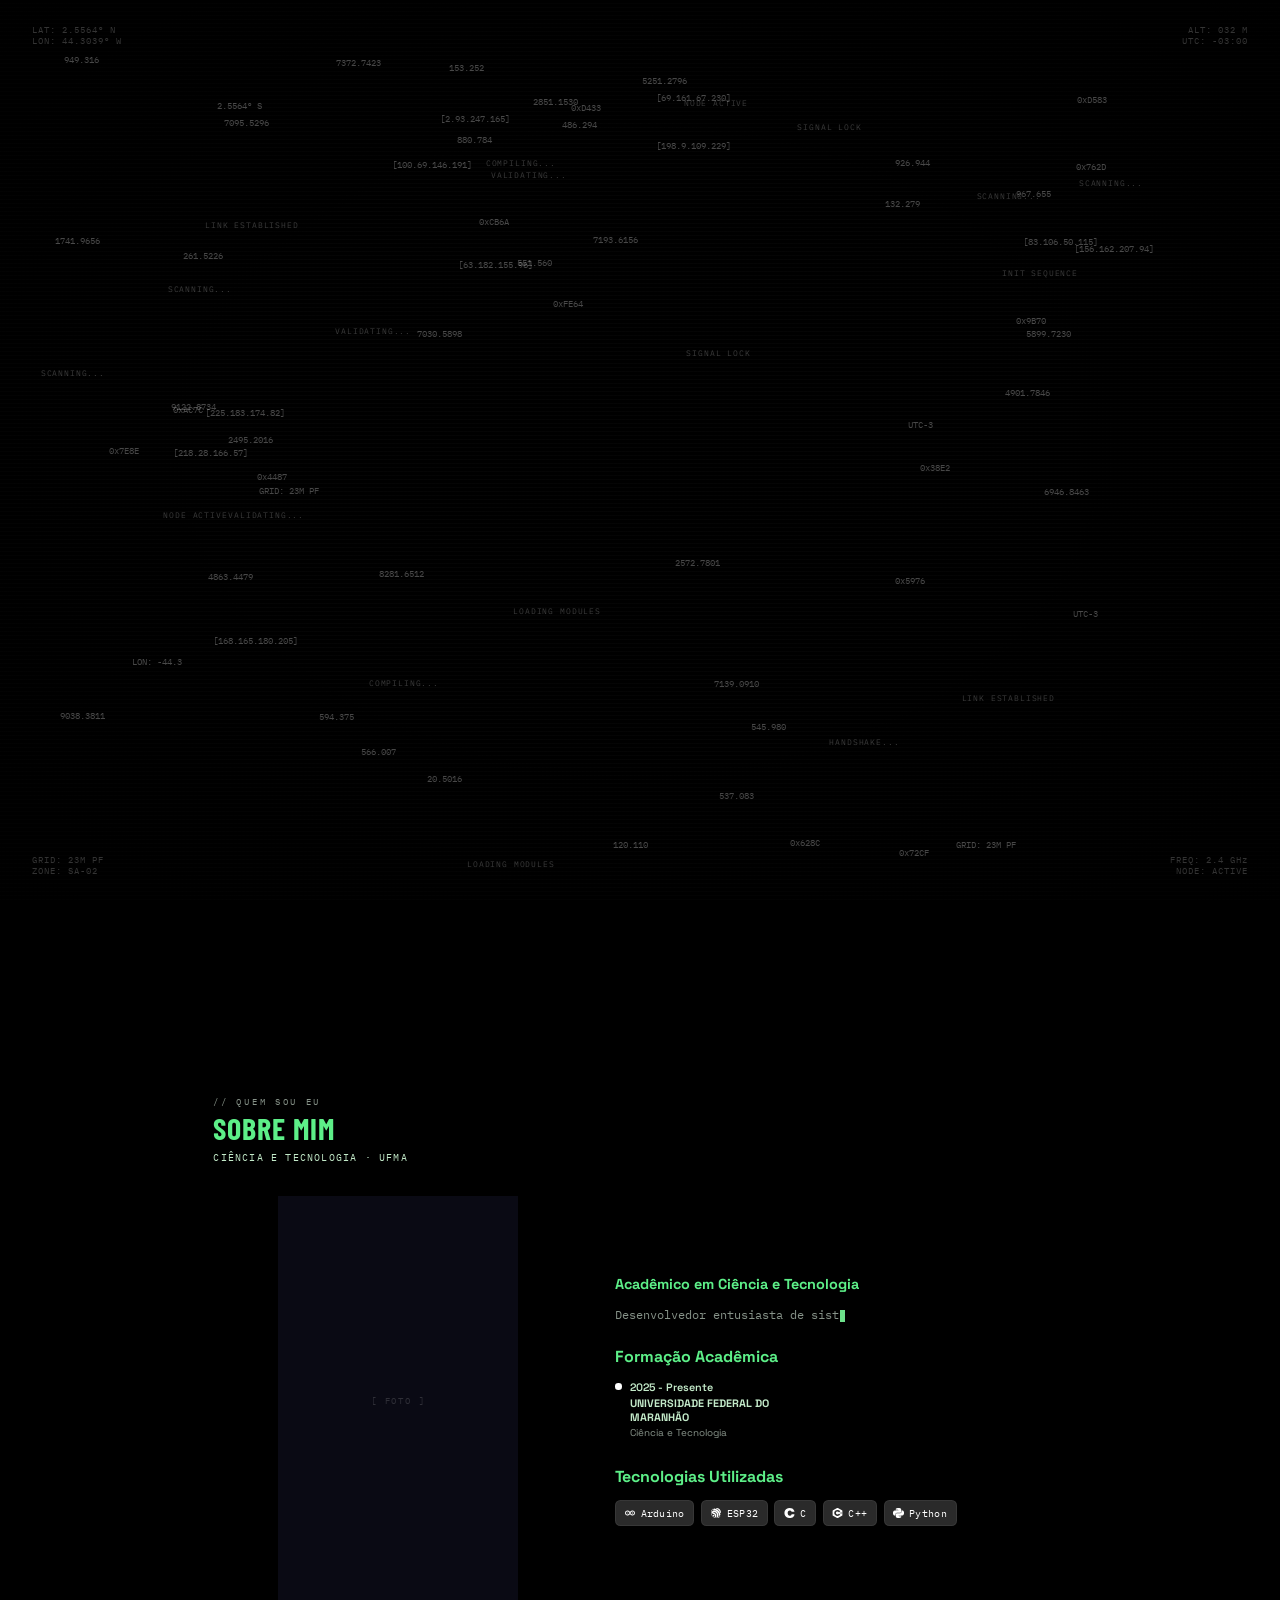
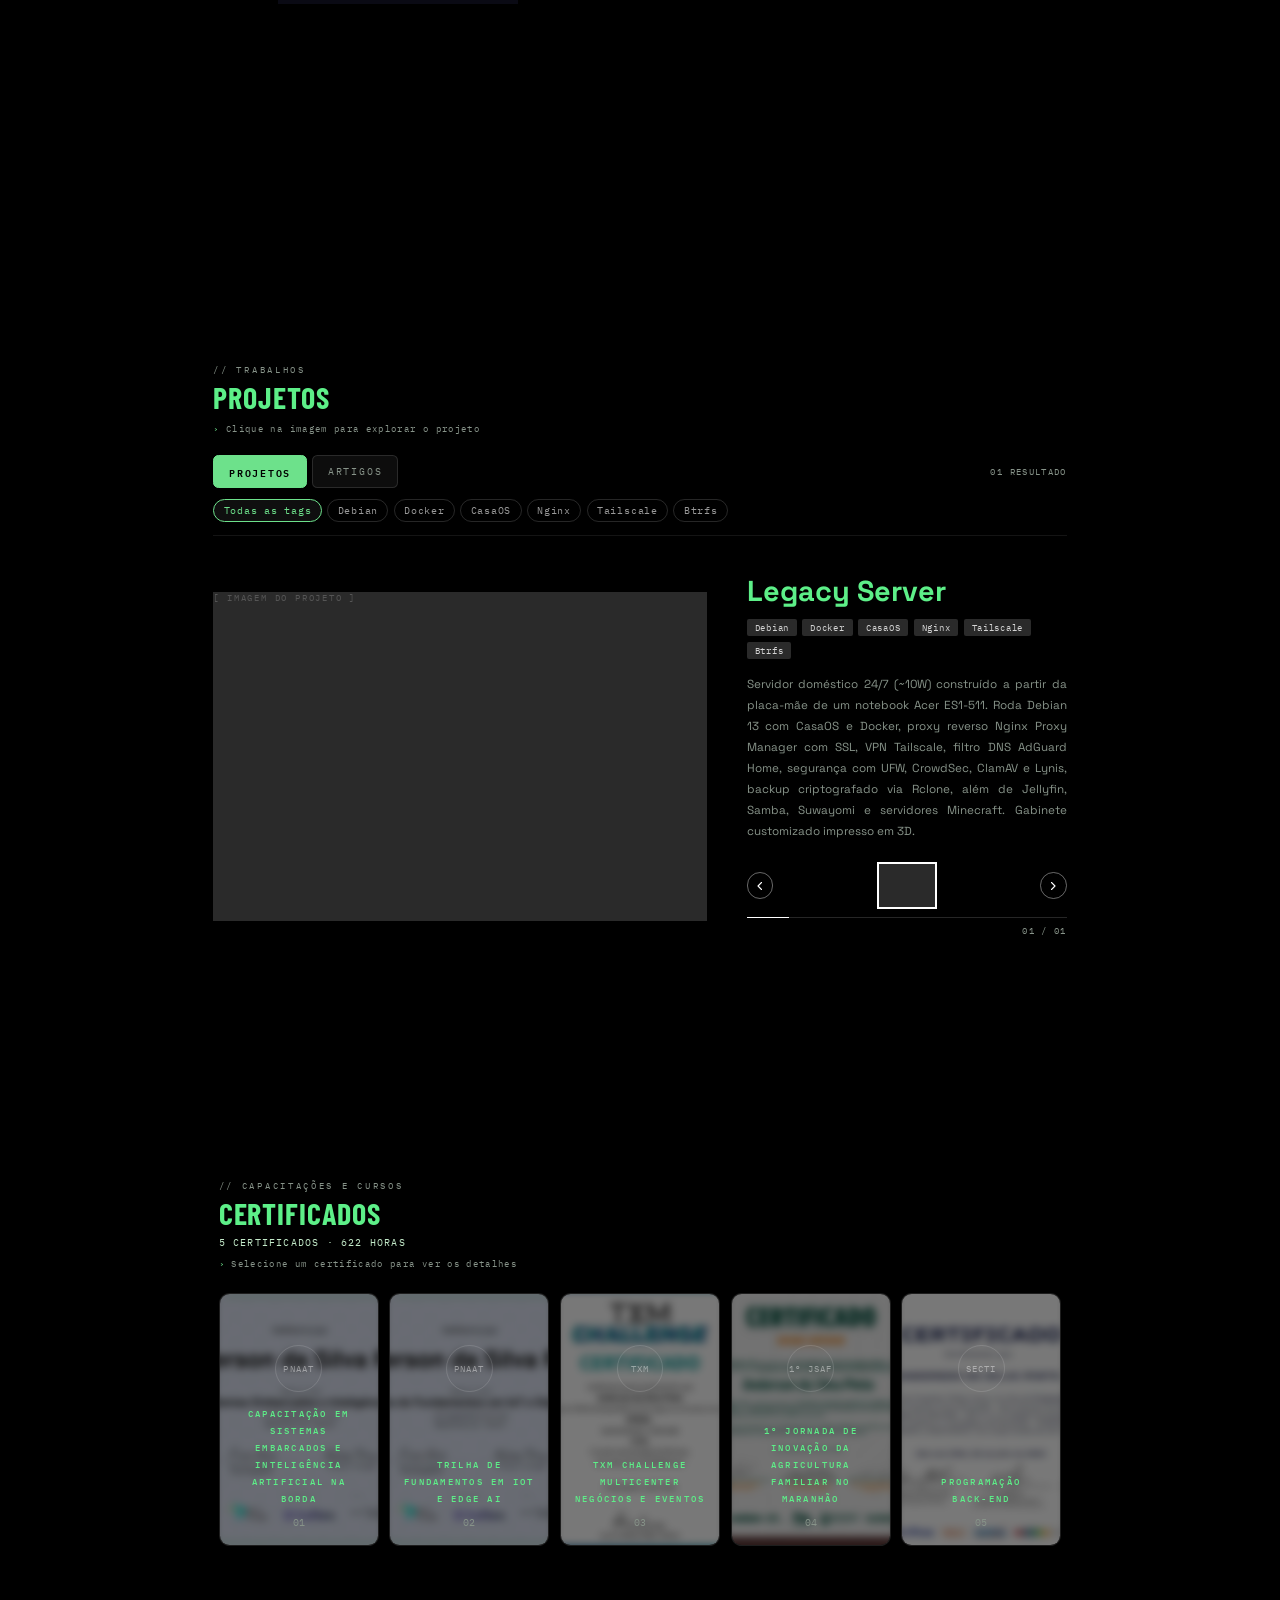
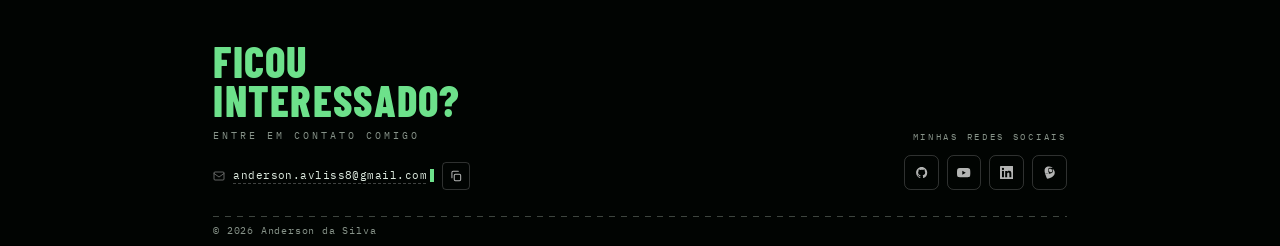
==== commit 7fb5f18e: "Add files via upload" ====
--- a/index.html
+++ b/index.html
@@ -98,13 +98,6 @@
     </svg>
   </a>
 
-  <!-- Botão de currículo em destaque. Desktop: canto direito, com texto.
-       Celular: vira botão só com ícone, ao lado das ações. Arquivo: /resume.pdf (raiz do site). -->
-  <a class="site-header__cv" href="./resume.pdf" download aria-label="Baixar currículo (PDF)" title="Baixar currículo (PDF)">
-    <svg viewBox="0 0 24 24" fill="none" stroke="currentColor" stroke-width="2" stroke-linecap="round" stroke-linejoin="round" aria-hidden="true"><path d="M12 3v12m0 0l-4.5-4.5M12 15l4.5-4.5M4 20h16"/></svg>
-    <span class="site-header__cv-label">Currículo</span>
-  </a>
-
   <!-- SÓ MOBILE (oculto no desktop via CSS): redes + botão do menu -->
   <div class="site-header__actions">
     <a class="site-header__icon" href="https://github.com/Sllvalitz" target="_blank" rel="noopener" aria-label="GitHub"><svg viewBox="0 0 24 24" xmlns="http://www.w3.org/2000/svg"> <path d="M12 2C6.477 2 2 6.484 2 12.017c0 4.425 2.865 8.18 6.839 9.504.5.092.682-.217.682-.483 0-.237-.008-.868-.013-1.703-2.782.605-3.369-1.343 -3.369-1.343-.454-1.158-1.11-1.466-1.11-1.466 -.908-.62.069-.608.069-.608 1.003.07 1.531 1.032 1.531 1.032.892 1.53 2.341 1.088 2.91.832.092 -.647.35-1.088.636-1.338-2.22-.253-4.555-1.113 -4.555-4.951 0-1.093.39-1.988 1.029-2.688 -.103-.253-.446-1.272.098-2.65 0 0 .84-.27 2.75 1.026A9.564 9.564 0 0112 6.844c.85.004 1.705.115 2.504.337 1.909-1.296 2.747-1.027 2.747-1.027.546 1.379.202 2.398.1 2.651.64.7 1.028 1.595 1.028 2.688 0 3.848-2.339 4.695 -4.566 4.943.359.309.678.92.678 1.855 0 1.338-.012 2.419-.012 2.747 0 .268.18.58.688.482 A10.019 10.019 0 0022 12.017C22 6.484 17.522 2 12 2z"/> </svg></a>
@@ -120,6 +113,12 @@
       <li><a href="#certs"><span class="navbar__chev" aria-hidden="true">&#8250;</span>Certificados</a></li>
       <li><a href="#footer"><span class="navbar__chev" aria-hidden="true">&#8250;</span>Contato</a></li>
     </ul>
+    <!-- Download do currículo: último item da navegação, em contorno verde.
+         Fica FORA da lista de âncoras (#...) porque aponta para um arquivo. Arquivo: /resume.pdf (raiz). -->
+    <a class="navbar__cv" href="./resume.pdf" download aria-label="Baixar currículo (PDF)" title="Baixar currículo (PDF)">
+      <svg class="navbar__cv-icon" viewBox="0 0 24 24" fill="none" stroke="currentColor" stroke-width="2" stroke-linecap="round" stroke-linejoin="round" aria-hidden="true" focusable="false"><path d="M12 3v12m0 0l-4.5-4.5M12 15l4.5-4.5M4 20h16"/></svg>
+      <span>Currículo</span>
+    </a>
   </nav>
 </header>
 
@@ -571,8 +570,8 @@
       <!-- Lattes -->
       <a href="https://lattes.cnpq.br/7164324309545441" target="_blank" rel="noopener noreferrer"
          class="site-footer__social-btn" title="Currículo Lattes" aria-label="Currículo Lattes">
-        <svg viewBox="0 0 24 24" xmlns="http://www.w3.org/2000/svg">
-          <path fill-rule="evenodd" d="M12 2a10 10 0 100 20 10 10 0 000-20zm0 1.8a8.2 8.2 0 110 16.4 8.2 8.2 0 010-16.4zM9.2 7h1.8v7.8h4.5v1.7H9.2z"/>
+        <svg viewBox="0 0 24 24" xmlns="http://www.w3.org/2000/svg" aria-hidden="true" focusable="false">
+          <path fill-rule="evenodd" d="M7.4 23C7.4 22.9 7.3 22.9 7.3 22.8C7.3 22.8 7.2 22.6 7.2 22.5C7 22.1 6.4 20.7 6.3 20.5C6.3 20.4 6.2 20.1 6 19.7C5.5 18.3 5.1 17.4 5.1 17.4C5.1 17.3 5 17.1 4.9 16.8C4.8 16.5 4.6 16.2 4.6 16.1C4.5 16 4.4 15.6 4.2 15.2C3.9 14.4 3.8 14.1 3.6 13.7C3.3 13.1 3.4 13 4.2 13.2C4.4 13.3 4.7 13.3 4.8 13.4C4.9 13.4 5.1 13.4 5.2 13.5C5.6 13.6 6.4 13.7 6.8 13.8C8 14 8.7 14 9.9 14C10.6 14 11 14 11.8 13.9C12.6 13.8 14 13.5 14.6 13.2C14.7 13.2 14.8 13.1 14.9 13.1C15.8 12.7 16.9 11.9 17.3 11.3C17.4 11.2 17.5 11.1 17.5 11C18.4 10 18.4 8.7 17.7 6.8C17.4 6.1 17.3 5.9 17.4 5.6C17.4 5.4 17.6 5.4 17.9 5.6C18 5.7 18.8 6.5 19.1 6.8C19.2 6.9 19.3 7.1 19.4 7.1C19.4 7.2 19.5 7.3 19.5 7.3C19.5 7.4 19.6 7.5 19.7 7.6C20.4 8.6 20.9 9.7 21.1 10.7C21.1 10.8 21.1 10.9 21.1 10.9C21.1 11 21.1 12.9 21.1 13C21.1 13.1 21.1 13.2 21 13.4C20.8 14.4 20.3 15.6 19.7 16.6C19.4 16.9 19 17.4 18.8 17.6C18.3 18.2 17.5 18.9 17.1 19.2C17 19.3 16.9 19.4 16.8 19.4C16.8 19.5 16.4 19.7 15.7 20.1C15.7 20.2 15.5 20.3 15.4 20.3C15.4 20.3 15.2 20.4 15.1 20.5C14.7 20.7 14.5 20.8 14.3 20.9C14.1 21 13.9 21.1 13.8 21.2C13.7 21.2 13.4 21.3 13.3 21.4C13.1 21.4 12.9 21.5 12.9 21.5C12.5 21.7 11 22.2 10.6 22.3C10.5 22.4 10.2 22.4 10 22.5C9.6 22.6 9.4 22.6 9.1 22.7C8.9 22.7 8.5 22.8 8.1 22.9C7.7 23 7.4 23 7.4 23ZM10.7 13.9C10.6 13.9 10.4 13.8 10.3 13.8C10.2 13.8 10 13.8 10 13.8C9.9 13.8 9.8 13.7 9.8 13.7C9.5 13.7 8.4 13.5 8.1 13.5C8 13.5 7.9 13.4 7.8 13.4C7.7 13.4 7.5 13.4 7.4 13.4C7.2 13.3 7 13.3 6.9 13.3C6.7 13.3 6.4 13.2 6.2 13.2C5.9 13.1 5.7 13.1 5.6 13.1C5.5 13.1 5.3 13 5.2 13C3.7 12.8 3.6 12.8 3.5 12.6C3.5 12.6 3.4 12.1 3.3 11.7C3.2 11.6 3.2 11.4 3.2 11.3C3.1 11.2 3.1 11 3.1 10.9C3.1 10.8 3 10.6 3 10.5C2.9 9.7 2.9 9.7 2.9 8.2C2.9 6.8 2.9 7 3 6.3C3.4 4.2 4.7 2.4 6.4 1.6C7.1 1.3 7.4 1.2 8.5 1C8.8 1 11 1 11.4 1.1C13.3 1.4 14.4 1.7 16.5 2.6C17.5 3 17.1 3.5 16 3.4C15.7 3.4 15.2 3.3 14.6 3.3C12.9 3.1 11.3 3.4 10.4 4C9.4 4.6 9 6 9.2 7.7C9.3 8.5 9.5 9.3 9.7 10C10 11 10.2 11.5 10.6 12.3C10.8 12.9 10.9 13.2 10.9 13.2C10.9 13.3 10.9 13.3 11 13.4C11.1 13.5 11.1 13.7 11 13.8C11 13.8 11 13.9 10.9 13.9C10.9 13.9 10.8 13.9 10.7 13.9ZM14 11.2C13.9 11.2 13.7 11.1 13.7 11.1C10.2 10.6 8.7 6.1 11.6 5.1C12.5 4.8 13.6 4.9 14.6 5.4C16.6 6.4 17.6 8.6 16.8 10C16.4 10.5 15.9 10.9 15.1 11.1C14.8 11.2 14.3 11.2 14 11.2Z"/>
         </svg>
       </a>
 
--- a/css/global.css
+++ b/css/global.css
@@ -23,6 +23,9 @@
   --nav-link:           var(--text-soft);      /* navbar — repouso */
   --nav-link-hover:     var(--text-heading);   /* navbar — hover/ativo */
   --grid-line:          oklch(0.62 0.06 150 / 0.16);  /* grid CRT do Hero */
+  --accent-green-a12:   oklch(0.82 0.16 150 / 0.12);  /* fundo do botão de currículo */
+  --accent-green-a22:   oklch(0.82 0.16 150 / 0.22);  /* idem, hover/ativo */
+  --accent-green-a45:   oklch(0.82 0.16 150 / 0.45);  /* contorno do botão de currículo */
 
   /* ---- Footer ---- */
   --footer-bg:     oklch(0.1 0.014 160);
@@ -382,58 +385,63 @@
   }
 }
 
-/* ---- BOTÃO DE CURRÍCULO (header) ----
-   Ação principal do header: fundo verde cheio, na mesma altura da logo e
-   espelhando-a no canto direito. No celular (mobile.css) vira um botão só
-   com ícone, ao lado das redes e do menu. Arquivo: /resume.pdf. */
-.site-header__cv {
-  position: absolute;
-  top: calc(42 * var(--u));
-  right: calc(100 * var(--u));
-  height: max(36px, calc(46 * var(--u)));
-  padding: 0 calc(20 * var(--u));
+/* ---- BOTÃO DE CURRÍCULO (último item da navegação) ----
+   Mesma tipografia dos links (mono, caixa alta, 0.22em) e contorno verde,
+   como um botão da própria navbar. Fica dentro da <nav>, fora do <ul> de
+   âncoras. No celular (mobile.css) é o último item do painel. Arquivo: /resume.pdf. */
+.navbar__cv {
+  margin-left: calc(57.6 * var(--u)); /* mesmo respiro entre os itens da navbar */
+  padding: calc(9 * var(--u)) calc(16 * var(--u));
 
   display: inline-flex;
   align-items: center;
-  gap: calc(10 * var(--u));
-
-  background: var(--accent-green);
-  border: 1px solid var(--accent-green);
-  border-radius: calc(4 * var(--u));
-  color: var(--black);
+  gap: calc(9 * var(--u));
+
+  background: var(--accent-green-a12);
+  border: 1px solid var(--accent-green-a45);
+  border-radius: calc(6 * var(--u));
+  color: var(--accent-green);
 
   font-family: var(--mono);
+  font-weight: 400;
   font-size: max(10.1px, calc(11.2 * var(--u)));
-  font-weight: 500;
-  letter-spacing: 0.18em;
+  letter-spacing: 0.22em;
   text-transform: uppercase;
   text-decoration: none;
   white-space: nowrap;
 
   pointer-events: auto;
-  transition: background 0.2s, border-color 0.2s, transform 0.2s;
-}
-
-.site-header__cv:hover {
-  background: var(--text-heading);
-  border-color: var(--text-heading);
-  transform: translateY(-1px);
-}
-
-.site-header__cv:focus-visible {
-  outline: 2px solid var(--white);
+  transition: color 0.25s ease, border-color 0.25s ease, background 0.25s ease;
+}
+
+.navbar__cv:hover,
+.navbar__cv:focus-visible {
+  color: var(--nav-link-hover);
+  border-color: var(--accent-green);
+  background: var(--accent-green-a22);
+}
+
+.navbar__cv:focus-visible {
+  outline: 2px solid var(--nav-link-hover);
   outline-offset: 3px;
 }
 
-.site-header__cv svg {
-  width: max(13px, calc(15 * var(--u)));
-  height: max(13px, calc(15 * var(--u)));
+/* ícone acompanha o tamanho do texto e "cai" um pouco no hover (download) */
+.navbar__cv-icon {
+  width: 1.15em;
+  height: 1.15em;
   flex-shrink: 0;
-}
+  transition: transform 0.25s cubic-bezier(.3, 1.3, .4, 1);
+}
+
+.navbar__cv:hover .navbar__cv-icon,
+.navbar__cv:focus-visible .navbar__cv-icon { transform: translateY(1px); }
 
 @media (prefers-reduced-motion: reduce) {
-  .site-header__cv { transition: none; }
-  .site-header__cv:hover { transform: none; }
+  .navbar__cv,
+  .navbar__cv-icon { transition: none; }
+  .navbar__cv:hover .navbar__cv-icon,
+  .navbar__cv:focus-visible .navbar__cv-icon { transform: none; }
 }
 
 /* ---- SECTION INDICATOR ----
--- a/css/mobile.css
+++ b/css/mobile.css
@@ -105,25 +105,6 @@
     fill: currentColor;
     opacity: 0.85;
   }
-
-  /* Botão de currículo: só ícone, destacado em verde, antes das ações */
-  .site-header__cv {
-    position: relative;
-    top: auto;
-    right: auto;
-    margin-left: auto;
-    width: 40px;
-    height: 40px;
-    padding: 0;
-    justify-content: center;
-    border-radius: 10px;
-    -webkit-tap-highlight-color: transparent;
-  }
-
-  .site-header__cv-label { display: none; }
-  .site-header__cv svg { width: 18px; height: 18px; }
-  .site-header__cv:hover { transform: none; }
-  .site-header__cv:active { background: var(--text-heading); }
 
   /* 3 risquinhos → X quando aberto */
   .site-header__menu-btn {
@@ -190,6 +171,20 @@
   }
 
   .navbar__links li a:active { background: var(--white-a06); }
+
+  /* Currículo: último item do painel, em largura total */
+  .navbar__cv {
+    display: flex;
+    justify-content: center;
+    margin: 6px 0 0;
+    padding: 15px 14px;
+    font-size: 12px;
+    letter-spacing: 0.2em;
+    border-radius: 10px;
+    -webkit-tap-highlight-color: transparent;
+  }
+
+  .navbar__cv:active { background: var(--accent-green-a22); }
 
   /* o prompt "›" fica sempre visível (não há hover no toque) */
   .navbar__chev {
@@ -723,7 +718,6 @@
   .site-header { left: max(8px, env(safe-area-inset-left, 0px)); right: max(8px, env(safe-area-inset-right, 0px)); padding-right: 6px; }
   .site-header__actions { gap: 6px; }
   .site-header__icon,
-  .site-header__cv,
   .site-header__menu-btn { width: 38px; height: 38px; }
   .project-modal__tab { font-size: 9.5px; letter-spacing: 0.03em; }
 }
